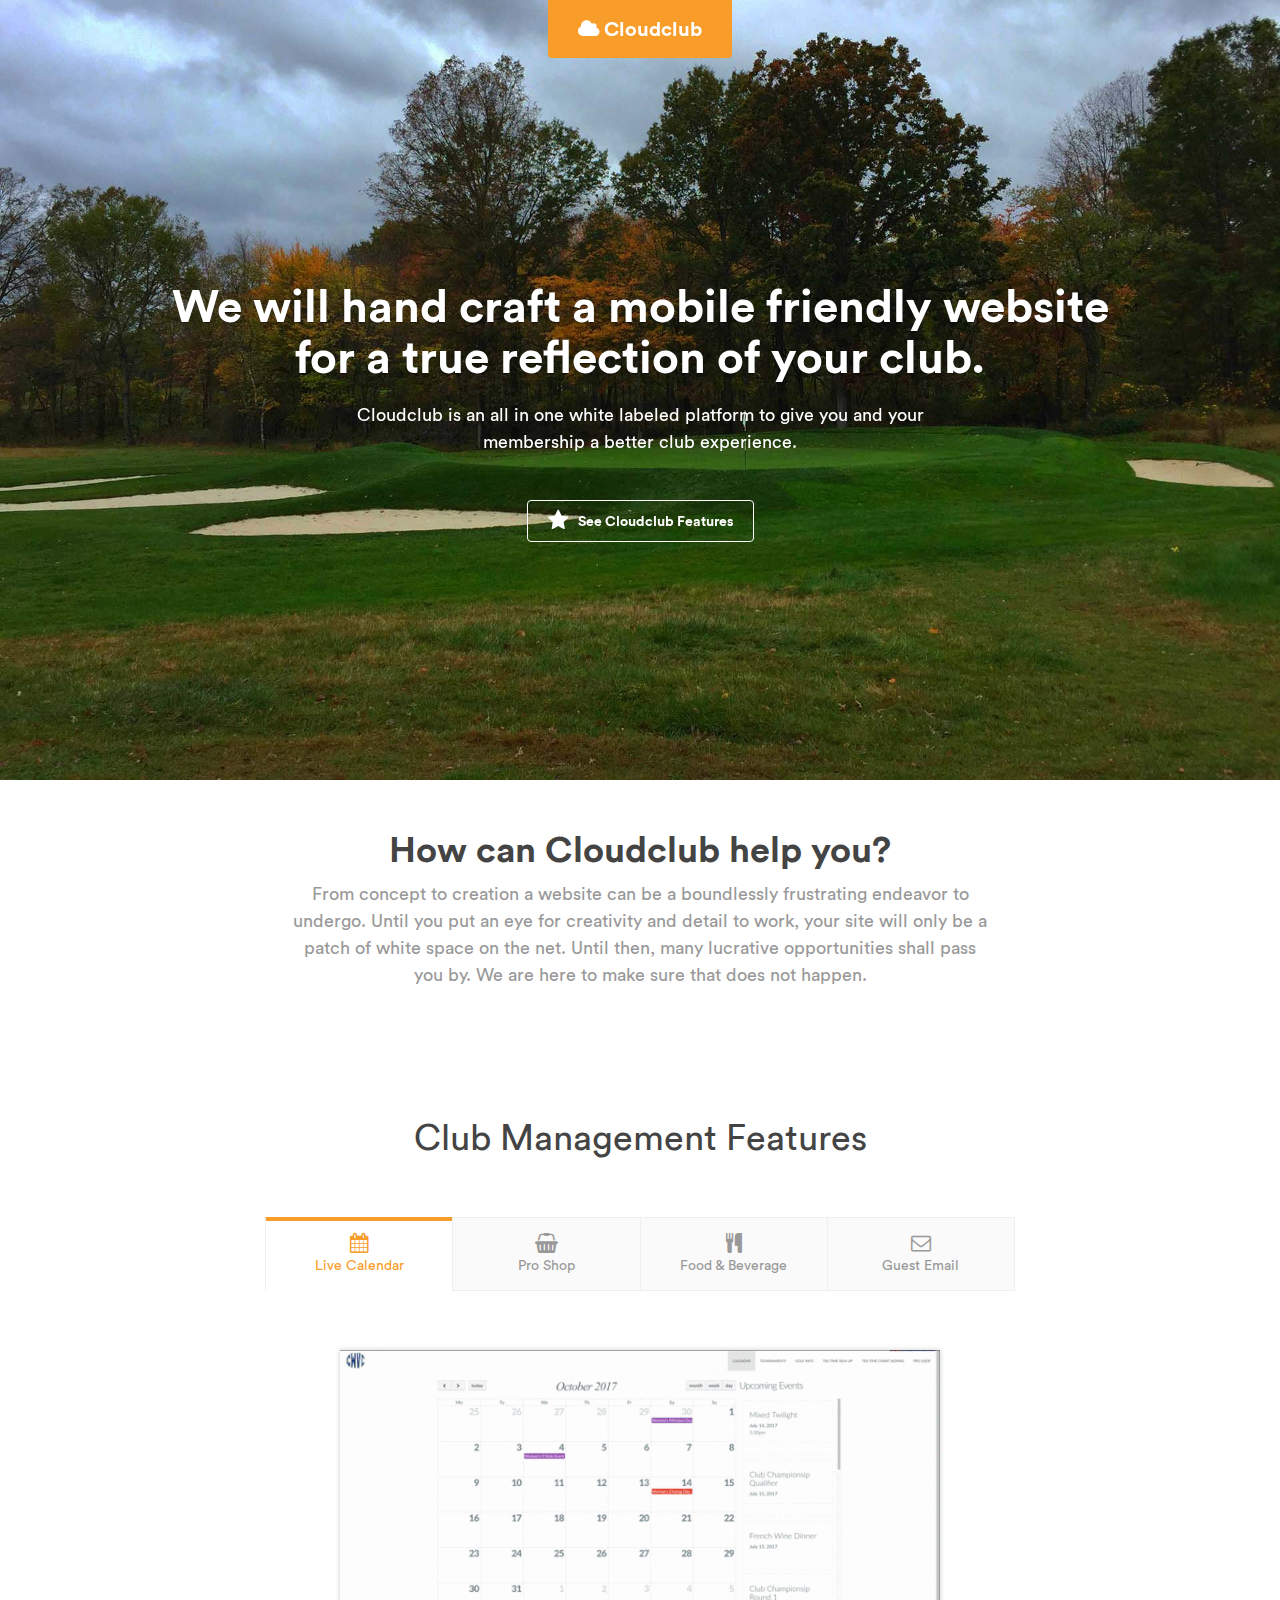
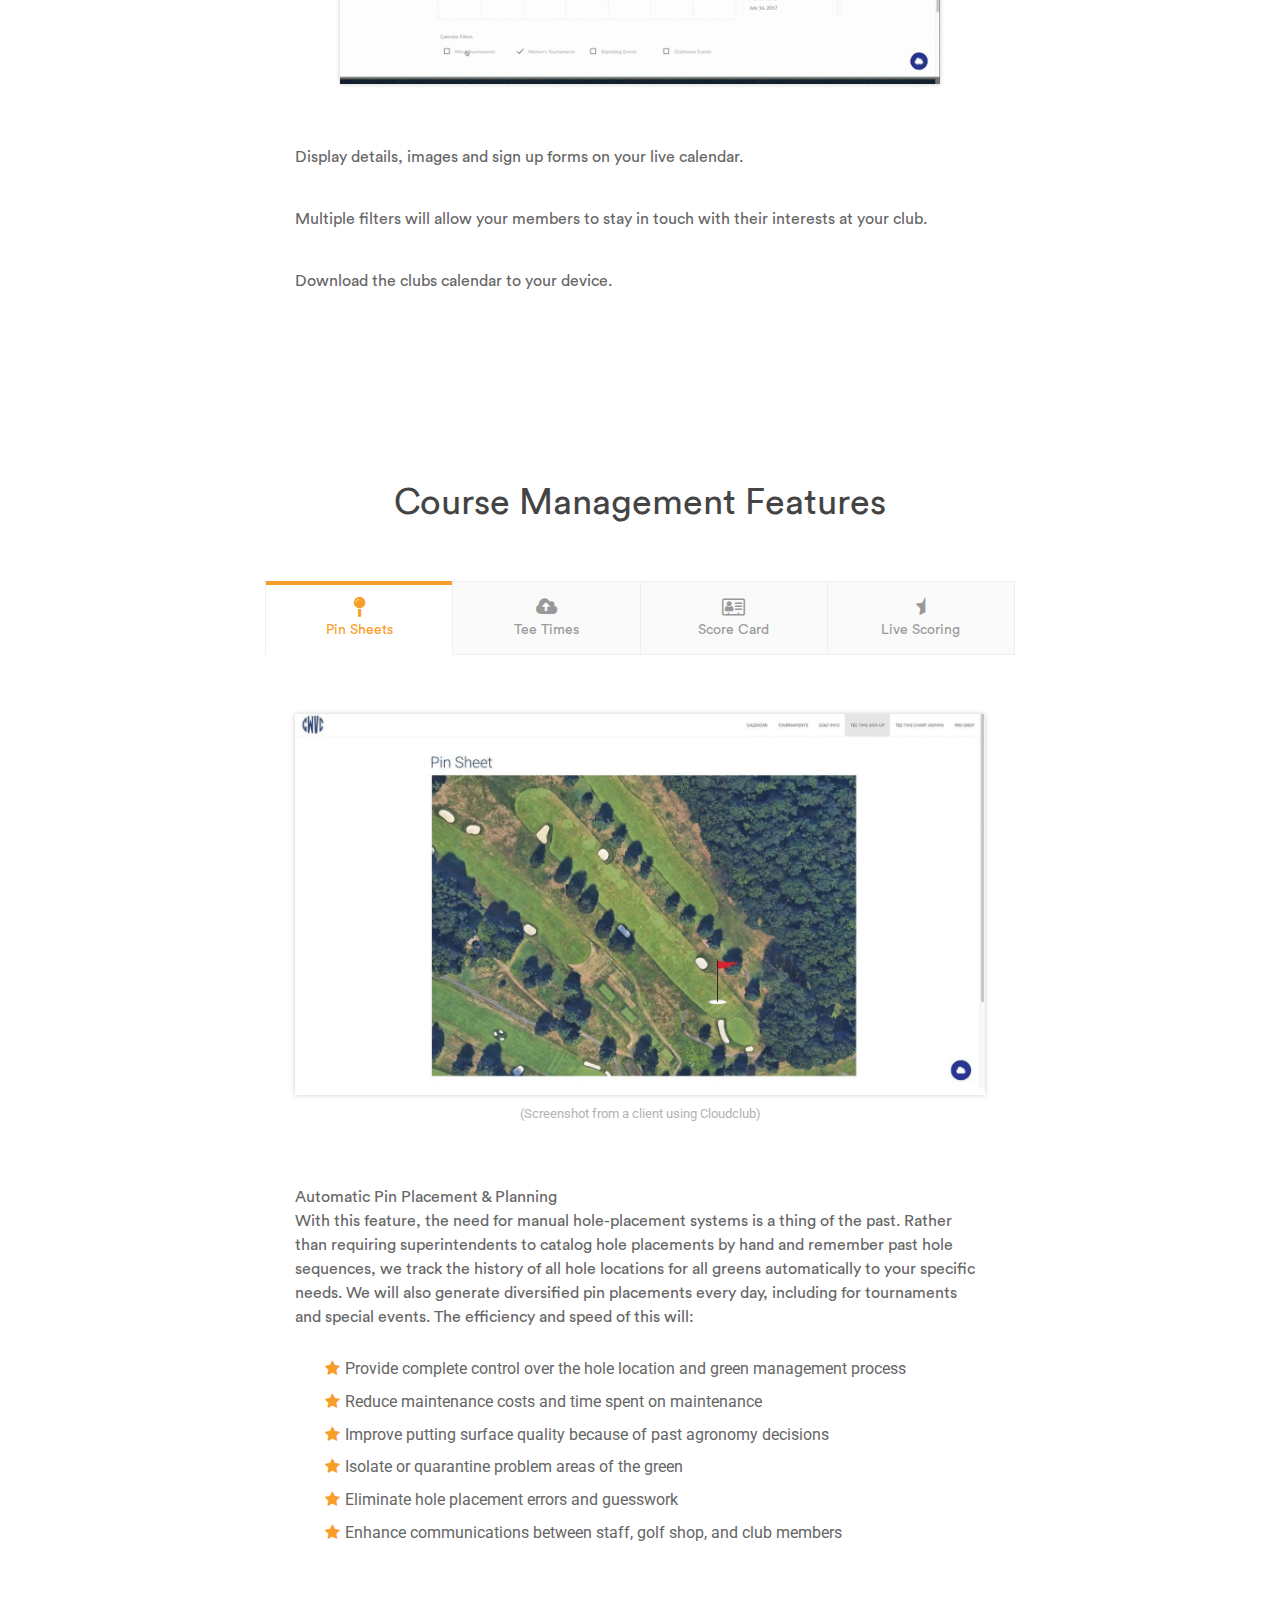
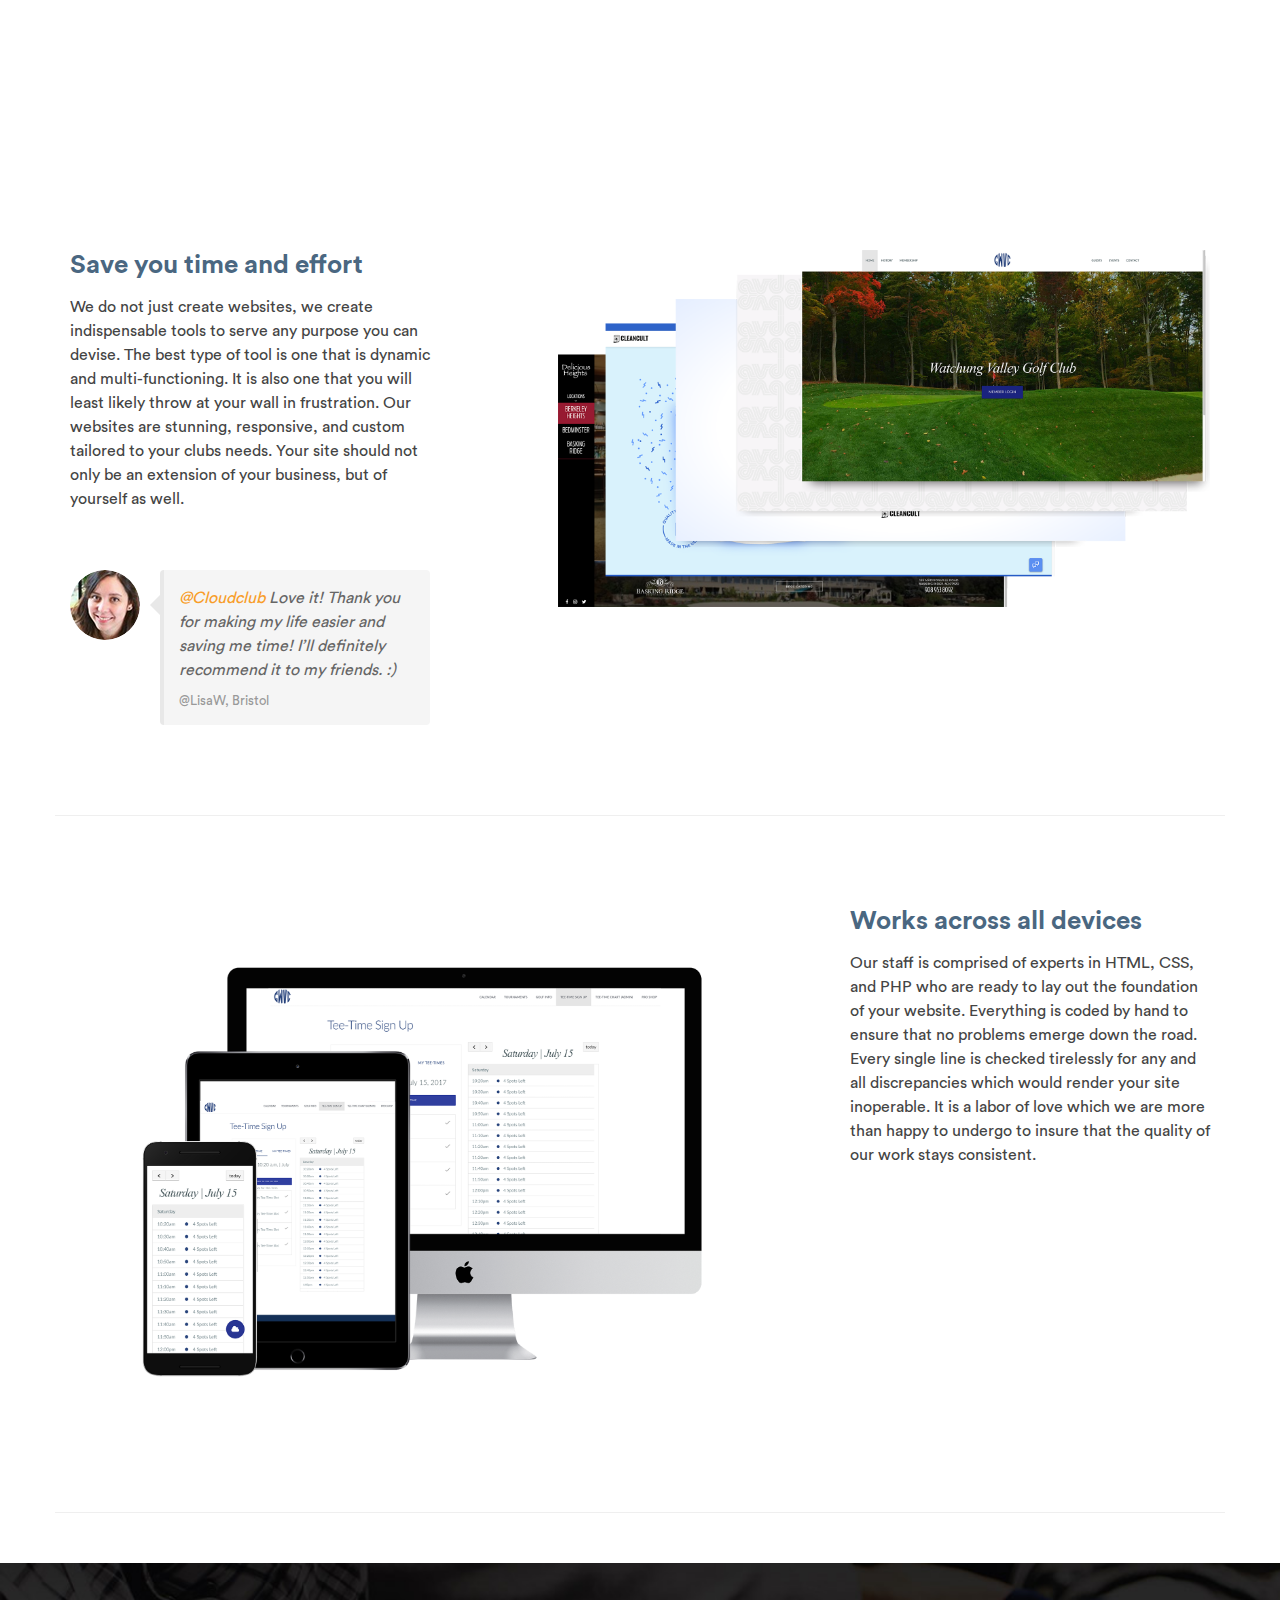
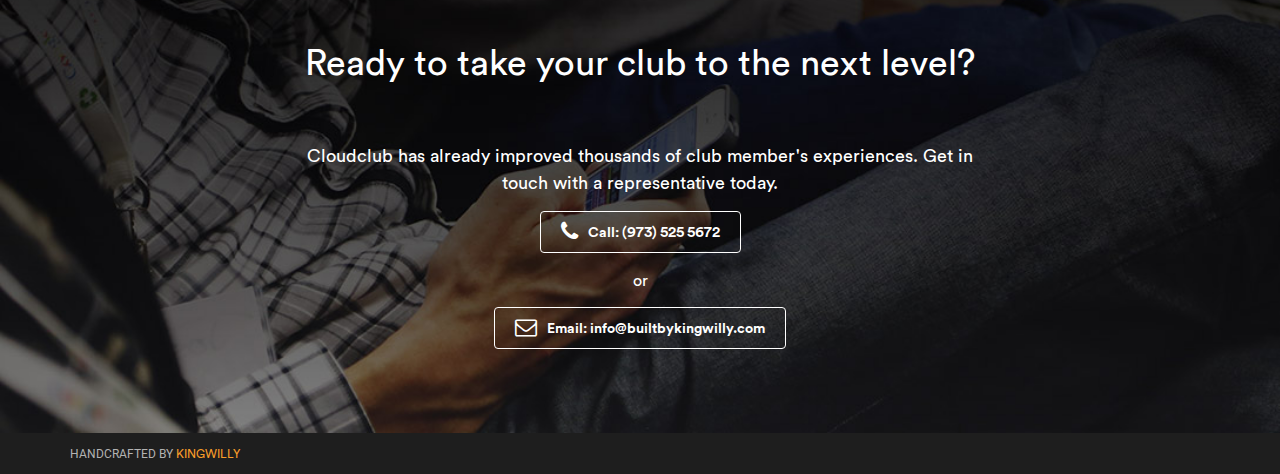
==== index.html @ 45d22aec "Fixed title and active class" ====
<!DOCTYPE html>
<!--[if IE 8]> <html lang="en" class="ie8"> <![endif]-->  
<!--[if IE 9]> <html lang="en" class="ie9"> <![endif]-->  
<!--[if !IE]><!--> <html lang="en"> <!--<![endif]-->  
<head>
    <title>Cloudclub | Club Mangement White Label Software</title>
    <!-- Meta -->
    <meta charset="utf-8">
    <meta http-equiv="X-UA-Compatible" content="IE=edge">
    <meta name="viewport" content="width=device-width, initial-scale=1.0">
    <meta name="description" content="">
    <meta name="author" content="">    
    <link rel="shortcut icon" href="./assets/favicon.png">  
    <link href='http://fonts.googleapis.com/css?family=Roboto:400,400italic,500,500italic,700,700italic,900,900italic,300italic,300' rel='stylesheet' type='text/css'> 
    <link href='http://fonts.googleapis.com/css?family=Roboto+Slab:400,700,300,100' rel='stylesheet' type='text/css'>
    <!-- Global CSS -->
    <link rel="stylesheet" href="assets/plugins/bootstrap/css/bootstrap.min.css">   
    <!-- Plugins CSS -->    
    <link rel="stylesheet" href="assets/plugins/font-awesome/css/font-awesome.css">
    <link rel="stylesheet" href="assets/plugins/flexslider/flexslider.css">

    <!-- HTML5 shim and Respond.js for IE8 support of HTML5 elements and media queries -->
    <!--[if lt IE 9]>
      <script src="https://oss.maxcdn.com/html5shiv/3.7.2/html5shiv.min.js"></script>
      <script src="https://oss.maxcdn.com/respond/1.4.2/respond.min.js"></script>
    <![endif]-->
      <style media="screen">
  /* Headlines */
        @font-face {
        font-family: 'circular';
        src: url("./assets/fonts/Circular_Air-Bold.woff2") format('woff2'), url("./assets/fonts/Circular_Air-Bold.woff2") format('woff');
        font-weight: bold;
        font-style: normal;
        }

        @font-face {
        font-family: 'circular';
        src: url("./assets/fonts/Circular_Air-Book.woff2") format('woff2'), url("./assets/fonts/Circular_Air-Book.woff2") format('woff');
        font-weight: normal;
        font-style: normal;
        }


  </style>
        <!-- Theme CSS -->
        <link id="theme-style" rel="stylesheet" href="assets/css/styles-4.css">
        <link id="theme-style" rel="stylesheet" href="assets/css/custom.css">
</head> 

<body class="home-page">   
    <!-- ******HEADER****** --> 
        <!-- ******HEADER****** -->
        <header class="header">
            <div class="container">       
                <h1 class="logo" styles="float: none; text-align: center;">
                    <a href="index.html"><span class="logo-icon"></span><span class="text"><i class="fa fa-cloud" aria-hidden="true"></i> Cloudclub</span></a>
                </h1><!--//logo-->
                                     
            </div><!--//container-->
        </header><!--//header-->
    
    <div class="bg-slider-wrapper">
        <div class="flexslider bg-slider">
            <ul class="slides">
                <li class="slide slide-1"></li>
                <li class="slide slide-2"></li>
                <li class="slide slide-3"></li>
            </ul>
        </div>
    </div><!--//bg-slider-wrapper-->        
    
    <section class="promo section section-on-bg">
        <div class="container text-center">                
            <h2 class="title">We will hand craft a mobile friendly website <br> for a true reflection of your club.</h2>
            <p class="intro">Cloudclub is an all in one white labeled platform to give you and your membership a better club experience.</p>
            <p><a class="btn btn-ghost" href="#features"><i class="fa fa-star" aria-hidden="true"></i><span class="text">See Cloudclub Features</span> </a></p>   
           
        </div><!--//container-->
    </section><!--//promo-->
    
    <div class="sections-wrapper">   
             <!-- ******Why Section****** -->
        <section id="why" class="section why">
            <div class="container">
                <h2 class="title text-center">How can Cloudclub help you?</h2>
                <p class="intro text-center">From concept to creation a website can be a boundlessly frustrating endeavor to undergo.    Until you put an eye for creativity and detail to work, your site will only be a  patch of white space on the net. Until then, many lucrative opportunities shall pass you by. We are here to make sure that does not happen.</p>
            </div><!--//container-->
        </section><!--//why-->  

           <!-- ******Member Management Features Section****** -->       
            <section class="features-tabbed section">
                <div class="container">
                    <h2 class="title text-center">Club Management Features</h2>
                    <div class="row">
                      <div class=" text-center col-md-8 col-sm-10 col-xs-12 col-md-offset-2 col-sm-offset-1 col-xs-offset-0">
                        <!-- Nav tabs -->
                            <ul class="nav nav-tabs text-center" role="tablist">
                                <li class="active"><a href="#live-calendar" role="tab" data-toggle="tab"><i class="fa fa-calendar" aria-hidden="true"></i><br /><span class="hidden-sm hidden-xs">Live Calendar</span></a></li>
                                <li><a href="#pro-shop" role="tab" data-toggle="tab"><i class="fa fa-shopping-basket" aria-hidden="true"></i><br /><span class="hidden-sm hidden-xs">Pro Shop</span></a></li>
                                <li ><a href="#food-and-beverage" role="tab" data-toggle="tab"><i class="fa fa-cutlery" aria-hidden="true"></i><br /><span class="hidden-sm hidden-xs">Food & Beverage</span></a></li>
                                <li class="last"><a href="#guest-email" role="tab" data-toggle="tab"><i class="fa fa-envelope-o" aria-hidden="true"></i><br /><span class="hidden-sm hidden-xs">Guest Email</span></a></li>
                            </ul><!--//nav-tabs-->
                            <!-- Tab panes -->
                            <div class="tab-content">
                                <div class="tab-pane fade in " id="food-and-beverage">
                                    <h2 class="title visible-xs visible-sm hidden-md hidden-lg">Food & Beverage</h2>                                     
                                    <figure class="figure text-center">
                                        <img class="img-responsive" src="assets/images/features/foodandbeverage.gif" alt="" />
                                        <figcaption class="figure-caption"> </figcaption>
                                    </figure>
                                    <div class="desc text-left">
                                        <p>Feature alcohol and to go food orders on your member portal to drive revenue and help develop your clubs food and beverage reputation. </p>
                                  </div><!--//desc-->
                                </div><!--//tab-pane-->
                                <div class="tab-pane active" id="live-calendar">
                                    <h2 class="title visible-xs visible-sm hidden-md hidden-lg">Live Calendar</h2>                                    
                                    <figure class="figure text-center">
                                        <img class="img-responsive" src="assets/images/features/live_calendar.gif" alt="" />
                                        <figcaption class="figure-caption"> </figcaption>
                                    </figure>
                                    <div class="desc text-left">
                                        <p>Display details, images and sign up forms on your live calendar. </p>
                                        <br>
                                        <p>Multiple filters will allow your members to stay in touch with their interests at your club.</p>
                                        <br>
                                        <p>Download the clubs calendar to your device.</p>
                                    </div><!--//desc-->
                                </div><!--//tab-pane-->
                                <div class="tab-pane" id="pro-shop">
                                 <h2 class="title visible-xs visible-sm hidden-md hidden-lg">Pro Shop</h2>     
                                    <figure class="figure text-center">
                                        <img class="img-responsive" src="assets/images/features/proshop.gif" alt="" />
                                        <figcaption class="figure-caption"> </figcaption>
                                    </figure>
                                    <div class="desc text-left">
                                        <p> Feature from 1 - 1 million pro shop items. Integrate into member billing or use our state of the art credit card processing for members and guests alike.</p>
                                        <ul class="list-unstyled">
                                            <li><i class="fa fa-star"></i>Drive revenue</li>
                                            <li><i class="fa fa-star"></i>Push surplus stock</li>
                                            <li><i class="fa fa-star"></i>Engage members</li>
                                            <li><i class="fa fa-star"></i>Tailor to individual members needs</li>
                                        </ul>
                                    </div><!--//desc-->                                    
                                </div><!--//tab-pane-->
                                <div class="tab-pane" id="guest-email">
                                   <h2 class="title visible-xs visible-sm hidden-md hidden-lg">Guest Email</h2>                                      
                                    <figure class="figure text-center">
                                        <img class="img-responsive" src="assets/images/features/guest.gif" alt="" />
                                        <figcaption class="figure-caption"> </figcaption>
                                    </figure>
                                    <div class="desc text-left">
                                        <p>This allows members to send their guests a personalized email from the club, outline club rules, attire etc</p>
                                    </div><!--//desc-->
                                </div><!--//tab-pane-->
                            </div><!--//tab-content-->
                        </div><!--//col-md-x-->
                    </div><!--//row-->
                </div><!--//container-->
            </section><!--//features-tabbed-->

            <!-- ******Course Mangement Features Section****** -->       
            <section class="features-tabbed section">
                <div class="container" id="features"> 
                    <h2 class="title text-center">Course Management Features</h2>
                    <div class="row">
                      <div class=" text-center col-md-8 col-sm-10 col-xs-12 col-md-offset-2 col-sm-offset-1 col-xs-offset-0">
                        <!-- Nav tabs -->
                            <ul class="nav nav-tabs text-center" role="tablist">
                                <li class="active"><a href="#pin-sheets" role="tab" data-toggle="tab"><i class="fa fa-map-pin" aria-hidden="true"></i><br /><span class="hidden-sm hidden-xs">Pin Sheets</span></a></li>
                                <li c><a href="#tee-time" role="tab" data-toggle="tab"><i class="fa fa-cloud-upload"></i><br /><span class="hidden-sm hidden-xs">Tee Times</span></a></li>
                                <li><a href="#score-card" role="tab" data-toggle="tab"><i class="fa fa-address-card-o" aria-hidden="true"></i><br /><span class="hidden-sm hidden-xs">Score Card</span></a></li>
                                <li class="last"><a href="#live-scoring" role="tab" data-toggle="tab"><i class="fa fa-star-half" aria-hidden="true"></i><br /><span class="hidden-sm hidden-xs">Live Scoring </span></a></li>

                            </ul><!--//nav-tabs-->
                            <!-- Tab panes -->
                            <div class="tab-content">
                                <div class="tab-pane fade in " id="tee-time">
                                   <h2 class="title visible-xs visible-sm hidden-md hidden-lg">Tee Times</h2>                                     
                                    <figure class="figure text-center">
                                        <img class="img-responsive" src="assets/images/features/tee_times.gif" alt="" />
                                        <figcaption class="figure-caption">(Screenshot from a client using Cloudclub)</figcaption>
                                    </figure>
                                    <div class="desc text-left">
                                        <p>Simplify tee time reservations with the most innovative, easy-to-use tee sheet on the market. Integrate the tee sheet with the point of sale, or use it with your existing systems.</p>
                                        <ul class="list-unstyled">
                                            <li><i class="fa fa-star"></i>Easy To Use for both admins and members</li>
                                            <li><i class="fa fa-star"></i>Access from any device</li>
                                            <li><i class="fa fa-star"></i>24/7 online booking</li>
                                            <li><i class="fa fa-star"></i>Tee time confirmation emails</li>
                                            <li><i class="fa fa-star"></i>Automated sunrise and sunset</li>
                                        </ul>
                                    </div><!--//desc-->
                                </div><!--//tab-pane-->
                                <div class="tab-pane" id="score-card">
                                  <h2 class="title visible-xs visible-sm hidden-md hidden-lg">Score Cards</h2>                                   
                                    <figure class="figure text-center">
                                        <img class="img-responsive" src="assets/images/features/scorecard.jpg" alt="" style="max-width: 420px; margin: auto;"/>
                                        <figcaption class="figure-caption">(Screenshot from a client using Cloudclub)</figcaption>
                                    </figure>
                                    <div class="desc text-left">
                                        <p>Your score card will be uploaded to your portal. This will allow your members to keep track of their scores and email your partners their cards. </p>
                                        <ul class="list-unstyled">
                                            <li><i class="fa fa-star"></i>Track your score easily through your phone or smart watch, so you can focus on your game.</li>
                                            <li><i class="fa fa-star"></i>Because golf is better with company. Share your greatest achievements and defeats with a worldwide community of passionate golfers.</li>
                                            <li><i class="fa fa-star"></i>DIGITAL SCORECARDS provides an easy way to track your score on the course. You can later review your rounds, save them or share them with your friends!</li>

                                        </ul>
                                        
                                    </div><!--//desc-->
                                </div><!--//tab-pane-->
                                <div class="tab-pane" id="live-scoring">
                                    <h2 class="title visible-xs visible-sm hidden-md hidden-lg">Live Scoring</h2>     
                                    <figure class="figure text-center">
                                        <img class="img-responsive" src="assets/images/features/livescoring.jpg" alt="" />
                                        <figcaption class="figure-caption">(Screenshot from a client using Cloudclub)</figcaption>
                                    </figure>
                                    <div class="desc text-left">
                                        <p>Use our live scoring feature for tournaments and outings. As score cards are handed in your admin will upload the scores that will translate into a live on screen scoreboard.</p>
                                    </div><!--//desc-->                                    
                                </div><!--//tab-pane-->
                                <div class="tab-pane active" id="pin-sheets">
                                    <h2 class="title visible-xs visible-sm hidden-md hidden-lg">Pin Sheets</h2>                                       
                                    <figure class="figure text-center">
                                        <img class="img-responsive" src="assets/images/features/pinsheet.gif" alt="" />
                                        <figcaption class="figure-caption">(Screenshot from a client using Cloudclub)</figcaption>
                                    </figure>
                                    <div class="desc text-left">
                                        <p>Automatic Pin Placement & Planning <br>
                                        With this feature, the need for manual hole-placement systems is a thing of the past. Rather than requiring superintendents to catalog hole placements by hand and remember past hole sequences, we track the history of all hole locations for all greens automatically to your specific needs. We will also generate diversified pin placements every day, including for tournaments and special events. The efficiency and speed of this will:</p>
                                          <ul class="list-unstyled">
                                            <li><i class="fa fa-star"></i>Provide complete control over the hole location and green management process</li>
                                            <li><i class="fa fa-star"></i>Reduce maintenance costs and time spent on maintenance</li>
                                            <li><i class="fa fa-star"></i>Improve putting surface quality because of past agronomy decisions</li>
                                            <li><i class="fa fa-star"></i>Isolate or quarantine problem areas of the green</li>
                                            <li><i class="fa fa-star"></i>Eliminate hole placement errors and guesswork</li>
                                            <li><i class="fa fa-star"></i>Enhance communications between staff, golf shop, and club members</li>
                                        </ul>
                                    </div><!--//desc-->
                                </div><!--//tab-pane-->
                            </div><!--//tab-content-->
                        </div><!--//col-md-x-->
                    </div><!--//row-->
                </div><!--//container-->
            </section><!--//features-tabbed-->
        


        <!-- ******Why Section****** -->
        <section id="why" class="section why">
            <div class="container">
               <div class="row item">
                    <div class="content col-xs-12 col-md-4">
                        <h3 class="title">Save you time and effort</h3>
                        <div class="desc">
                            <p>We do not just create websites, we create indispensable tools to serve any purpose you can devise.    The best type of tool is one that is dynamic and multi-functioning.    It is also one that you will least likely throw at your wall in frustration. Our websites are stunning, responsive, and custom tailored to your clubs needs.    Your site should not only 
be an extension of your business, but of yourself as well.    </p>
                        </div>
                        <div class="quote">
                            <div class="quote-profile">
                                <img class="img-responsive img-circle" src="assets/images/people/profile-s-1.png" alt="" />
                            </div><!--//profile-->
                            <div class="quote-content">
                                <blockquote><p><a href="https://twitter.com/3rdwave_themes" target="_blank">@Cloudclub</a> Love it! Thank you for making my life easier and saving me time! I’ll definitely recommend it to my friends. :)</p></blockquote>
                                <p class="source">@LisaW, Bristol</p>
                            </div><!--//quote-content-->                                     
                        </div><!--//quote-->                        
                    </div><!--//content-->
                    <figure class="figure col-md-offset-1 col-sm-offset-0 col-xs-offset-0 col-xs-12 col-md-7">
                        <img class="img-responsive" src="assets/images/figures/getting_done.png" alt="" />
                       
                    </figure>
                </div><!--//item-->
                
                <div class="row item">
                    <div class="content col-md-push-8 col-sm-push-0 col-xs-push-0 col-xs-12 col-md-4">
                        <h3 class="title">Works across all devices</h3>
                        <div class="desc">
                            <p>Our staff is comprised of experts in HTML, CSS, and PHP who are ready to lay out the foundation of your website. Everything is coded by hand to ensure that no problems emerge down the road. Every single line is checked tirelessly    for any and all discrepancies which would render your site inoperable.    It is a labor of love which we are 
more than happy to undergo to insure that the quality of our work stays consistent. </p>
                           
                        </div>
                                            
                    </div><!--//content-->
                    <figure class="figure col-md-pull-4 col-sm-pull-0 col-xs-pull-0 col-xs-12 col-md-7">
                        <img class="img-responsive" src="assets/images/figures/any_size.png" alt="" />
                        <div class="control text-center">
                                
                        </div><!--//control-->
                    </figure>
                </div><!--//item-->  

            </div><!--//container-->
        </section><!--//why-->  
         
        <!-- ******CTA Section****** -->
        <section id="cta-section" class="section cta-section text-center home-cta-section">
            <div class="container">
               <h2 class="title">Ready to take your club to the next level?</h2>
               <p class="intro">Cloudclub has already improved thousands of club member's experiences. Get in touch with a representative today.</p>
               <p><a class="btn btn-ghost" href="tel:9735255672"><i class="fa fa-phone"></i><span class="text">Call: (973) 525 5672</span> </a></p>
               <p>or</p>
   
                <p><a class="btn btn-ghost" href="mail:info@builtbykingwilly.com"><i class="fa fa-envelope-o"></i><span class="text">Email: info@builtbykingwilly.com</span> </a></p> <br>
                <br><br>
            </div><!--//container-->
        </section><!--//cta-section-->
        
    </div><!--//section-wrapper-->
    
    <!-- ******FOOTER****** --> 
    <footer class="footer">
        <div class="bottom-bar">
            <div class="container">
                <small class="copyright">HANDCRAFTED BY <a href="http://builtbykingwilly.com" target="_blank">KINGWILLY</a></small>                
            </div><!--//container-->
        </div><!--//bottom-bar-->
    </footer><!--//footer-->
    


 
    <!-- Javascript -->          
    <script type="text/javascript" src="assets/plugins/jquery-1.12.3.min.js"></script>
    <script type="text/javascript" src="assets/plugins/bootstrap/js/bootstrap.min.js"></script> 
    <script type="text/javascript" src="assets/plugins/bootstrap-hover-dropdown.min.js"></script>
    <script type="text/javascript" src="assets/plugins/back-to-top.js"></script>
    <script type="text/javascript" src="assets/plugins/jquery-placeholder/jquery.placeholder.js"></script>
    <script type="text/javascript" src="assets/plugins/FitVids/jquery.fitvids.js"></script>
    <script type="text/javascript" src="assets/plugins/flexslider/jquery.flexslider-min.js"></script>     
    <script type="text/javascript" src="assets/js/main.js"></script>
    
    
            
</body>
</html>
---- assets/css/styles-4.css ----
/*   
 * Template Name: Cloudclub - Responsive Website Template for Products
 * Version: 1.6
 * Author: Xiaoying Riley at 3rd Wave Media
 * Website: http://themes.3rdwavemedia.com/
 * Twitter: @3rdwave_themes
*/
/* ======= Base ======= */
body {
  font-family: 'Roboto', arial, sans-serif;
  color: #444;
  font-size: 16px;
  -webkit-font-smoothing: antialiased;
  -moz-osx-font-smoothing: grayscale;
}
p {
  margin-bottom: 15px;
    font-family: circular,"Helvetica Neue",Arial,sans-serif  !important;
  line-height: 1.5;
}
h1,h2,h3,h4,h5,h6 {
  font-family: circular,"Helvetica Neue",Arial,sans-serif  !important;
}
a {
  color: #F89D29;
  -webkit-transition: all 0.4s ease-in-out;
  -moz-transition: all 0.4s ease-in-out;
  -ms-transition: all 0.4s ease-in-out;
  -o-transition: all 0.4s ease-in-out;
  font-family: circular,"Helvetica Neue",Arial,sans-serif  !important;
}
a:hover {
  text-decoration: underline;
  color: #e68408;
}
a:focus {
  text-decoration: none;
}
.btn,
a.btn {
  -webkit-transition: all 0.4s ease-in-out;
  -moz-transition: all 0.4s ease-in-out;
  -ms-transition: all 0.4s ease-in-out;
  -o-transition: all 0.4s ease-in-out;
  font-weight: bold;
}
.btn .fa,
a.btn .fa {
  color: #fff;
  margin-right: 5px;
}
a.btn-cta,
.btn-cta {
  padding: 8px 30px;
}
a.btn-cta-primary,
.btn-cta-primary {
  background: #F89D29;
  border: 2px solid #F89D29;
  color: #fff;
}
a.btn-cta-primary:hover,
.btn-cta-primary:hover {
  background: #f79210;
  border: 2px solid #f79210;
  color: #fff;
}
a.btn-cta-secondary,
.btn-cta-secondary {
  background: none;
  border: 2px solid #F89D29;
  color: #F89D29;
}
a.btn-cta-secondary:hover,
.btn-cta-secondary:hover {
  background: #F89D29;
  border: 2px solid #F89D29;
  color: #fff;
}
a.btn-ghost,
.btn-ghost {
  background: none;
  border: 1px solid #fff;
  color: #fff !important;
  padding: 8px 20px;
  vertical-align: middle;
}
a.btn-ghost:hover,
.btn-ghost:hover {
  background: #4a6781;
  border: 1px solid #4a6781;
  color: #fff;
}
a.btn-ghost .fa,
.btn-ghost .fa {
  margin-right: 10px;
  font-size: 22px;
}
a.btn-ghost .text,
.btn-ghost .text {
  position: relative;
  top: -2px;
}
.highlight {
  color: #F89D29;
}
.form-control {
  -webkit-box-shadow: none;
  -moz-box-shadow: none;
  box-shadow: none;
  height: 40px;
  border-color: #efefef;
}
.form-control::-webkit-input-placeholder {
  /* WebKit browsers */
  color: #a6a6a6;
}
.form-control:-moz-placeholder {
  /* Mozilla Firefox 4 to 18 */
  color: #a6a6a6;
}
.form-control::-moz-placeholder {
  /* Mozilla Firefox 19+ */
  color: #a6a6a6;
}
.form-control:-ms-input-placeholder {
  /* Internet Explorer 10+ */
  color: #a6a6a6;
}
.form-control:focus {
  border-color: #e2e2e2;
  -webkit-box-shadow: none;
  -moz-box-shadow: none;
  box-shadow: none;
}
.text-highlight {
  color: #844c04;
}
input[type="text"],
input[type="email"],
input[type="password"],
input[type="submit"],
input[type="button"],
textarea,
select {
  appearance: none;
  /* for mobile safari */
  -webkit-appearance: none;
}
#topcontrol {
  background: #5d80a1;
  color: #fff;
  text-align: center;
  display: inline-block;
  width: 35px;
  height: 35px;
  border: none;
  -webkit-border-radius: 50%;
  -moz-border-radius: 50%;
  -ms-border-radius: 50%;
  -o-border-radius: 50%;
  border-radius: 50%;
  -moz-background-clip: padding;
  -webkit-background-clip: padding-box;
  background-clip: padding-box;
  -webkit-transition: all 0.4s ease-in-out;
  -moz-transition: all 0.4s ease-in-out;
  -ms-transition: all 0.4s ease-in-out;
  -o-transition: all 0.4s ease-in-out;
  z-index: 30;
}
#topcontrol:hover {
  background: #384d60;
}
#topcontrol .fa {
  position: relative;
  top: 3px;
  font-size: 25px;
}
.video-container iframe {
  max-width: 100%;
}
/* ======= Header ======= */
.header {
  color: #fff;
  width: 100%;
  position: relative;
  z-index: 40;
  height: 80px;
}
.header.scrolled {
  height: 80px;
  top: 0;
}
.header.scrolled .main-nav .nav .nav-item a {
  color: #666;
  -webkit-opacity: 1;
  -moz-opacity: 1;
  opacity: 1;
}
.header.scrolled .main-nav .nav .nav-item.nav-item-cta a.btn-cta-secondary {
  background: #F89D29;
  border-color: #F89D29;
}
.header.scrolled .main-nav .nav .dropdown-menu a {
  color: #fff;
}
.header h1.logo {
  font-family: "Roboto Slab", arial, sans-serif;
  margin-top: 0;
  margin-bottom: 0;
  font-weight: bold;
  font-size: 15px;
  float: left;
}
.header h1.logo a {
  color: #fff;
  padding: 15px 30px;
  display: inline-block;
  text-align: center;
  line-height: 1.4;
  max-width: 185px;
  background: #F89D29;
  -webkit-border-top-right-radius: 0;
  -webkit-border-bottom-right-radius: 4px;
  -webkit-border-bottom-left-radius: 4px;
  -webkit-border-top-left-radius: 0;
  -moz-border-radius-topright: 0;
  -moz-border-radius-bottomright: 4px;
  -moz-border-radius-bottomleft: 4px;
  -moz-border-radius-topleft: 0;
  border-top-right-radius: 0;
  border-bottom-right-radius: 4px;
  border-bottom-left-radius: 4px;
  border-top-left-radius: 0;
  -moz-background-clip: padding;
  -webkit-background-clip: padding-box;
  background-clip: padding-box;
  -webkit-transition: color 0.4s ease-in-out;
  -moz-transition: color 0.4s ease-in-out;
  -ms-transition: color 0.4s ease-in-out;
  -o-transition: color 0.4s ease-in-out;
  position: relative;
  font-size: 20px;
}
.header h1.logo a:hover {
  text-decoration: none;
}
.header h1.logo .logo-title {
  vertical-align: middle;
  line-height: 1.6;
}
.header .main-nav {
  margin-top: 15px;
}
.header .main-nav .navbar-toggle {
  margin-right: 0;
  margin-top: 0;
  background: none;
  position: absolute;
  right: 10px;
  top: 10px;
}
.header .main-nav .navbar-toggle:focus {
  outline: none;
}
.header .main-nav .navbar-toggle .icon-bar {
  background-color: rgba(255, 255, 255, 0.6);
  height: 3px;
}
.header .main-nav .navbar-toggle:hover .icon-bar {
  background-color: #fff;
}
.header .main-nav .nav .nav-item {
  font-weight: normal;
  text-transform: uppercase;
  font-size: 13px;
  margin-right: 15px;
}
.header .main-nav .nav .nav-item.active a {
  color: #F89D29;
  background: none;
  font-weight: bold;
}
.header .main-nav .nav .nav-item.nav-item-cta a.btn-cta-secondary {
  border: 1px solid #fff;
  color: #fff;
  padding: 8px 10px;
  margin-top: 5px;
  font-size: 13px;
}
.header .main-nav .nav .nav-item.nav-item-cta a.btn-cta-secondary:hover {
  border: 1px solid #F89D29;
  background: #F89D29;
}
.header .main-nav .nav .nav-item a {
  color: #fff;
}
.header .main-nav .nav .nav-item a:hover {
  color: #F89D29;
  background: none;
}
.header .main-nav .nav .nav-item a:focus {
  outline: none;
  background: none;
}
.header .main-nav .nav .nav-item a:active {
  outline: none;
  background: none;
}
.header .main-nav .nav .nav-item.active {
  color: #F89D29;
}
.header .main-nav .nav .nav-item.last {
  margin-right: 0;
}
.header .main-nav .nav.active {
  position: relative;
}
.header .main-nav .nav.active > a {
  background: #e68408;
  color: #fff;
  color: rgba(255, 255, 255, 0.8);
}
.header .main-nav .nav.active > a:before {
  content: "\f0d8";
  position: absolute;
  bottom: -8px;
  left: 0;
  text-align: center;
  font-family: FontAwesome;
  display: block;
  font-size: 12px;
  width: 100%;
}
.header .main-nav .nav.active > a.dropdown-toggle:before {
  display: none;
}
.header .main-nav .nav.open a {
  background: none;
}
.header .main-nav .nav .dropdown-menu {
  -webkit-border-radius: 4px;
  -moz-border-radius: 4px;
  -ms-border-radius: 4px;
  -o-border-radius: 4px;
  border-radius: 4px;
  -moz-background-clip: padding;
  -webkit-background-clip: padding-box;
  background-clip: padding-box;
  margin: 0;
  border: none;
  text-transform: none;
  min-width: 180px;
  background: #253340;
}
.header .main-nav .nav .dropdown-menu:before {
  content: "";
  display: block;
  width: 0;
  height: 0;
  border-left: 10px solid transparent;
  border-right: 10px solid transparent;
  border-bottom: 10px solid #253340;
  position: absolute;
  right: 30px;
  top: -10px;
}
.header .main-nav .nav .dropdown-menu a {
  border-bottom: 1px solid #212e3a;
  padding: 8px 20px;
  color: #fff;
  -webkit-opacity: 1;
  -moz-opacity: 1;
  opacity: 1;
}
.header .main-nav .nav .dropdown-menu a:hover {
  background: #2e4050;
  color: #fff;
}
/* Override bootstrap default */
.nav .open > a,
.nav .open > a:hover,
.nav .open > a:focus {
  background: none;
}
/* ======= Headline Background & Slideshow ======= */
.bg-slider-wrapper {
  content: "";
  position: absolute;
  width: 100%;
  top: 0;
  left: 0;
  height: 780px;
  background: #373737;
}
.bg-slider-wrapper .flexslider {
  margin: 0;
  -webkit-box-shadow: none;
  -moz-box-shadow: none;
  box-shadow: none;
  border: none;
  -webkit-border-radius: 0;
  -moz-border-radius: 0;
  -ms-border-radius: 0;
  -o-border-radius: 0;
  border-radius: 0;
  -moz-background-clip: padding;
  -webkit-background-clip: padding-box;
  background-clip: padding-box;
}
.bg-slider-wrapper .flexslider .slide {
  display: block;
  height: 780px;
}

.bg-slider-wrapper .flexslider .slide.slide-1 {
  background: #253340 url('../images/background/golf-bg-1.jpg') no-repeat 50% bottom;
  -webkit-background-size: cover;
  -moz-background-size: cover;
  -o-background-size: cover;
  background-size: cover;
}
.bg-slider-wrapper .flexslider .slide.slide-2 {
  background: #253340 url('../images/background/golf-bg-2.jpg') no-repeat 50% bottom;
  -webkit-background-size: cover;
  -moz-background-size: cover;
  -o-background-size: cover;
  background-size: cover;
}
.bg-slider-wrapper .flexslider .slide.slide-3 {
  background: #253340 url('../images/background/golf-bg-3.jpg') no-repeat 50% bottom;
  -webkit-background-size: cover;
  -moz-background-size: cover;
  -o-background-size: cover;
  background-size: cover;
}
.bg-slider-wrapper .flexslider .flex-control-nav {
  z-index: 30;
  bottom: 30px;
  position: relative;
}
.bg-slider-wrapper .flexslider .flex-control-nav li a {
  background: #999;
}
.bg-slider-wrapper .flexslider .flex-control-nav li a.flex-active {
  background: #bfbfbf;
}
.headline-bg {
  position: absolute;
  width: 100%;
  top: 0;
  left: 0;
  height: 500px;
  background: #253340 url('../images/background/bg-header-small-1.jpg') no-repeat 50% top;
  -webkit-background-size: cover;
  -moz-background-size: cover;
  -o-background-size: cover;
  background-size: cover;
}
.headline-bg.pricing-headline-bg {
  background-image: url('../images/background/bg-header-small-2.jpg');
}
.headline-bg.contact-headline-bg {
  background-image: url('../images/background/bg-header-small-3.jpg');
}
.headline-bg.about-headline-bg {
  background-image: url('../images/background/bg-header-small-4.jpg');
}
/* ======= Promo ======= */
.promo {
  padding-top: 120px;
  position: relative;
  color: #fff;
  margin-bottom: 80px;
  height: 620px;
  z-index: 10;
}
.promo .title {
  font-size: 46px;
  margin-bottom: 20px;
  margin-top: 0;
  font-weight: 700;
  text-shadow: 0 1px 1px rgba(0, 0, 0, 0.5);
}
.promo.section .intro {
  max-width: 600px;
  margin: 0 auto;
  margin-bottom: 30px;
}
.promo .btn-cta {
  font-size: 18px;
}
.promo .btn-link {
  color: #fff;
  font-weight: bold;
  text-transform: uppercase;
  font-size: 12px;
  -webkit-opacity: 0.7;
  -moz-opacity: 0.7;
  opacity: 0.7;
  text-decoration: none;
}
.promo .btn-link:hover {
  -webkit-opacity: 1;
  -moz-opacity: 1;
  opacity: 1;
  text-decoration: none;
}
.promo .btn-link:focus {
  outline: none;
}
.promo .btn-link .fa {
  margin-right: 5px;
  font-size: 18px;
  position: relative;
  top: 2px;
}
/* ======= sections-wrapper ======= */
.sections-wrapper {
  background: #fff;
  z-index: 20;
  position: relative;
}
.section .intro {
  max-width: 700px;
  margin: 0 auto;
  margin-bottom: 60px;
  text-align: center;
  color: #999;
  font-size: 18px;
}
.section-on-bg .title {
  color: #fff;
}
.section-on-bg .intro {
  color: #fff;
  -webkit-opacity: 0.8;
  -moz-opacity: 0.8;
  opacity: 1;
}
/* ======= Why ======= */
.why {
  padding-top: 80px;
  padding-bottom: 80px;
}
.why .title {
  font-size: 36px;
  font-weight: 300;
  font-weight: 800;
  margin-top: 0;
}
.why .intro {
  color: #999;
  margin-bottom: 30px;
  font-size: 18px;
}
.why .item {
  padding: 90px 0;
  border-bottom: 1px solid #efefef;
}
.why .item.last-item {
  border-bottom: none;
}
.why .item .title {
  font-size: 26px;

  color: #4a6781;
  margin-top: 0;
  margin-bottom: 15px;
}
.why .item .desc {
  margin-bottom: 60px;
}
.why .item .desc .fa {
  margin-right: 5px;
}
.why .item .quote {
  position: relative;
}
.why .item .quote .quote-profile {
  position: absolute;
  left: 0;
}
.why .item .quote .quote-content {
  margin-left: 90px;
  background: #f5f5f5;
  border-left: 4px solid #e8e8e8;
  -webkit-border-radius: 4px;
  -moz-border-radius: 4px;
  -ms-border-radius: 4px;
  -o-border-radius: 4px;
  border-radius: 4px;
  -moz-background-clip: padding;
  -webkit-background-clip: padding-box;
  background-clip: padding-box;
  font-size: 14px;
  padding: 15px;
}
.why .item .quote .quote-content:before {
  content: "";
  display: block;
  width: 0;
  height: 0;
  border-top: 10px solid transparent;
  border-bottom: 10px solid transparent;
  border-right: 10px solid #e8e8e8;
  position: absolute;
  left: 80px;
  top: 25px;
}
.why .item .quote blockquote {
  border-left: none;
  font-style: italic;
  color: #666;
  font-size: 16px;
  padding: 0;
  margin-bottom: 10px;
}
.why .item .quote .source {
  color: #999;
  font-size: 13px;
  margin-bottom: 0;
}
.why .item .quote .source a {
  color: #999;
}
.why .item .quote .source a:hover {
  color: #808080;
}
.why .figure {
  position: relative;
  text-align: center;
}
.why .figure .figure-caption {
  color: #b3b3b3;
  font-size: 13px;
  margin-top: 10px;
  text-align: center;
}
.why .figure .figure-caption a {
  color: #b3b3b3;
}
.why .figure .figure-caption a:hover {
  color: #F89D29;
}
.why .figure img {
  margin-left: auto;
  margin-right: auto;
}
.why .control {
  position: absolute;
  top: 120px;
  left: 50%;
  margin-left: -65px;
}
.why .control .play-trigger {
  color: #fff;
  background: rgba(0, 0, 0, 0.3);
  position: relative;
  width: 60px;
  height: 60px;
  border: 4px solid #fff;
  -webkit-border-radius: 50%;
  -moz-border-radius: 50%;
  -ms-border-radius: 50%;
  -o-border-radius: 50%;
  border-radius: 50%;
  -moz-background-clip: padding;
  -webkit-background-clip: padding-box;
  background-clip: padding-box;
  margin: 0 auto;
  text-align: center;
  -webkit-opacity: 0.9;
  -moz-opacity: 0.9;
  opacity: 0.9;
  -webkit-transition: all 0.4s ease-in-out;
  -moz-transition: all 0.4s ease-in-out;
  -ms-transition: all 0.4s ease-in-out;
  -o-transition: all 0.4s ease-in-out;
}
.why .control .play-trigger:active,
.why .control .play-trigger:focus {
  outline: none;
}
.why .control .play-trigger:hover {
  color: #fff;
  -webkit-opacity: 1;
  -moz-opacity: 1;
  opacity: 1;
  background: rgba(0, 0, 0, 0.6);
}
.why .control .play-trigger:hover .fa {
  cursor: pointer;
}
.why .control .play-trigger .fa {
  font-size: 26px;
  position: relative;
  left: 2px;
}
.why .feature-lead .title {
  font-weight: 300;
  font-size: 16px;
  margin-bottom: 15px;
}
/* ======= Testimonials ======= */
.testimonials {
  background: #f5f5f5;
  padding-top: 60px;
  padding-bottom: 120px;
}
.testimonials .carousel-indicators {
  bottom: -60px;
  z-index: auto;
}
.testimonials .carousel-indicators li {
  background: #ccc;
  border: none;
  margin: 1px;
}
.testimonials .carousel-indicators li.active {
  background: #fab45a;
  border: none;
  width: 10px;
  height: 10px;
  margin: 1px;
}
.testimonials .title {
  font-size: 36px;
  font-weight: 300;
  margin-top: 0;
  margin-bottom: 60px;
}
.testimonials .item .profile {
  position: absolute;
  left: 0;
}
.testimonials .item .content {
  padding-left: 210px;
}
.testimonials .item blockquote {
  font-size: 20px;
  font-weight: 300;
  border-left: 0;
  padding: 0;
  position: relative;
}
.testimonials .item blockquote .fa {
  position: absolute;
  color: #f9a842;
  font-size: 22px;
  left: -45px;
}
.testimonials .item .source {
  color: #F89D29;
}
.testimonials .item .source .title {
  font-size: 16px;
  color: #666;
}
/* ======= Press ======= */
.press {
  padding-top: 80px;
  padding-bottom: 80px;
}
.press .title {
  font-size: 36px;
  font-weight: 300;
  margin-top: 0;
  margin-bottom: 60px;
}
.press .press-list {
  margin-bottom: 15px;
  text-align: center;
}
.press .press-list.last {
  margin-bottom: 60px;
}
.press .press-list li {
  display: block;
  height: 80px;
}
.press .press-list li img {
  -webkit-opacity: 0.6;
  -moz-opacity: 0.6;
  opacity: 0.6;
}
.press .press-list li:hover img {
  -webkit-opacity: 1;
  -moz-opacity: 1;
  opacity: 1;
}
.press .press-lead .title {
  font-size: 18px;
  margin-bottom: 15px;
}
/* ======= cta-section ======= */
.cta-section {
  background: #253340 url('../images/background/bg-footer-1.jpg') no-repeat left top;
  background-size: cover;
  min-height: 420px;
  color: #fff;
  padding-top: 80px;
  border: none;
}
.cta-section.pricing-cta-section {
  background-image: url('../images/background/bg-footer-2.jpg');
}
.cta-section.contact-cta-section {
  background-image: url('../images/background/bg-footer-3.jpg');
}
.cta-section .title {
  font-size: 36px;
  font-weight: 300;
  margin-top: 0;
  margin-bottom: 60px;
}
.cta-section .btn-cta {
  font-size: 20px;
}
.cta-section .intro {
  margin-bottom: 15px;
  color: #fff;
}
.cta-section .counting {
  color: #F89D29;
  font-weight: bold;
  -webkit-opacity: 1;
  -moz-opacity: 1;
  opacity: 1;
}
/* ======= Features video ======= */
.features-video {
  padding-top: 170px;
  position: relative;
  z-index: 10;
}
.features-video .title {
  font-size: 36px;
  margin-bottom: 60px;
  margin-top: 0;
  color: #fff;
  font-weight: 300;
}
.features-video .video-container {
  max-width: 800px;
  margin: 0 auto;
}
.features-video iframe {
  background: #fff;
  padding: 15px;
  -webkit-border-radius: 4px;
  -moz-border-radius: 4px;
  -ms-border-radius: 4px;
  -o-border-radius: 4px;
  border-radius: 4px;
  -moz-background-clip: padding;
  -webkit-background-clip: padding-box;
  background-clip: padding-box;
  border: 1px solid #efefef;
  -webkit-box-shadow: 0 4px 1px rgba(0, 0, 0, 0.05);
  -moz-box-shadow: 0 4px 1px rgba(0, 0, 0, 0.05);
  box-shadow: 0 4px 1px rgba(0, 0, 0, 0.05);
}
/* ======= Features tabs ======= */
.features-tabbed {
  padding-top: 80px;
  padding-bottom: 80px;
}
.features-tabbed .title {
  font-size: 36px;
  font-weight: 300;
  margin-top: 0;
  margin-bottom: 60px;
}
.features-tabbed .tab-content {
  padding: 60px 30px;
}
.features-tabbed .tab-content .title {
  font-size: 26px;
  color: #fab45a;
  font-weight: bold;
  margin-bottom: 30px;
}
.features-tabbed .tab-content .desc {
  margin-bottom: 30px;
  color: #666;
}
.features-tabbed .tab-content .desc ul {
  padding-left: 30px;
  padding-top: 15px;
  padding-bottom: 15px;
}
.features-tabbed .tab-content .desc ul li {
  margin-bottom: 10px;
}
.features-tabbed .tab-content .desc ul .fa {
  color: #F89D29;
  margin-right: 5px;
}
.features-tabbed .tab-content .desc blockquote {
  font-style: italic;
  color: #808080;
}
.features-tabbed .tab-content .desc .table {
  font-size: 14px;
  padding: 15px 0;
}
.features-tabbed .tab-content .desc .box {
  background: #f5f5f5;
  padding: 30px;
  font-size: 14px;
}
.features-tabbed .tab-content .figure {
  margin-bottom: 60px;
}
.features-tabbed .tab-content .figure img {
  -webkit-box-shadow: 0px 0px 5px 0px rgba(0, 0, 0, 0.2);
  -moz-box-shadow: 0px 0px 5px 0px rgba(0, 0, 0, 0.2);
  box-shadow: 0px 0px 5px 0px rgba(0, 0, 0, 0.2);
  margin: 0 auto;
}
.features-tabbed .tab-content .figure .figure-caption {
  color: #b3b3b3;
  font-size: 13px;
  margin-top: 10px;
  text-align: center;
}
.features-tabbed .tab-content .figure .figure-caption a {
  color: #b3b3b3;
}
.features-tabbed .tab-content .figure .figure-caption a:hover {
  color: #F89D29;
}
.nav-tabs {
  border: none;
  margin: 0 auto;
  display: -webkit-box;
  /* OLD - iOS 6-, Safari 3.1-6 */
  display: -moz-box;
  /* OLD - Firefox 19- (buggy but mostly works) */
  display: -ms-flexbox;
  /* TWEENER - IE 10 */
  display: -webkit-flex;
  /* NEW - Chrome */
  display: flex;
  /* NEW, Spec - Opera 12.1, Firefox 20+ */
  text-align: center;
  position: relative;
}
.nav-tabs:before {
  content: "";
  display: block;
  border-bottom: 1px solid #efefef;
  position: absolute;
  bottom: 0;
}
.nav-tabs > li {
  margin-bottom: -1px;
  position: relative;
  z-index: 1;
  background: #fff;
  border: 1px solid #efefef;
  border-right: none;
  -webkit-box-flex: 1;
  /* OLD - iOS 6-, Safari 3.1-6 */
  -moz-box-flex: 1;
  /* OLD - Firefox 19- */
  width: 20%;
  /* For old syntax, otherwise collapses. */
  -webkit-flex: 1;
  /* Chrome */
  -ms-flex: 1;
  /* IE 10 */
  flex: 1;
}
.nav-tabs > li > a {
  -webkit-border-radius: 0;
  -moz-border-radius: 0;
  -ms-border-radius: 0;
  -o-border-radius: 0;
  border-radius: 0;
  -moz-background-clip: padding;
  -webkit-background-clip: padding-box;
  background-clip: padding-box;
  margin-right: 0px;
  color: #999;
  padding: 15px 30px;
  font-size: 14px;
  background: #fafafa;
  border: none;
}
.nav-tabs > li > a .fa {
  font-size: 20px;
}
.nav-tabs > li > a:hover {
  background: #f5f5f5;
}
.nav-tabs > li.active {
  border-top-color: #F89D29;
  border-bottom-color: #fff;
}
.nav-tabs > li.active > a {
  color: #F89D29;
  background: #fff;
  -webkit-box-shadow: inset 0 3px 0 #F89D29;
  -moz-box-shadow: inset 0 3px 0 #F89D29;
  box-shadow: inset 0 3px 0 #F89D29;
  border: none;
}
.nav-tabs > li.active > a:hover,
.nav-tabs > li.active > a:focus {
  border: none;
}
.nav-tabs > li.active:hover > a {
  border-top: 0;
  border: none;
  color: #F89D29;
}
.nav-tabs > li.last {
  border-right: 1px solid #efefef;
}
/* ======= Steps ======= */
.steps {
  background: #f5f5f5;
  padding-top: 80px;
  padding-bottom: 120px;
}
.steps .title {
  font-size: 36px;
  font-weight: 300;
  margin-top: 0;
  margin-bottom: 60px;
}
.steps .step {
  padding: 30px 60px;
  color: #666;
}
.steps .step .title {
  text-align: center;
  font-size: 16px;
  margin-bottom: 15px;
}
.steps .step .title .number {
  width: 90px;
  height: 90px;
  display: block;
  -webkit-border-radius: 50%;
  -moz-border-radius: 50%;
  -ms-border-radius: 50%;
  -o-border-radius: 50%;
  border-radius: 50%;
  -moz-background-clip: padding;
  -webkit-background-clip: padding-box;
  background-clip: padding-box;
  text-align: center;
  background: #F89D29;
  border: 5px solid #fab45a;
  color: #fff;
  margin: 0 auto;
  padding-top: 25px;
  font-size: 26px;
  font-weight: bold;
  font-family: circular,"Helvetica Neue",Arial,sans-serif  !important;
  margin-bottom: 30px;
}
.steps .step .title .text {
  color: #fab45a;
  font-weight: bold;
  font-size: 16px;
}
.steps .btn-cta-primary {
  margin: 0 auto;
  margin-top: 60px;
  font-size: 20px;
}
/* ======= Pricing ======= */
.pricing {
  padding: 80px 0;
  padding-top: 170px;
  position: relative;
  z-index: 10;
}
.pricing .title {
  font-size: 36px;
  font-weight: 300;
  margin-top: 0;
  margin-bottom: 30px;
  color: #fff;
}
.pricing .intro {
  color: #fff;
  margin-bottom: 80px;
}
.pricing .item {
  padding: 0;
  -webkit-border-radius: 4px;
  -moz-border-radius: 4px;
  -ms-border-radius: 4px;
  -o-border-radius: 4px;
  border-radius: 4px;
  -moz-background-clip: padding;
  -webkit-background-clip: padding-box;
  background-clip: padding-box;
  -webkit-box-shadow: 0 4px 1px rgba(0, 0, 0, 0.05);
  -moz-box-shadow: 0 4px 1px rgba(0, 0, 0, 0.05);
  box-shadow: 0 4px 1px rgba(0, 0, 0, 0.05);
  margin-bottom: 30px;
}
.pricing .item.best-buy {
  top: -15px;
  z-index: 11;
  position: relative;
}
.pricing .item.best-buy .item-inner {
  -webkit-box-shadow: 0px 0px 10px 0px rgba(0, 0, 0, 0.2);
  -moz-box-shadow: 0px 0px 10px 0px rgba(0, 0, 0, 0.2);
  box-shadow: 0px 0px 10px 0px rgba(0, 0, 0, 0.2);
}
.pricing .item.best-buy .item-inner:hover {
  -webkit-box-shadow: 0px 0px 20px 0px rgba(0, 0, 0, 0.25);
  -moz-box-shadow: 0px 0px 20px 0px rgba(0, 0, 0, 0.25);
  box-shadow: 0px 0px 20px 0px rgba(0, 0, 0, 0.25);
}
.pricing .item.best-buy .heading {
  padding-top: 45px;
}
.pricing .item.best-buy .content {
  padding-bottom: 45px;
}
.pricing .item .item-inner {
  background: #fff;
  -webkit-border-radius: 4px;
  -moz-border-radius: 4px;
  -ms-border-radius: 4px;
  -o-border-radius: 4px;
  border-radius: 4px;
  -moz-background-clip: padding;
  -webkit-background-clip: padding-box;
  background-clip: padding-box;
  position: relative;
  border: 1px solid #efefef;
}
.pricing .item .item-inner:hover {
  -webkit-box-shadow: 0px 0px 10px 0px rgba(0, 0, 0, 0.2);
  -moz-box-shadow: 0px 0px 10px 0px rgba(0, 0, 0, 0.2);
  box-shadow: 0px 0px 10px 0px rgba(0, 0, 0, 0.2);
}
.pricing .item .heading {
  margin-top: 0;
  padding: 30px 15px;
  -webkit-border-top-right-radius: 4px;
  -webkit-border-bottom-right-radius: 0;
  -webkit-border-bottom-left-radius: 0;
  -webkit-border-top-left-radius: 4px;
  -moz-border-radius-topright: 4px;
  -moz-border-radius-bottomright: 0;
  -moz-border-radius-bottomleft: 0;
  -moz-border-radius-topleft: 4px;
  border-top-right-radius: 4px;
  border-bottom-right-radius: 0;
  border-bottom-left-radius: 0;
  border-top-left-radius: 4px;
  -moz-background-clip: padding;
  -webkit-background-clip: padding-box;
  background-clip: padding-box;
}
.pricing .item .heading .title {
  margin-bottom: 30px;
  padding-bottom: 30px;
  font-weight: 400;
  font-size: 18px;
  border-bottom: 1px dashed #efefef;
  color: #444;
}
.pricing .item .content {
  padding: 30px 15px;
  padding-top: 0;
  font-size: 14px;
}
.pricing .item .price-figure {
  -webkit-border-radius: 50%;
  -moz-border-radius: 50%;
  -ms-border-radius: 50%;
  -o-border-radius: 50%;
  border-radius: 50%;
  -moz-background-clip: padding;
  -webkit-background-clip: padding-box;
  background-clip: padding-box;
  margin: 0 auto;
}
.pricing .item .price-figure .number {
  font-size: 42px;
  font-weight: bold;
}
.pricing .item .price-figure .unit {
  font-weight: 400;
  color: #b3b3b3;
}
.pricing .item .price-figure .currency {
  top: -12px;
  right: 2px;
  position: relative;
  font-family: circular,"Helvetica Neue",Arial,sans-serif  !important;
  color: #666;
  font-size: 18px;
}
.pricing .item .ribbon {
  position: absolute;
  top: -6px;
  right: -6px;
  width: 110px;
  height: 110px;
  overflow: hidden;
}
.pricing .item .ribbon .text {
  position: relative;
  left: -8px;
  top: 18px;
  width: 158px;
  padding: 10px 10px;
  font-size: 15px;
  font-weight: bold;
  text-align: center;
  text-transform: uppercase;
  color: #fff;
  background-color: #5d80a1;
  -webkit-transform: rotate(45deg) translate3d(0, 0, 0);
  -moz-transform: rotate(45deg) translate3d(0, 0, 0);
  -ms-transform: rotate(45deg) translate3d(0, 0, 0);
  -o-transform: rotate(45deg) translate3d(0, 0, 0);
}
.pricing .item .ribbon .text:before,
.pricing .item .ribbon .text:after {
  content: '';
  position: absolute;
  bottom: -5px;
  border-top: 5px solid #2e4050;
  border-left: 5px solid transparent;
  border-right: 5px solid transparent;
}
.pricing .item .ribbon .text:before {
  left: 0;
}
.pricing .item .ribbon .text:after {
  right: 0;
}
.pricing .item .feature-list {
  margin-bottom: 30px;
}
.pricing .item .feature-list li {
  border-bottom: 1px solid #f4f4f4;
  padding: 10px;
}
.pricing .item .feature-list li .fa {
  margin-right: 5px;
  color: #4a6781;
}
.pricing .item .feature-list li.disabled {
  color: #999;
}
.pricing .item .feature-list li.disabled .fa {
  color: #999;
}
/* ======= Download Apps ======= */
.download-page .headline-bg {
  height: 1200px;
  background: #253340 url('../images/background/bg-mobile-headline.jpg') no-repeat 50% top;
  -webkit-background-size: cover;
  -moz-background-size: cover;
  -o-background-size: cover;
  background-size: cover;
}
.apps-section {
  min-height: 900px;
  padding-top: 160px;
}
.apps-section .title {
  font-size: 36px;
  font-weight: 300;
  margin-top: 0;
  margin-bottom: 15px;
  color: #fff;
}
.apps-section .intro {
  text-align: left;
  margin-bottom: 60px;
}
.apps-section .phone-holder {
  width: 324px;
  height: 651px;
  display: block;
  background: url('../images/mobile/iphone.png') no-repeat left top;
  position: relative;
}
.apps-section .phone-holder .screenshot {
  position: absolute;
  left: 21px;
  top: 75px;
}
.apps-section .content-area .download-list li {
  margin-bottom: 15px;
}
.apps-section .content-area .download-list li .btn {
  width: 220px;
  text-align: left;
}
.apps-section .content-area .info {
  margin-top: 60px;
  margin-bottom: 60px;
  background: rgba(31, 51, 64, 0.8);
  padding: 30px;
  color: #fff;
  -webkit-border-radius: 4px;
  -moz-border-radius: 4px;
  -ms-border-radius: 4px;
  -o-border-radius: 4px;
  border-radius: 4px;
  -moz-background-clip: padding;
  -webkit-background-clip: padding-box;
  background-clip: padding-box;
}
.apps-section .content-area .info .title {
  margin-top: 15px;
  margin-bottom: 30px;
  font-size: 24px;
  font-weight: normal;
}
/* ======= FAQ Section ======= */
.faq {
  background: #f5f5f5;
  padding-top: 80px;
  padding-bottom: 120px;
}
.faq .title {
  font-size: 36px;
  font-weight: 300;
  margin-top: 0;
  margin-bottom: 60px;
}
.faq .panel {
  background: #fff;
  -webkit-box-shadow: 0 4px 1px rgba(0, 0, 0, 0.05);
  -moz-box-shadow: 0 4px 1px rgba(0, 0, 0, 0.05);
  box-shadow: 0 4px 1px rgba(0, 0, 0, 0.05);
}
.faq .panel:hover {
  -webkit-box-shadow: 0 4px 1px rgba(0, 0, 0, 0.1);
  -moz-box-shadow: 0 4px 1px rgba(0, 0, 0, 0.1);
  box-shadow: 0 4px 1px rgba(0, 0, 0, 0.1);
}
.faq .panel .panel-heading {
  padding: 15px 30px;
}
.faq .panel .panel-body {
  padding: 30px;
  padding-top: 0;
  color: #666;
}
.faq .panel .panel-title {
  font-weight: normal;
  color: #666;
}
.faq .panel .panel-title a {
  text-decoration: none;
}
.faq .panel .panel-title .active {
  color: #F89D29;
}
.faq .panel .panel-title .panel-toggle .fa {
  margin-right: 10px;
  color: #fab45a;
}
.faq .panel .panel-title:hover .fa {
  color: #F89D29;
}
.faq .contact-lead {
  margin-top: 60px;
}
.faq .contact-lead .title {
  font-weight: 400;
  font-size: 16px;
  margin-bottom: 15px;
  color: #999;
}
/* ======= Contact section ======= */
.contact-section {
  padding: 80px 0;
  padding-top: 90px;
  position: relative;
  z-index: 10;
}
.contact-section .title {
  font-size: 36px;
  font-weight: 300;
  margin-top: 0;
  margin-bottom: 30px;
}
.contact-section .intro {
  margin-bottom: 60px;
}
.contact-section .contact-form {
  margin-left: 15px;
  margin-right: 15px;
}
.contact-section .contact-form .contact-form-inner {
  background: #fff;
  padding: 30px;
  -webkit-border-radius: 4px;
  -moz-border-radius: 4px;
  -ms-border-radius: 4px;
  -o-border-radius: 4px;
  border-radius: 4px;
  -moz-background-clip: padding;
  -webkit-background-clip: padding-box;
  background-clip: padding-box;
  border: 1px solid #efefef;
  -webkit-box-shadow: 0 4px 1px rgba(0, 0, 0, 0.05);
  -moz-box-shadow: 0 4px 1px rgba(0, 0, 0, 0.05);
  box-shadow: 0 4px 1px rgba(0, 0, 0, 0.05);
}
.contact-section .contact-form .error {
  color: #F89D29;
  font-family: circular,"Helvetica Neue",Arial,sans-serif  !important;
  display: block;
  font-size: 14px;
  text-align: left;
  padding-top: 5px;
  padding-left: 5px;
  font-weight: 300;
}
/* ======= Contact-other section ======= */
.contact-other-section .title {
  font-size: 36px;
  font-weight: 300;
  margin-top: 0;
  margin-bottom: 30px;
}
.contact-other-section .other-info li {
  margin-bottom: 15px;
  padding: 15px;
  position: relative;
  color: #666;
  text-align: left;
  padding-left: 90px;
  -webkit-box-shadow: 0 4px 1px rgba(0, 0, 0, 0.05);
  -moz-box-shadow: 0 4px 1px rgba(0, 0, 0, 0.05);
  box-shadow: 0 4px 1px rgba(0, 0, 0, 0.05);
  border: 1px solid #efefef;
  -webkit-border-radius: 4px;
  -moz-border-radius: 4px;
  -ms-border-radius: 4px;
  -o-border-radius: 4px;
  border-radius: 4px;
  -moz-background-clip: padding;
  -webkit-background-clip: padding-box;
  background-clip: padding-box;
}
.contact-other-section .other-info li a {
  color: #666;
}
.contact-other-section .other-info li a:hover {
  color: #F89D29;
}
.contact-other-section .other-info li .fa {
  position: absolute;
  left: 0;
  top: 0;
  background: #F89D29;
  color: #fff;
  width: 60px;
  height: 100%;
  font-size: 20px;
  padding-top: 15px;
  text-align: center;
  -webkit-border-top-right-radius: 0;
  -webkit-border-bottom-right-radius: 0;
  -webkit-border-bottom-left-radius: 4px;
  -webkit-border-top-left-radius: 4px;
  -moz-border-radius-topright: 0;
  -moz-border-radius-bottomright: 0;
  -moz-border-radius-bottomleft: 4px;
  -moz-border-radius-topleft: 4px;
  border-top-right-radius: 0;
  border-bottom-right-radius: 0;
  border-bottom-left-radius: 4px;
  border-top-left-radius: 4px;
  -moz-background-clip: padding;
  -webkit-background-clip: padding-box;
  background-clip: padding-box;
}
.contact-other-section .other-info li .fa.fa-twitter {
  font-size: 22px;
}
.contact-other-section .other-info li .fa.fa-phone {
  font-size: 22px;
}
.contact-other-section .other-info li .fa.fa-map-marker {
  font-size: 22px;
  padding-top: 45px;
}
/* ======= Map section ======= */
.map-section {
  padding-top: 80px;
  padding-bottom: 80px;
}
.map-section .title {
  font-size: 36px;
  font-weight: 300;
  margin-top: 0;
  margin-bottom: 30px;
}
.map-section .gmap-wrapper {
  border: 1px solid #efefef;
  position: relative;
  padding-bottom: 40%;
  height: 0;
  overflow: hidden;
}
.map-section .gmap-wrapper iframe {
  position: absolute;
  top: 0;
  left: 0;
  width: 100% !important;
  height: 100% !important;
}
/* ======= Blog Slideshow ======= */
.blog-slider {
  margin-bottom: 60px;
  margin-top: 80px;
  border: none;
  height: 400px;
  -webkit-border-radius: 0;
  -moz-border-radius: 0;
  -ms-border-radius: 0;
  -o-border-radius: 0;
  border-radius: 0;
  -moz-background-clip: padding;
  -webkit-background-clip: padding-box;
  background-clip: padding-box;
  -webkit-box-shadow: none;
  -moz-box-shadow: none;
  box-shadow: none;
}
.blog-slider .slide {
  display: block;
  height: 400px;
  background-color: #253340;
}
.blog-slider .slide:after {
  content: "";
  display: block;
  position: absolute;
  left: 0;
  top: 0;
  width: 100%;
  height: 100%;
  background: rgba(0, 0, 0, 0.55);
  z-index: 10;
}
.blog-slider .slide.slide-1 {
  background: #253340 url('../images/blog/post-1.jpg') no-repeat 50% top;
  -webkit-background-size: cover;
  -moz-background-size: cover;
  -o-background-size: cover;
  background-size: cover;
}
.blog-slider .slide.slide-2 {
  background: #253340 url('../images/blog/post-2.jpg') no-repeat 50% top;
  -webkit-background-size: cover;
  -moz-background-size: cover;
  -o-background-size: cover;
  background-size: cover;
}
.blog-slider .slide.slide-3 {
  background: #253340 url('../images/blog/post-3.jpg') no-repeat 50% top;
  -webkit-background-size: cover;
  -moz-background-size: cover;
  -o-background-size: cover;
  background-size: cover;
}
.blog-slider .slide.slide-4 {
  background: #253340 url('../images/blog/post-4.jpg') no-repeat 50% top;
  -webkit-background-size: cover;
  -moz-background-size: cover;
  -o-background-size: cover;
  background-size: cover;
}
.blog-slider .flex-control-nav {
  bottom: 15px;
  z-index: 10;
}
.blog-slider .flex-control-nav li a {
  background: #5e5e5e;
  -webkit-opacity: 0.8;
  -moz-opacity: 0.8;
  opacity: 0.8;
}
.blog-slider .flex-control-nav li a.flex-active {
  background: #fff;
}
.blog-slider .flex-direction-nav a {
  text-shadow: none;
  color: #fff;
  position: absolute;
  width: 30px;
  height: 50px;
  display: block;
}
.blog-slider .flex-direction-nav a.flex-prev {
  left: 5%!important;
}
.blog-slider .flex-direction-nav a.flex-prev:before {
  content: "";
  text-indent: -9999px;
  background: url('../images/flexslider/carousel-arrow-prev.png') no-repeat left top;
  display: block;
  width: 30px;
  height: 50px;
}
.blog-slider .flex-direction-nav a.flex-next {
  right: 5%!important;
}
.blog-slider .flex-direction-nav a.flex-next:before {
  content: "";
  text-indent: -9999px;
  background: url('../images/flexslider/carousel-arrow-next.png') no-repeat right top;
  display: block;
  width: 30px;
  height: 50px;
}
.blog-slider:hover .flex-prev {
  left: 5%!important;
}
.blog-slider:hover .flex-next {
  right: 5%!important;
}
.blog-slider .flex-caption {
  padding-top: 90px;
  position: relative;
  z-index: 20;
  text-align: center;
  color: #fff;
}
.blog-slider .flex-caption a {
  color: #fff;
}
.blog-slider .flex-caption .title {
  font-size: 42px;
  text-align: center;
  max-width: 800px;
  margin: 0 auto;
  margin-bottom: 15px;
  margin-top: 0;
}
.blog-slider .flex-caption .title a:hover {
  text-decoration: none;
}
.blog-slider .flex-caption .meta {
  -webkit-opacity: 0.6;
  -moz-opacity: 0.6;
  opacity: 0.6;
  margin-bottom: 30px;
}
.blog-slider .flex-caption a.more-link {
  color: #fff;
}
.blog-slider .flex-caption a.more-link:hover {
  color: #F89D29;
}
/* Blog homepage */
.blog-list .post {
  padding: 0 15px;
  margin-bottom: 30px;
}
.blog-list .post .post-inner {
  padding: 0px;
  position: relative;
  border: 1px solid #efefef;
  -webkit-border-radius: 4px;
  -moz-border-radius: 4px;
  -ms-border-radius: 4px;
  -o-border-radius: 4px;
  border-radius: 4px;
  -moz-background-clip: padding;
  -webkit-background-clip: padding-box;
  background-clip: padding-box;
  -webkit-box-shadow: 0 4px 1px rgba(0, 0, 0, 0.05);
  -moz-box-shadow: 0 4px 1px rgba(0, 0, 0, 0.05);
  box-shadow: 0 4px 1px rgba(0, 0, 0, 0.05);
}
.blog-list .post .post-thumb {
  background: #253340;
  overflow: hidden;
  -webkit-border-top-right-radius: 4px;
  -webkit-border-bottom-right-radius: 0;
  -webkit-border-bottom-left-radius: 0;
  -webkit-border-top-left-radius: 4px;
  -moz-border-radius-topright: 4px;
  -moz-border-radius-bottomright: 0;
  -moz-border-radius-bottomleft: 0;
  -moz-border-radius-topleft: 4px;
  border-top-right-radius: 4px;
  border-bottom-right-radius: 0;
  border-bottom-left-radius: 0;
  border-top-left-radius: 4px;
  -moz-background-clip: padding;
  -webkit-background-clip: padding-box;
  background-clip: padding-box;
}
.blog-list .post .post-thumb img {
  -webkit-opacity: 1;
  -moz-opacity: 1;
  opacity: 1;
  -webkit-transition: all 0.2s ease-in-out;
  -moz-transition: all 0.2s ease-in-out;
  -ms-transition: all 0.2s ease-in-out;
  -o-transition: all 0.2s ease-in-out;
  -webkit-border-top-right-radius: 4px;
  -webkit-border-bottom-right-radius: 0;
  -webkit-border-bottom-left-radius: 0;
  -webkit-border-top-left-radius: 4px;
  -moz-border-radius-topright: 4px;
  -moz-border-radius-bottomright: 0;
  -moz-border-radius-bottomleft: 0;
  -moz-border-radius-topleft: 4px;
  border-top-right-radius: 4px;
  border-bottom-right-radius: 0;
  border-bottom-left-radius: 0;
  border-top-left-radius: 4px;
  -moz-background-clip: padding;
  -webkit-background-clip: padding-box;
  background-clip: padding-box;
  margin: 0 auto;
  text-align: center;
}
.blog-list .post .post-thumb img:hover {
  -webkit-transform: scale(1.1);
  -moz-transform: scale(1.1);
  -ms-transform: scale(1.1);
  -o-transform: scale(1.1);
  -webkit-opacity: 0.6;
  -moz-opacity: 0.6;
  opacity: 0.6;
  -webkit-transition: all 0.4s ease-in-out;
  -moz-transition: all 0.4s ease-in-out;
  -ms-transition: all 0.4s ease-in-out;
  -o-transition: all 0.4s ease-in-out;
}
.blog-list .post .content {
  padding: 30px;
  padding-bottom: 15px;
  color: #666;
}
.blog-list .post .content .post-title {
  margin-top: 0;
  font-size: 18px;
}
.blog-list .post .content .post-title a {
  color: #253340;
}
.blog-list .post .content .post-entry {
  margin-bottom: 15px;
}
.blog-list .post .content .meta {
  font-size: 13px;
  color: #999;
  margin-bottom: 0;
}
.blog-list .post .content .meta ul {
  margin-left: 0;
  border-top: 1px solid #efefef;
  padding-top: 15px;
}
.blog-list .post .content .meta li:first-child {
  padding-left: 0;
}
.blog-list .post .content .meta li .fa {
  margin-right: 5px;
}
.blog-list .post .content .meta li a {
  color: #999;
}
.blog-list .post .content .meta li a:hover {
  color: #F89D29;
}
/* Single blog post */
.blog-entry-wrapper {
  padding-bottom: 80px;
}
.blog-entry-wrapper .blog-entry .blog-entry-heading {
  margin-bottom: 60px;
  position: relative;
  height: 500px;
  background: #253340 url('../images/blog/post-2.jpg') no-repeat 50% top;
  -webkit-background-size: cover;
  -moz-background-size: cover;
  -o-background-size: cover;
  background-size: cover;
  color: #fff;
}
.blog-entry-wrapper .blog-entry .blog-entry-heading:after {
  content: "";
  display: block;
  position: absolute;
  left: 0;
  top: 0;
  width: 100%;
  height: 100%;
  background: rgba(0, 0, 0, 0.5);
  z-index: 10;
}
.blog-entry-wrapper .blog-entry .blog-entry-heading .container {
  position: relative;
  z-index: 11;
  max-width: 700px;
  padding-left: 30px;
  padding-right: 30px;
  padding-top: 120px;
}
.blog-entry-wrapper .blog-entry .blog-entry-heading .title {
  margin-bottom: 30px;
  font-size: 42px;
}
.blog-entry-wrapper .blog-entry .blog-entry-heading .meta {
  font-size: 18px;
  -webkit-opacity: 0.8;
  -moz-opacity: 0.8;
  opacity: 0.8;
}
.blog-entry-wrapper .blog-entry .blog-entry-heading .meta a {
  color: #fff;
}
.blog-entry-wrapper .blog-entry .blog-entry-heading .meta a:hover {
  color: #fff;
}
.blog-entry-wrapper .blog-entry .blog-entry-heading .meta .fa {
  margin-right: 5px;
}
.blog-entry-wrapper .blog-entry .blog-entry-heading .post-nav-top {
  position: absolute;
  z-index: 11;
  width: 100%;
  bottom: 0px;
  background: rgba(0, 0, 0, 0.5);
  padding: 15px 30px;
  margin-bottom: 0;
  font-size: 14px;
}
.blog-entry-wrapper .blog-entry .blog-entry-heading .post-nav-top a {
  color: #fff;
  -webkit-opacity: 0.6;
  -moz-opacity: 0.6;
  opacity: 0.6;
}
.blog-entry-wrapper .blog-entry .blog-entry-heading .post-nav-top a:hover {
  -webkit-opacity: 1;
  -moz-opacity: 1;
  opacity: 1;
}
.blog-entry-wrapper .blog-entry .blog-entry-content {
  font-size: 18px;
  line-height: 1.6;
  color: #666;
}
.blog-entry-wrapper .blog-entry .blog-entry-content h1,
.blog-entry-wrapper .blog-entry .blog-entry-content h2,
.blog-entry-wrapper .blog-entry .blog-entry-content h3,
.blog-entry-wrapper .blog-entry .blog-entry-content h4,
.blog-entry-wrapper .blog-entry .blog-entry-content h5,
.blog-entry-wrapper .blog-entry .blog-entry-content h6 {
  color: #4a6781;
}
.blog-entry-wrapper .blog-entry .blog-entry-content h1.section-heading,
.blog-entry-wrapper .blog-entry .blog-entry-content h2.section-heading,
.blog-entry-wrapper .blog-entry .blog-entry-content h3.section-heading,
.blog-entry-wrapper .blog-entry .blog-entry-content h4.section-heading,
.blog-entry-wrapper .blog-entry .blog-entry-content h5.section-heading,
.blog-entry-wrapper .blog-entry .blog-entry-content h6.section-heading {
  margin-top: 60px;
  margin-bottom: 30px;
}
.blog-entry-wrapper .blog-entry .blog-entry-content p {
  margin-bottom: 30px;
}
.blog-entry-wrapper .blog-entry .blog-entry-content ul,
.blog-entry-wrapper .blog-entry .blog-entry-content ol {
  margin-bottom: 30px;
}
.blog-entry-wrapper .blog-entry .blog-entry-content ul li,
.blog-entry-wrapper .blog-entry .blog-entry-content ol li {
  margin-bottom: 15px;
}
.blog-entry-wrapper .blog-entry .blog-entry-content .figure {
  margin-bottom: 30px;
}
.blog-entry-wrapper .blog-entry .blog-entry-content .figure .figure-caption {
  font-size: 16px;
  color: #999;
  margin-top: 10px;
}
.blog-entry-wrapper .blog-entry .blog-entry-content .figure .figure-caption a {
  color: #999;
}
.blog-entry-wrapper .blog-entry .blog-entry-content .figure .figure-caption a:hover {
  color: #F89D29;
}
.blog-entry-wrapper .blog-entry .blog-entry-content .custom-list-style {
  margin-bottom: 30px;
}
.blog-entry-wrapper .blog-entry .blog-entry-content .custom-list-style li {
  list-style: none;
  margin-bottom: 5px;
}
.blog-entry-wrapper .blog-entry .blog-entry-content .custom-list-style li .fa {
  margin-right: 10px;
  color: #F89D29;
}
.blog-entry-wrapper .blog-entry .post-nav {
  margin-bottom: 60px;
  margin-top: 60px;
}
.blog-entry-wrapper .blog-entry .post-nav .nav-next {
  float: right;
}
.blog-entry-wrapper .blog-entry .post-nav .nav-next .fa {
  margin-left: 5px;
}
.blog-entry-wrapper .blog-entry .post-nav .nav-previous .fa {
  margin-right: 5px;
}
.blog-entry-wrapper .custom-quote {
  border: none;
  padding: 60px 30px;
    font-family: circular,"Helvetica Neue",Arial,sans-serif  !important;
  font-weight: 300;
  font-style: italic;
  font-size: 20px;
}
.blog-entry-wrapper .custom-quote p {
  color: #666;
  line-height: 1.6;
}
.blog-entry-wrapper .custom-quote .fa {
  color: #F89D29;
  margin-right: 10px;
}
.blog-entry-wrapper .custom-quote .source {
  font-family: "Roboto", sans-serif;
  font-style: normal;
  font-weight: normal;
  margin-bottom: 0 !important;
  font-size: 16px;
  text-align: right;
}
.blog-entry-wrapper .custom-quote .source .fa {
  margin-right: 5px;
}
.blog-entry-wrapper .custom-quote .source .name {
  color: #444;
}
.blog-entry-wrapper .custom-quote .source .title {
  font-size: 16px;
  color: #999;
}
.blog-entry-wrapper .box {
  padding: 30px;
  background: #f5f5f5;
}
.blog-page .header-blog {
  position: fixed;
  top: 0;
  -webkit-box-shadow: 0 0 4px rgba(0, 0, 0, 0.5);
  -moz-box-shadow: 0 0 4px rgba(0, 0, 0, 0.5);
  box-shadow: 0 0 4px rgba(0, 0, 0, 0.5);
  background: #fff;
  height: 80px;
}
.blog-page .header-blog .main-nav .nav .nav-item a {
  color: #666;
}
.blog-page .header-blog .main-nav .nav .nav-item a:hover {
  color: #F89D29;
}
.blog-page .header-blog .main-nav .nav .dropdown-menu a {
  color: #fff;
}
.blog-page .header-blog h1.logo a {
  max-width: inherit;
  background: none;
  color: #F89D29;
  padding-left: 0;
  padding-top: 25px;
}
.blog-page .header-blog h1.logo a .sub {
  font-family: circular,"Helvetica Neue",Arial,sans-serif  !important;
  color: #253340;
  font-weight: 300;
}
.blog-page .header-blog .main-nav .nav .nav-item.last {
  margin-right: 40px;
}
.blog-page .header-blog .main-nav .nav .nav-item.last .fa {
  font-size: 16px;
  margin-right: 5px;
}
/* Blog category page */
.blog-category {
  margin-top: 160px;
}
.blog-category .page-title {
  margin-top: 0;
  margin-bottom: 60px;
  font-weight: 300;
  font-size: 36px;
  padding-top: 80px;
}
.blog-category .page-title .fa {
  color: #384d60;
  margin-right: 10px;
  font-size: 30px;
}
.blog-category .blog-list .post .content .post-title {
  font-size: 24px;
}
.blog-category .blog-list .post .content .meta ul {
  border-top: none;
  border-bottom: 1px solid #efefef;
  padding-bottom: 15px;
  padding-top: 5px;
}
.blog-category .blog-category-list .post {
  margin-bottom: 60px;
}
/* Blog archive page */
.blog-archive .blog-list .post .content {
  padding-left: 80px;
}
.blog-archive .post {
  position: relative;
}
.blog-archive .post .date-label {
  background: #f5f5f5;
  display: inline-block;
  width: 50px;
  height: 60px;
  text-align: center;
  font-size: 13px;
  position: absolute;
  left: 15px;
  top: 30px;
  color: #fff;
}
.blog-archive .post .date-label .month {
  background: #253340;
  display: block;
  font-size: 13px;
  text-transform: uppercase;
  padding: 2px 0;
}
.blog-archive .post .date-label .date-number {
  clear: left;
  display: block;
  padding-top: 5px;
  font-size: 18px;
  font-family: 'open sans', arial, sans-serif;
  font-weight: 500;
  color: #253340;
}
/* ======= About Page ======= */
.story-section {
  padding-top: 90px;
  position: relative;
  z-index: 10;
}
.story-section .title {
  font-size: 36px;
  margin-bottom: 60px;
  margin-top: 0;
  color: #fff;
  font-weight: 300;
}
.story-section .story-container-inner {
  max-width: 900px;
  margin: 0 auto;
  background: #fff;
  padding: 30px;
  -webkit-border-radius: 4px;
  -moz-border-radius: 4px;
  -ms-border-radius: 4px;
  -o-border-radius: 4px;
  border-radius: 4px;
  -moz-background-clip: padding;
  -webkit-background-clip: padding-box;
  background-clip: padding-box;
  text-align: left;
}
.story-section .about {
  padding: 30px;
}
.story-section .belife {
  border-color: #fab45a;
  padding: 15px 30px;
    font-family: circular,"Helvetica Neue",Arial,sans-serif  !important;
  font-weight: 300;
  font-style: italic;
  font-size: 20px;
  margin: 60px 30px;
  color: #666;
}
.story-section .press-kit {
  padding-top: 60px;
  padding-bottom: 60px;
}
.story-section .press-kit .title {
  color: #444;
  font-size: 28px;
}
.story-section .press-kit .btn {
  margin: 30px 0;
}
.story-section .team {
  max-width: 900px;
  margin: 0 auto;
  padding: 30px;
  text-align: center;
}
.story-section .team .title {
  color: #444;
  font-size: 28px;
}
.story-section .team .member {
  margin-bottom: 30px;
}
.story-section .team .member .member-inner {
  background: #253340;
  -webkit-border-radius: 4px;
  -moz-border-radius: 4px;
  -ms-border-radius: 4px;
  -o-border-radius: 4px;
  border-radius: 4px;
  -moz-background-clip: padding;
  -webkit-background-clip: padding-box;
  background-clip: padding-box;
  position: relative;
  -webkit-transition: all 0.4s ease-in-out;
  -moz-transition: all 0.4s ease-in-out;
  -ms-transition: all 0.4s ease-in-out;
  -o-transition: all 0.4s ease-in-out;
  text-align: center;
}
.story-section .team .member .member-inner img {
  margin: 0 auto;
}
.story-section .team .member .member-inner:hover img {
  -webkit-opacity: 0.8;
  -moz-opacity: 0.8;
  opacity: 0.8;
}
.story-section .team .member .member-inner:hover .social {
  visibility: visible;
}
.story-section .team .member .profile {
  background: #253340;
  color: #fff;
  text-align: center;
}
.story-section .team .member .profile .info {
  padding: 15px 0;
}
.story-section .team .member .profile .name {
  -webkit-opacity: 0.6;
  -moz-opacity: 0.6;
  opacity: 0.6;
  font-size: 18px;
}
.story-section .team .member .profile .job-title {
  color: #fff;
  font-size: 14px;
}
.story-section .team .member .social {
  width: 100%;
  top: 50%;
  position: absolute;
  visibility: hidden;
}
.story-section .team .member .social-list {
  display: inline-block;
  margin: 0 auto;
}
.story-section .team .member .social-list a {
  color: #fff;
  background: #253340;
  display: inline-block;
  width: 40px;
  height: 40px;
  -webkit-border-radius: 50%;
  -moz-border-radius: 50%;
  -ms-border-radius: 50%;
  -o-border-radius: 50%;
  border-radius: 50%;
  -moz-background-clip: padding;
  -webkit-background-clip: padding-box;
  background-clip: padding-box;
}
.story-section .team .member .social-list a .fa {
  padding-top: 10px;
  font-size: 18px;
}
.story-section .team .member .social-list a:hover {
  background: #F89D29;
}
/* ======= Modal ======= */
.modal.modal-video .modal-dialog {
  width: 760px;
  margin-top: 90px;
}
.modal.modal-video .modal-body {
  padding: 0;
  padding-top: 0;
}
.modal.modal-video .modal-header {
  border: none;
  padding: 0;
  position: relative;
}
.modal.modal-video .modal-content {
  background: none;
  border: none;
  -webkit-box-shadow: none;
  -moz-box-shadow: none;
  box-shadow: none;
}
.modal.modal-video button.close {
  font-size: 36px;
  font-weight: 300;
  text-shadow: none;
  color: #fff;
  -webkit-opacity: 1;
  -moz-opacity: 1;
  opacity: 1;
  background: none;
  position: absolute;
  right: 0px;
  bottom: 5px;
  z-index: 10;
}
.modal.modal-video button.close:hover {
  color: #F89D29;
  -webkit-opacity: 1;
  -moz-opacity: 1;
  opacity: 1;
}
.modal-backdrop.in {
  -webkit-opacity: 0.9;
  -moz-opacity: 0.9;
  opacity: 0.9;
}
/* ======= Login Page ======= */
.has-full-screen-bg .upper-wrapper {
  background: #253340 url('../images/background/bg-screen-1.jpg') no-repeat 50% top;
  -webkit-background-size: cover;
  -moz-background-size: cover;
  -o-background-size: cover;
  background-size: cover;
}
.has-full-screen-bg.signup-page .upper-wrapper {
  background: #253340 url('../images/background/bg-screen-2.jpg') no-repeat 50% top;
  -webkit-background-size: cover;
  -moz-background-size: cover;
  -o-background-size: cover;
  background-size: cover;
}
.has-full-screen-bg .header h1.logo {
  float: none;
  text-align: center;
}
.has-full-screen-bg .header h1.logo a {
  margin: 0 auto;
}
.access-section {
  padding-bottom: 200px;
  padding-top: 90px;
  padding-left: 10px;
  padding-right: 10px;
}
.access-section .form-box .form-box-inner {
  background: #fff;
  -webkit-border-radius: 4px;
  -moz-border-radius: 4px;
  -ms-border-radius: 4px;
  -o-border-radius: 4px;
  border-radius: 4px;
  -moz-background-clip: padding;
  -webkit-background-clip: padding-box;
  background-clip: padding-box;
  padding: 40px;
}
.access-section .form-box .title {
  font-weight: 300;
  margin-bottom: 60px;
  margin-top: 0;
}
.access-section.signup-section .title {
  margin-bottom: 15px;
}
.access-section.signup-section .intro {
  margin-bottom: 60px;
}
.access-section .form-group {
  position: relative;
}
.access-section .form-group.email:before {
  content: "\f007";
  font-family: FontAwesome;
  font-style: normal;
  font-weight: normal;
  line-height: 1;
  -webkit-font-smoothing: antialiased;
  -moz-osx-font-smoothing: grayscale;
  position: absolute;
  left: 10px;
  top: 12px;
  color: #999;
}
.access-section .form-group.password:before {
  content: "\f023";
  font-family: FontAwesome;
  font-style: normal;
  font-weight: normal;
  line-height: 1;
  -webkit-font-smoothing: antialiased;
  -moz-osx-font-smoothing: grayscale;
  position: absolute;
  left: 10px;
  top: 12px;
  color: #999;
}
.access-section .form-control {
  font-size: 16px;
  padding-left: 30px;
  font-size: 14px;
}
.access-section .form-control::-webkit-input-placeholder {
  /* WebKit browsers */
  color: #999;
}
.access-section .form-control:-moz-placeholder {
  /* Mozilla Firefox 4 to 18 */
  color: #999;
}
.access-section .form-control::-moz-placeholder {
  /* Mozilla Firefox 19+ */
  color: #999;
}
.access-section .form-control:-ms-input-placeholder {
  /* Internet Explorer 10+ */
  color: #999;
}
.access-section .social-btns {
  padding-left: 60px;
  min-height: 250px;
  margin-bottom: 15px;
}
.access-section .social-btns li {
  margin-bottom: 10px;
}
.access-section .social-btns li .btn {
  color: #fff;
  min-width: 220px;
  text-align: left;
}
.access-section .social-btns li .btn:hover {
  color: #fff;
}
.access-section .social-btns li .btn .fa {
  font-size: 18px;
  position: relative;
  top: 2px;
  margin-right: 10px;
  border-right: 1px solid rgba(0, 0, 0, 0.05);
  padding-right: 10px;
  width: 30px;
}
.access-section .twitter-btn {
  background: #55acee;
}
.access-section .twitter-btn:hover {
  background: #2795e9;
}
.access-section .facebook-btn {
  background: #3b5998;
}
.access-section .facebook-btn:hover {
  background: #2d4373;
}
.access-section .google-btn {
  background: #dd4b39;
}
.access-section .google-btn:hover {
  background: #c23321;
}
.access-section .github-btn {
  background: #444;
}
.access-section .github-btn:hover {
  background: #2b2b2b;
}
.access-section .forgot-password {
  font-size: 13px;
  margin-top: 10px;
}
.access-section .forgot-password a {
  color: #999;
}
.access-section .forgot-password a:hover {
  text-decoration: underline;
  color: #F89D29;
}
.access-section .divider {
  border-left: none;
  margin-bottom: 30px;
  position: static;
}
.access-section .divider span {
  background: #fff;
  display: inline-block;
  padding: 0 10px;
  position: relative;
  top: inherit;
  text-transform: uppercase;
  color: #999;
}
.access-section .divider:before {
  content: "";
  position: absolute;
  left: 0;
  top: 12px;
  background: #e5e5e5;
  height: 1px;
  width: 100%;
}
.access-section .social-btns {
  padding-left: 0;
  text-align: center;
}
.access-section .social-btns .btn {
  min-width: 100%;
}
.access-section .social-btns .social-login {
  display: inline-block;
  margin: 0 auto;
}
.access-section .note {
  color: #999;
  font-size: 13px;
  margin-bottom: 15px;
  margin-top: 15px;
}
.access-section .btn + .note {
  margin: 15px 0;
}
.access-section .remember label {
  font-size: 14px;
  color: #666;
}
.access-section .lead {
  font-size: 14px;
  color: #999;
  margin-top: 30px;
}
/* ======= Reset Password Page ======= */
.resetpass-section .form-box .title {
  margin-bottom: 30px;
}
.resetpass-section .intro {
  font-size: 16px;
  margin-bottom: 30px;
}
/* ======= Footer ======= */
.footer {
  background: #253340;
  color: #fff;
  padding-top: 0px;
  font-size: 14px;
  position: relative;
  z-index: 20;
}
.footer p {
  -webkit-opacity: 0.5;
  -moz-opacity: 0.5;
  opacity: 0.5;
}
.footer .btn-cta,
.footer a.btn-cta {
  padding: 9px 10px;
}
.footer .footer-col.links .fa {
  margin-right: 5px;
}
.footer .footer-col.links li {
  margin-bottom: 10px;
}
.footer .footer-col.connect .social {
  margin-bottom: 15px;
  overflow: hidden;
}
.footer .footer-col.connect .social li {
  margin-right: 10px;
}
.footer .footer-col.connect .social li a .fa {
  color: #b3b3b3;
  font-size: 22px;
}
.footer .footer-col.connect .social li a:hover .fa {
  color: #F89D29;
}
.footer .footer-col.connect .btn-cta-primary {
  background: #5d80a1;
  border-color: #5d80a1;
}
.footer .footer-col.connect .btn-cta-primary:hover {
  background: #4a6781;
  border-color: #4a6781;
}
.footer .footer-col .title {
  color: #fff;
  font-weight: normal;
  font-size: 18px;
  margin-top: 0;
  margin-bottom: 20px;
  -webkit-opacity: 0.9;
  -moz-opacity: 0.9;
  opacity: 0.9;
}
.footer .footer-col p {
  color: #fff;
}
.footer .footer-col a {
  color: #6d8dab;
}
.footer .footer-col a:hover {
  color: #8da6bd;
}
.footer .footer-col .navbar-form {
  padding-left: 0;
  padding-right: 0;
}
.footer .footer-col .navbar-form .form-control {
  -webkit-opacity: 0.9;
  -moz-opacity: 0.9;
  opacity: 0.9;
}
.footer .footer-col .navbar-form .form-control:focus {
  -webkit-opacity: 1;
  -moz-opacity: 1;
  opacity: 1;
}
.footer .has-divider {
  border-top: 1px solid #2b3b4a;
  padding-top: 30px;
  padding-bottom: 30px;
}
.footer .download .download-list li {
  margin-bottom: 15px;
}
.footer .download .download-list li .btn-ghost {
  text-align: left;
  -webkit-opacity: 0.6;
  -moz-opacity: 0.6;
  opacity: 0.6;
  width: 230px;
}
.footer .download .download-list li .btn-ghost:hover {
  -webkit-opacity: 1;
  -moz-opacity: 1;
  opacity: 1;
}
.footer .contact p {
  -webkit-opacity: 0.5;
  -moz-opacity: 0.5;
  opacity: 0.5;
}
.footer .contact p a {
  -webkit-opacity: 1;
  -moz-opacity: 1;
  opacity: 1;
}
.footer .contact .fa {
  margin-right: 10px;
  font-size: 20px;
}
.footer .contact .email .fa {
  font-size: 16px;
}
.footer .bottom-bar {
  background: #1e1e1e;
  color: #b3b3b3;
  font-size: 14px;
  padding: 10px 0;
}
.footer .bottom-bar .copyright {
  line-height: 1.6;
}
/* ======= Pagination ======= */
.pagination {
  margin-bottom: 60px;
  font-size: 14px;
  font-family: circular,"Helvetica Neue",Arial,sans-serif  !important;
  margin-left: auto;
  margin-right: auto;
}
.pagination li a {
  -webkit-border-radius: 4px;
  -moz-border-radius: 4px;
  -ms-border-radius: 4px;
  -o-border-radius: 4px;
  border-radius: 4px;
  -moz-background-clip: padding;
  -webkit-background-clip: padding-box;
  background-clip: padding-box;
  border: none;
  margin-right: 5px;
  color: #F89D29;
}
.pagination li a:hover {
  color: #ce7607;
}
.pagination > .active > a,
.pagination > .active > span,
.pagination > .active > a:hover,
.pagination > .active > span:hover,
.pagination > .active > a:focus,
.pagination > .active > span:focus {
  background-color: #F89D29;
  border: none;
}
.pagination > li > a:hover,
.pagination > li > span:hover,
.pagination > li > a:focus,
.pagination > li > span:focus {
  background-color: #fde1bd;
  border: none;
}
.pagination > li:first-child > a,
.pagination > li:first-child > span,
.pagination > li:last-child > a,
.pagination > li:last-child > span {
  -webkit-border-radius: 4px;
  -moz-border-radius: 4px;
  -ms-border-radius: 4px;
  -o-border-radius: 4px;
  border-radius: 4px;
  -moz-background-clip: padding;
  -webkit-background-clip: padding-box;
  background-clip: padding-box;
  background: none;
}
/* ======= Search Form ======= */
.searchbox-icon,
.searchbox-submit {
  width: 38px;
  height: 38px;
  display: block;
  position: absolute;
  top: 0;
  font-size: 16px;
  right: 0;
  padding: 0;
  margin: 0;
  border: 0;
  outline: 0;
  line-height: 2.4;
  text-align: center;
  cursor: pointer;
  color: #f9a842;
  background: #fff;
}
.searchbox-icon:hover {
  color: #f79210;
}
.searchbox-submit {
  font-size: 14px;
  font-family: circular,"Helvetica Neue",Arial,sans-serif  !important;
}
.searchbox-container {
  width: 100%;
}
.searchbox-container .searchbox {
  position: relative;
  display: inline-block;
  height: 38px;
  width: 100%;
  float: right;
  top: -50px;
  right: 0;
  /* new */
  min-width: 38px;
  width: 0%;
  overflow: hidden;
  -webkit-transition: width 0.3s;
  -moz-transition: width 0.3s;
  -ms-transition: width 0.3s;
  -o-transition: width 0.3s;
}
.searchbox-container .searchbox.searchbox-open {
  width: 100%;
}
.searchbox-container .searchbox.searchbox-open .searchbox-icon,
.searchbox-container .searchbox.searchbox-open .searchbox-submit {
  background: #F89D29;
  color: #fff;
  -webkit-border-top-right-radius: 4px;
  -webkit-border-bottom-right-radius: 4px;
  -webkit-border-bottom-left-radius: 0;
  -webkit-border-top-left-radius: 0;
  -moz-border-radius-topright: 4px;
  -moz-border-radius-bottomright: 4px;
  -moz-border-radius-bottomleft: 0;
  -moz-border-radius-topleft: 0;
  border-top-right-radius: 4px;
  border-bottom-right-radius: 4px;
  border-bottom-left-radius: 0;
  border-top-left-radius: 0;
  -moz-background-clip: padding;
  -webkit-background-clip: padding-box;
  background-clip: padding-box;
}
.searchbox-container .searchbox .searchbox-input {
  position: absolute;
  top: 0;
  right: 0;
  border: none;
  outline: none;
  background: #f5f5f5;
  border: 1px solid #efefef;
  width: 100%;
  height: 38px;
  margin: 0;
  padding-left: 20px;
  font-size: 13px;
}
.searchbox-container .searchbox .searchbox-input::-webkit-input-placeholder {
  /* WebKit browsers */
  color: #a6a6a6;
}
.searchbox-container .searchbox .searchbox-input:-moz-placeholder {
  /* Mozilla Firefox 4 to 18 */
  color: #a6a6a6;
}
.searchbox-container .searchbox .searchbox-input::-moz-placeholder {
  /* Mozilla Firefox 19+ */
  color: #a6a6a6;
}
.searchbox-container .searchbox .searchbox-input:-ms-input-placeholder {
  /* Internet Explorer 10+ */
  color: #a6a6a6;
}
/* ======= IE9 Fix ======= */
.ie9 .pricing .item .ribbon,
.ie8 .pricing .item .ribbon {
  top: 0px;
  right: 0px;
  height: 60px;
}
.ie9 .pricing .item .ribbon .text,
.ie8 .pricing .item .ribbon .text {
  position: static;
  font-size: 13px;
  width: auto;
  padding: 5px;
}
.ie9 .pricing .item .ribbon .text:before,
.ie8 .pricing .item .ribbon .text:before,
.ie9 .pricing .item .ribbon .text:after,
.ie8 .pricing .item .ribbon .text:after {
  display: none;
}
/* ======= Configure Style (Remove in production) ======= */
.config-wrapper {
  position: absolute;
  top: 100px;
  right: 0;
  z-index: 100;
}
.config-wrapper-inner {
  position: relative;
}
.config-trigger {
  display: block;
  position: absolute;
  left: -36px;
  width: 36px;
  height: 36px;
  background: #f5f5f5;
  color: #fff;
  text-align: center;
  -webkit-border-top-right-radius: 0;
  -webkit-border-bottom-right-radius: 0;
  -webkit-border-bottom-left-radius: 4px;
  -webkit-border-top-left-radius: 4px;
  -moz-border-radius-topright: 0;
  -moz-border-radius-bottomright: 0;
  -moz-border-radius-bottomleft: 4px;
  -moz-border-radius-topleft: 4px;
  border-top-right-radius: 0;
  border-bottom-right-radius: 0;
  border-bottom-left-radius: 4px;
  border-top-left-radius: 4px;
  -moz-background-clip: padding;
  -webkit-background-clip: padding-box;
  background-clip: padding-box;
}
.config-trigger:hover {
  text-decoration: none;
}
.config-trigger:hover .fa {
  color: #253340;
}
.config-trigger .fa {
  font-size: 22px;
  padding-top: 8px;
  display: block;
  color: #2b2b2b;
}
.config-panel {
  width: 170px;
  display: none;
  background: #f5f5f5;
  padding: 15px;
  -webkit-border-top-right-radius: 0;
  -webkit-border-bottom-right-radius: 0;
  -webkit-border-bottom-left-radius: 4px;
  -webkit-border-top-left-radius: 0;
  -moz-border-radius-topright: 0;
  -moz-border-radius-bottomright: 0;
  -moz-border-radius-bottomleft: 4px;
  -moz-border-radius-topleft: 0;
  border-top-right-radius: 0;
  border-bottom-right-radius: 0;
  border-bottom-left-radius: 4px;
  border-top-left-radius: 0;
  -moz-background-clip: padding;
  -webkit-background-clip: padding-box;
  background-clip: padding-box;
}
.config-panel h5 {
  margin-bottom: 15px;
}
.config-panel #color-options {
  margin-bottom: 10px;
}
.config-panel #color-options li {
  padding-right: 0;
}
.config-panel #color-options li a {
  display: block;
  width: 20px;
  height: 20px;
  border: 2px solid transparent;
}
.config-panel #color-options li a:hover {
  -webkit-opacity: 0.9;
  -moz-opacity: 0.9;
  opacity: 0.9;
  border: 2px solid rgba(0, 0, 0, 0.8);
}
.config-panel #color-options li.active a {
  border: 2px solid #000;
}
.config-panel #color-options li.theme-1 a {
  background: #ec6952;
}
.config-panel #color-options li.theme-2 a {
  background-color: #28A5A8;
}
.config-panel #color-options li.theme-3 a {
  background-color: #497CB1;
}
.config-panel #color-options li.theme-4 a {
  background-color: #F89D29;
}
.config-panel #color-options li.theme-5 a {
  background-color: #34495e;
}
.config-panel #color-options li.theme-6 a {
  background-color: #47c9af;
}
.config-panel #color-options li.theme-7 a {
  background-color: #A06081;
}
.config-panel #color-options li.theme-8 a {
  background-color: #96a94b;
}
.config-panel #color-options li.theme-9 a {
  background-color: #f06060;
}
.config-panel #color-options li.theme-10 a {
  background-color: #737F97;
}
.config-panel .close {
  position: absolute;
  right: 5px;
  top: 5px;
  color: #fff;
}
.config-panel .close .fa {
  color: #253340;
}
/* Extra small devices (phones, less than 768px) */
@media (max-width: 767px) {
  .config-wrapper {
    display: none;
  }
  #topcontrol {
    display: none !important;
  }
  .header h1.logo {
    float: none;
    margin: inherit;
    text-align: center;
  }
  .header h1.logo a {
    margin: 0 auto;
  }
  .header.header-fixed {
    position: relative;
  }
  .header.navbar-fixed-top {
    position: relative;
  }
  .navbar-collapse {
    border-top: none;
    -webkit-box-shadow: none;
    -moz-box-shadow: none;
    box-shadow: none;
    width: 100%;
    left: 0;
    top: 90px;
    position: absolute;
    background: #253340;
    z-index: 45;
  }
  .navbar-collapse .nav {
    margin: 0;
  }
  .header .main-nav .nav .dropdown-menu:before {
    display: none;
  }
  .navbar-fixed-top .navbar-collapse,
  .navbar-fixed-bottom .navbar-collapse {
    max-height: inherit;
  }
  .has-full-screen-bg.access-page .upper-wrapper {
    background: #384d60;
  }
  .access-section {
    padding-top: 15px;
  }
  .headline-bg + .section,
  .bg-slider-wrapper + .section {
    padding-top: 45px;
  }
  .pricing .intro {
    margin-bottom: 45px;
  }
  .features-video iframe {
    padding: 5px;
  }
  .features-tabbed {
    padding-top: 160px;
  }
  .access-section {
    padding-left: 0;
    padding-right: 0;
    padding-bottom: 60px;
  }
  .signup-page .form-box .intro {
    margin-bottom: 45px;
  }
  .login-page .form-box .title {
    margin-bottom: 45px;
  }
  .section .title {
    font-size: 32px;
  }
  .section .intro {
    font-size: 16px;
  }
  .promo {
    height: 420px;
  }
  .why .item .content {
    margin-bottom: 60px;
  }
  .why .control {
    top: 58px;
    margin-left: -30px;
  }
  .why .item .title {
    margin-bottom: 30px;
    text-align: center;
  }
  .testimonials .item .profile {
    position: static;
    margin: 0 auto;
    text-align: center;
    margin-bottom: 30px;
  }
  .testimonials .item .content {
    padding-left: 60px;
  }
  .testimonials .item blockquote {
    font-size: 18px;
  }
  .pricing .item.best-buy {
    position: static;
    z-index: inherit;
  }
  .nav-tabs > li > a {
    padding: 10px 5px;
  }
  .apps-section .phone-holder {
    -webkit-background-size: 280px auto;
    -moz-background-size: 280px auto;
    -o-background-size: 280px auto;
    background-size: 280px auto;
  }
  .apps-section .phone-holder .screenshot {
    width: 242px;
    top: 66px;
  }
  .searchbox-container .searchbox {
    width: 100%;
    top: inherit;
    float: none;
    margin-bottom: 30px;
  }
  .searchbox-icon {
    display: none;
  }
  .searchbox-icon,
  .searchbox-submit {
    background: #F89D29;
    color: #fff;
    -webkit-border-top-right-radius: 4px;
    -webkit-border-bottom-right-radius: 4px;
    -webkit-border-bottom-left-radius: 0;
    -webkit-border-top-left-radius: 0;
    -moz-border-radius-topright: 4px;
    -moz-border-radius-bottomright: 4px;
    -moz-border-radius-bottomleft: 0;
    -moz-border-radius-topleft: 0;
    border-top-right-radius: 4px;
    border-bottom-right-radius: 4px;
    border-bottom-left-radius: 0;
    border-top-left-radius: 0;
    -moz-background-clip: padding;
    -webkit-background-clip: padding-box;
    background-clip: padding-box;
  }
  .searchbox-icon:hover,
  .searchbox-submit:hover {
    color: #fff;
  }
  .main-nav .navbar-collapse .navbar-nav {
    padding-top: 15px;
    padding-bottom: 15px;
  }
  .blog-page .header-blog {
    position: relative;
  }
  .blog-page .header-blog .main-nav .nav .nav-item a {
    color: #fff;
  }
  .blog-page .header h1.logo {
    float: left;
    margin: inherit;
  }
  .blog-page .header .main-nav .navbar-toggle {
    margin-bottom: 0;
    top: 20px;
  }
  .blog-page .header .main-nav .navbar-toggle .icon-bar {
    background-color: #384d60;
  }
  .blog-page .header .main-nav .navbar-toggle:hover .icon-bar {
    background-color: #253340;
  }
  .blog-page .flexslider {
    margin-top: 0;
  }
  .blog-category {
    margin-top: 0;
  }
  .blog-page .navbar-collapse {
    top: 80px;
  }
  .blog-page .header.navbar-fixed-top .main-nav .nav .nav-item a {
    color: #fff;
  }
  .blog-slider .flex-caption .title {
    font-size: 36px;
  }
  .searchbox-container .searchbox .searchbox-input {
    position: static;
  }
  .footer-col {
    margin-bottom: 30px;
  }
  .footer-col .form-control {
    width: auto;
  }
  .footer .footer-col .navbar-form {
    padding-left: 15px;
    border: none;
    -webkit-box-shadow: none;
    -moz-box-shadow: none;
    box-shadow: none;
  }
  .footer .footer-col .navbar-form .form-control {
    display: inline-block;
  }
  .modal.modal-video .modal-dialog {
    width: auto;
    padding-left: 15px;
    padding-right: 15px;
  }
  .download-page .headline-bg {
    height: 1600px;
  }
  .story-section .about {
    padding: 0;
  }
  .story-section .belife {
    margin-left: 0;
    margin-right: 0;
  }
  .story-section .team {
    padding: 0;
  }
}
/* Small devices (tablets, 768px and up) */
@media (min-width: 768px) {
  .config-wrapper {
    display: none;
  }
  .header {
    height: inherit;
  }
  .header.scrolled {
    height: auto;
    -webkit-box-shadow: none;
    -moz-box-shadow: none;
    box-shadow: none;
  }
  .header.scrolled .main-nav .nav .nav-item a {
    color: #fff;
    -webkit-opacity: 1;
    -moz-opacity: 1;
    opacity: 1;
  }
  .header.scrolled .main-nav .nav .nav-item.nav-item-cta a.btn-cta-secondary {
    background: inherit;
    border-color: inherit;
  }
  .header.scrolled .main-nav .nav .dropdown-menu a {
    color: #fff;
  }
  .header.navbar-fixed-top {
    position: relative;
  }
  .blog-slider {
    margin-top: 0;
  }
  .blog {
    margin-top: 0;
  }
  .header h1.logo {
    float: none;
    text-align: center;
  }
  .header h1.logo a {
    margin: 0 auto;
  }
  .header .main-nav .nav .nav-item {
    margin-right: 10px;
  }
  .main-nav.navbar-right {
    float: none !important;
  }
  .blog-page .main-nav.navbar-right {
    float: right !important;
  }
  .navbar-collapse.collapse {
    text-align: center;
  }
  .navbar-collapse.collapse .navbar-nav {
    float: none;
    margin: 0 auto;
    display: inline-block;
  }
  .blog-page .header-blog {
    position: relative;
  }
  .blog-page .header h1.logo {
    float: left;
    margin: inherit;
  }
  .promo {
    height: 420px;
    padding-top: 80px;
  }
  .promo.section .intro {
    margin-bottom: 30px;
  }
  .promo .btn-link {
    margin-top: 15px;
  }
  .why .item .content {
    margin-bottom: 60px;
  }
  .why .control {
    top: 128px;
    margin-left: -45px;
  }
  .why .item .title {
    margin-bottom: 30px;
    text-align: center;
  }
  .apps-section .phone-holder {
    -webkit-background-size: 280px auto;
    -moz-background-size: 280px auto;
    -o-background-size: 280px auto;
    background-size: 280px auto;
  }
  .apps-section .phone-holder .screenshot {
    width: 242px;
    top: 66px;
  }
  .footer-col {
    margin-bottom: 30px;
  }
  .modal.modal-video .modal-dialog {
    width: auto;
    padding-left: 15px;
    padding-right: 15px;
  }
  .access-page .navbar-collapse.collapse .navbar-nav {
    display: none;
  }
  .features-video {
    padding-top: 90px;
  }
  .pricing {
    padding-top: 90px;
  }
  .apps-section {
    padding-top: 80px;
  }
  .story-section {
    padding-top: 90px;
  }
  .contact-section {
    padding-top: 45px;
  }
}
/* Medium devices (desktops, 992px and up) */
@media (min-width: 992px) {
  .config-wrapper {
    display: block;
  }
  .header {
    height: 80px;
  }
  .header.navbar-fixed-top {
    position: fixed;
  }
  .header.scrolled {
    background: #fff;
    z-index: 1000;
    height: 80px;
    top: 0;
    -webkit-box-shadow: 0 0 4px rgba(0, 0, 0, 0.5);
    -moz-box-shadow: 0 0 4px rgba(0, 0, 0, 0.5);
    box-shadow: 0 0 4px rgba(0, 0, 0, 0.5);
  }
  .header.scrolled h1.logo a {
    -webkit-border-radius: 0;
    -moz-border-radius: 0;
    -ms-border-radius: 0;
    -o-border-radius: 0;
    border-radius: 0;
    -moz-background-clip: padding;
    -webkit-background-clip: padding-box;
    background-clip: padding-box;
    color: #F89D29;
    background: #fff;
    padding-left: 0;
    padding-top: 25px;
  }
  .header.scrolled .main-nav .nav .nav-item a {
    color: #666;
    -webkit-opacity: 1;
    -moz-opacity: 1;
    opacity: 1;
  }
  .header.scrolled .main-nav .nav .nav-item.nav-item-cta a.btn-cta-secondary {
    background: #F89D29;
    border-color: #F89D29;
  }
  .header.scrolled .main-nav .nav .dropdown-menu a {
    color: #fff;
  }
  .main-nav {
    float: right !important;
  }
  .navbar-form .form-control {
    width: 280px;
  }

  .header .main-nav .nav .nav-item {
    margin-right: 15px;
  }
  .main-nav.navbar-right {
    float: right !important;
  }
  .promo {
    height: 620px;
    padding-top: 200px;
  }
  .promo.section .intro {
    margin-bottom: 45px;
  }
  .promo .btn-link {
    margin-top: 15px;
  }
  .why .item .content {
    margin-bottom: inherit;
  }
  .why .control {
    top: 128px;
    margin-left: -28px;
  }
  .modal.modal-video .modal-dialog {
    width: 760px;
    padding-left: 0;
    padding-right: 0;
  }
  .access-page .navbar-collapse.collapse .navbar-nav {
    display: none;
  }
  .access-section .divider {
    text-align: center;
    margin-bottom: 30px;
    color: #999;
    text-transform: uppercase;
    position: absolute;
    left: 0;
    top: 0;
    height: 100%;
  }
  .access-section .divider span {
    background: #fff;
    display: inline-block;
    padding: 10px 0;
    position: relative;
    top: 80px;
    margin-left: -10px;
  }
  .access-section .divider:before {
    content: "";
    position: absolute;
    left: 0;
    top: 0;
    background: #e5e5e5;
    height: 100%;
    width: 1px;
  }
  .access-section .social-btns {
    padding-left: 65px;
  }
  .access-section .social-btns .note {
    text-align: left;
  }
  .blog-slider {
    margin-top: 80px;
  }
  .why .item .title {
    margin-bottom: 15px;
    text-align: left;
  }
  .why .figure {
    text-align: left;
  }
  .blog-page .header-blog {
    position: fixed;
  }
  .blog-page .blog-category,
  .blog-page .blog-archive {
    margin-top: 80px;
  }
  .blog-entry-wrapper {
    margin-top: 80px;
  }
  /* Only show QR code for desktop */
  .download-area {
    overflow: hidden;
  }
  .download-area .download-list {
    float: left;
  }
  .download-area .qrcode-holder {
    float: left;
    margin-left: 45px;
    text-align: center;
  }
  .download-area .qrcode-holder .qrcode {
    max-width: 140px;
    margin: 0 auto;
  }
  .download-area .qrcode-holder .qrcode .caption {
    font-size: 12px;
    background: #fff;
    padding: 0 15px;
    padding-bottom: 15px;
    color: #253340;
    font-family: circular,"Helvetica Neue",Arial,sans-serif  !important;
  }
  .navbar-fixed-top .navbar-collapse {
    padding-left: 15px;
    padding-right: 15px;
  }
  .features-video {
    padding-top: 170px;
  }
  .pricing {
    padding-top: 170px;
  }
  .apps-section {
    padding-top: 160px;
  }
  .story-section {
    padding-top: 170px;
  }
  .contact-section {
    padding-top: 125px;
  }
  .bg-slider-wrapper {
    position: fixed;
  }
}
/* Large devices (large desktops, 1200px and up) */
---- assets/css/custom.css ----
.why {
    padding-bottom: 50px;
    padding-top: 50px;
}
.features-tabbed {
        padding-bottom: 50px;
    padding-top: 50px;
}
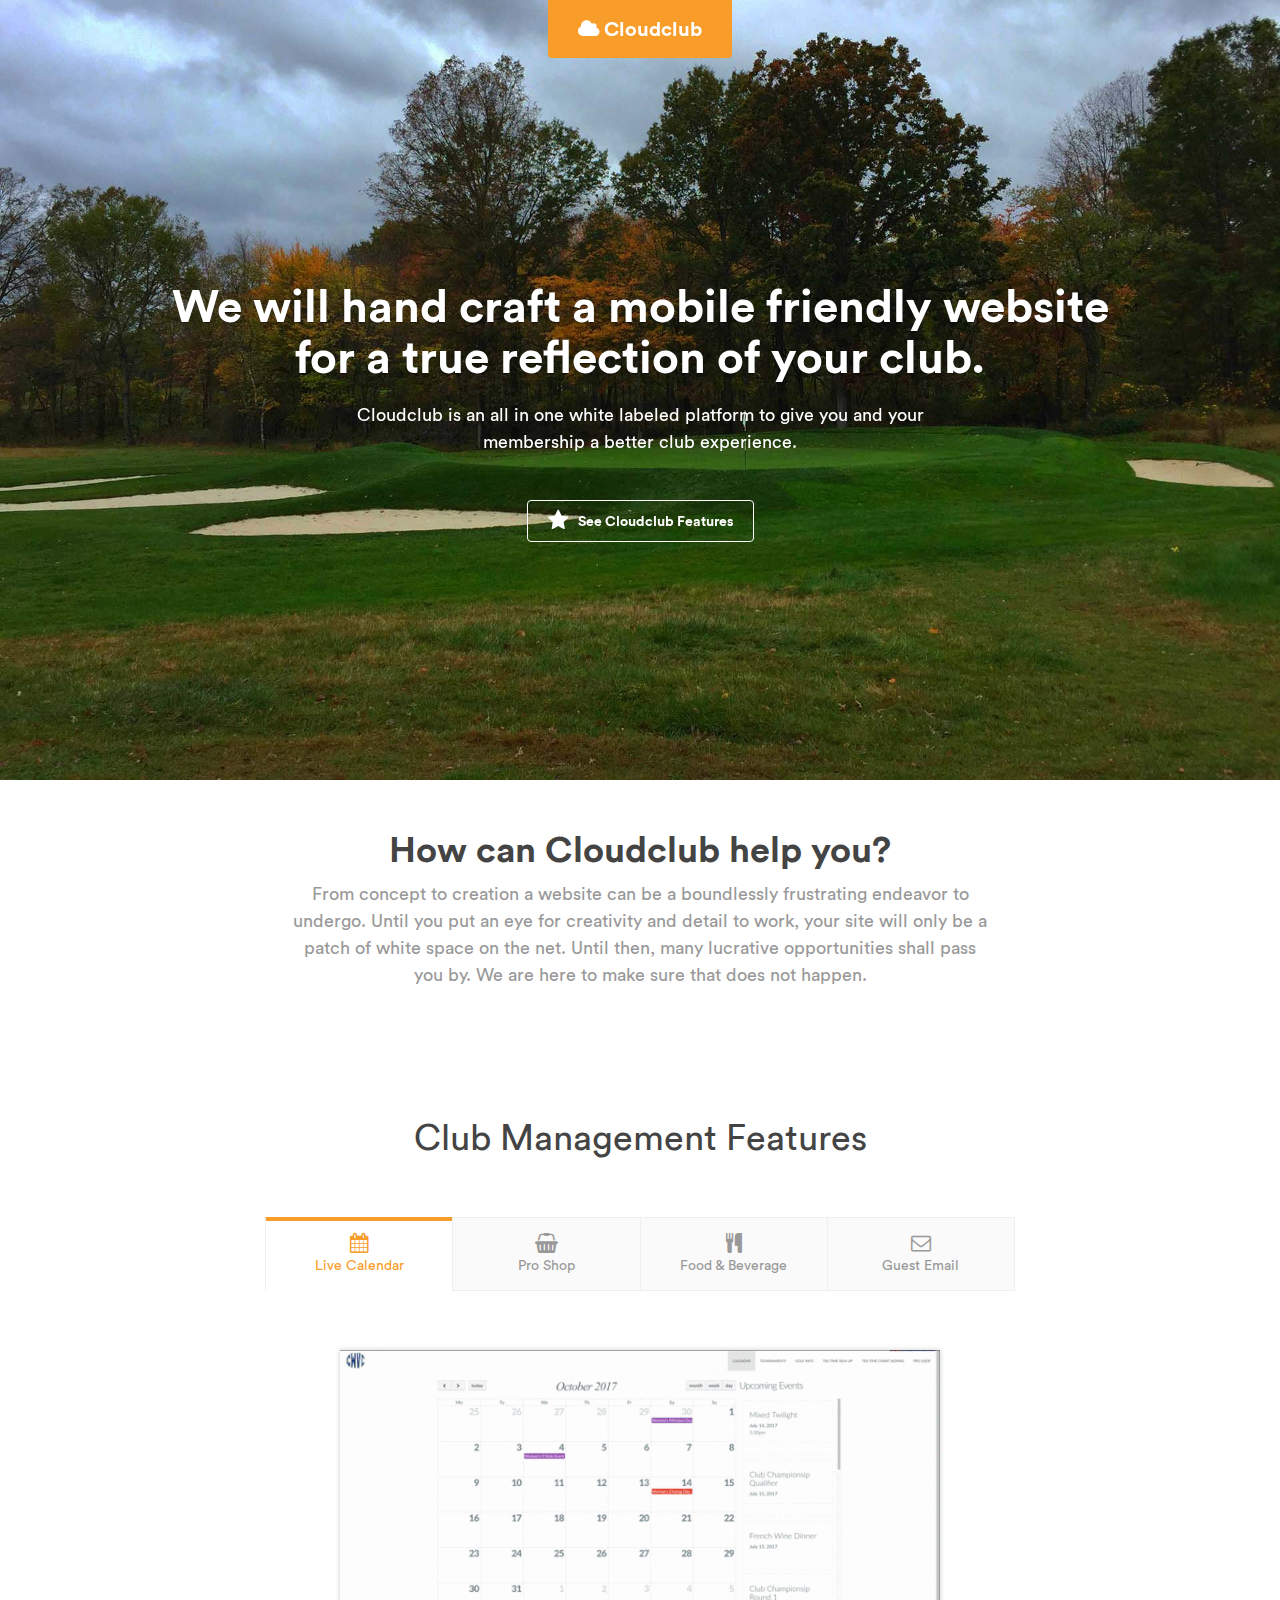
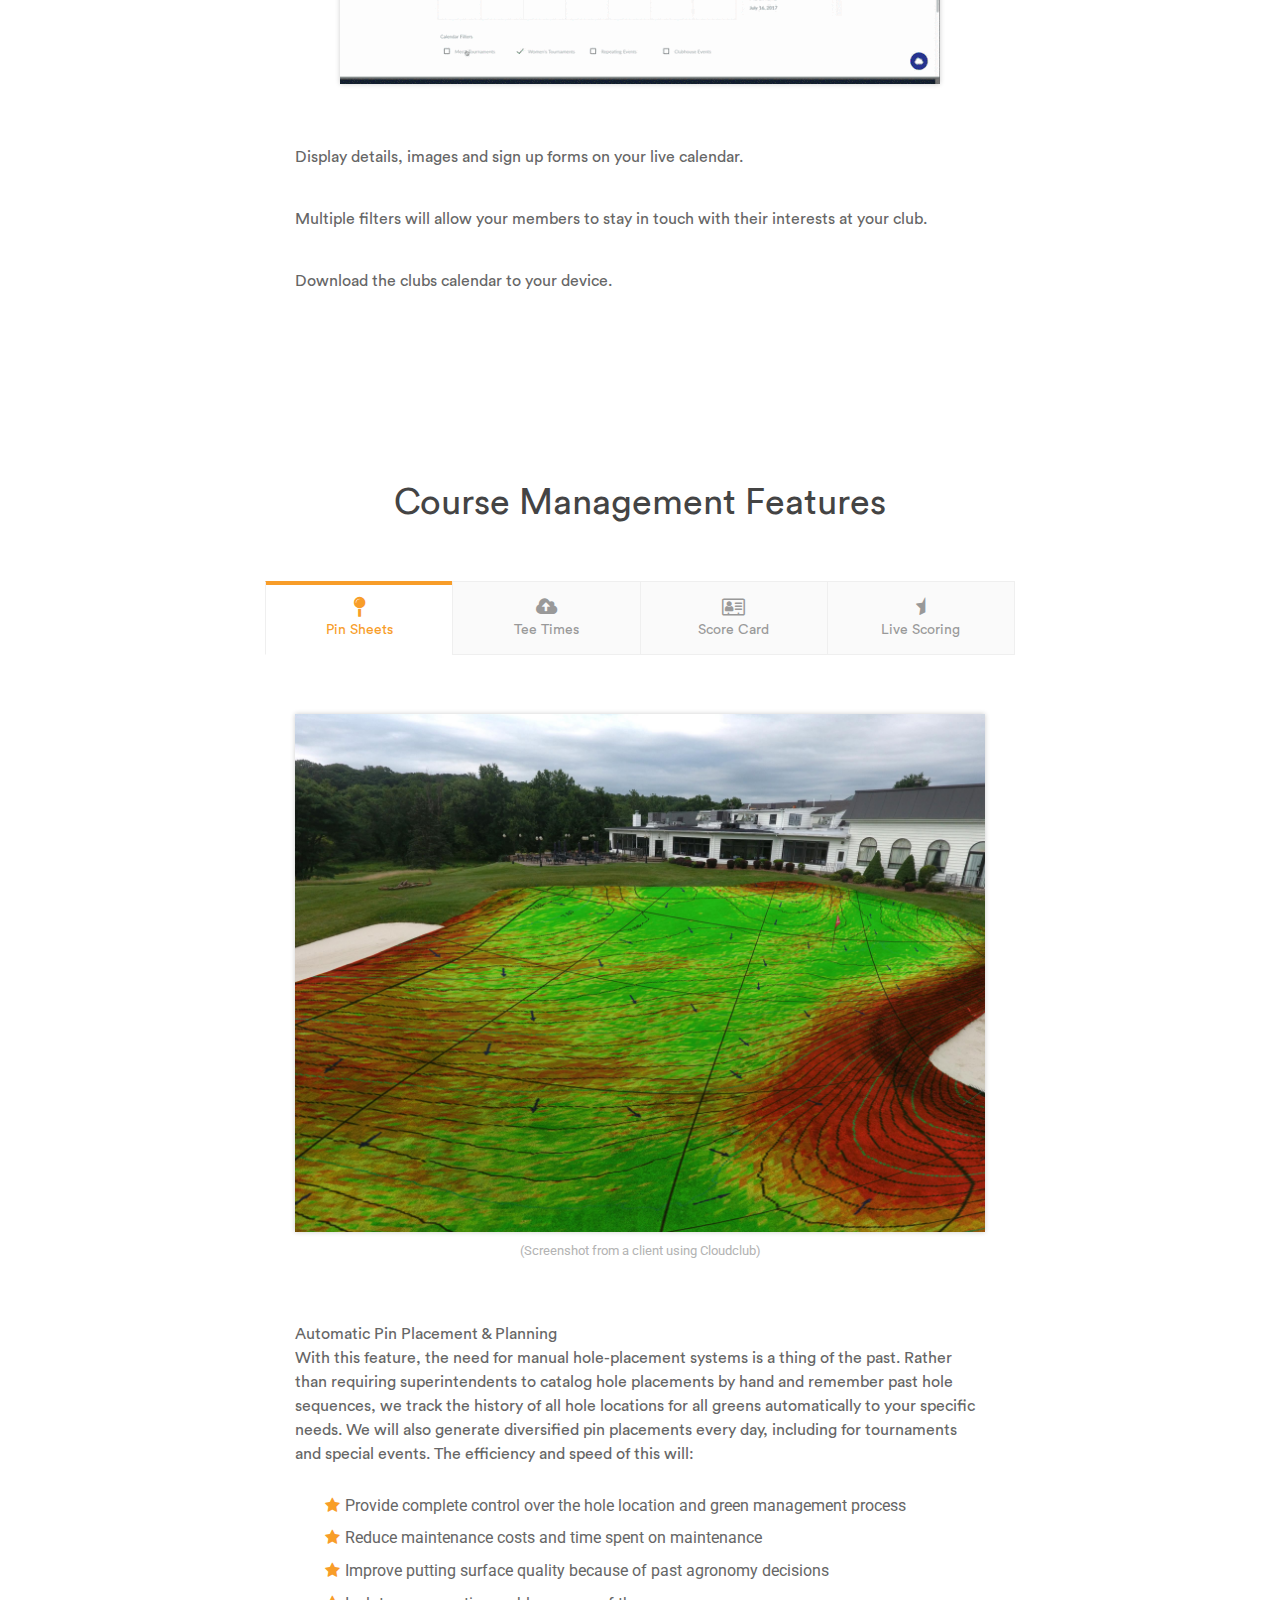
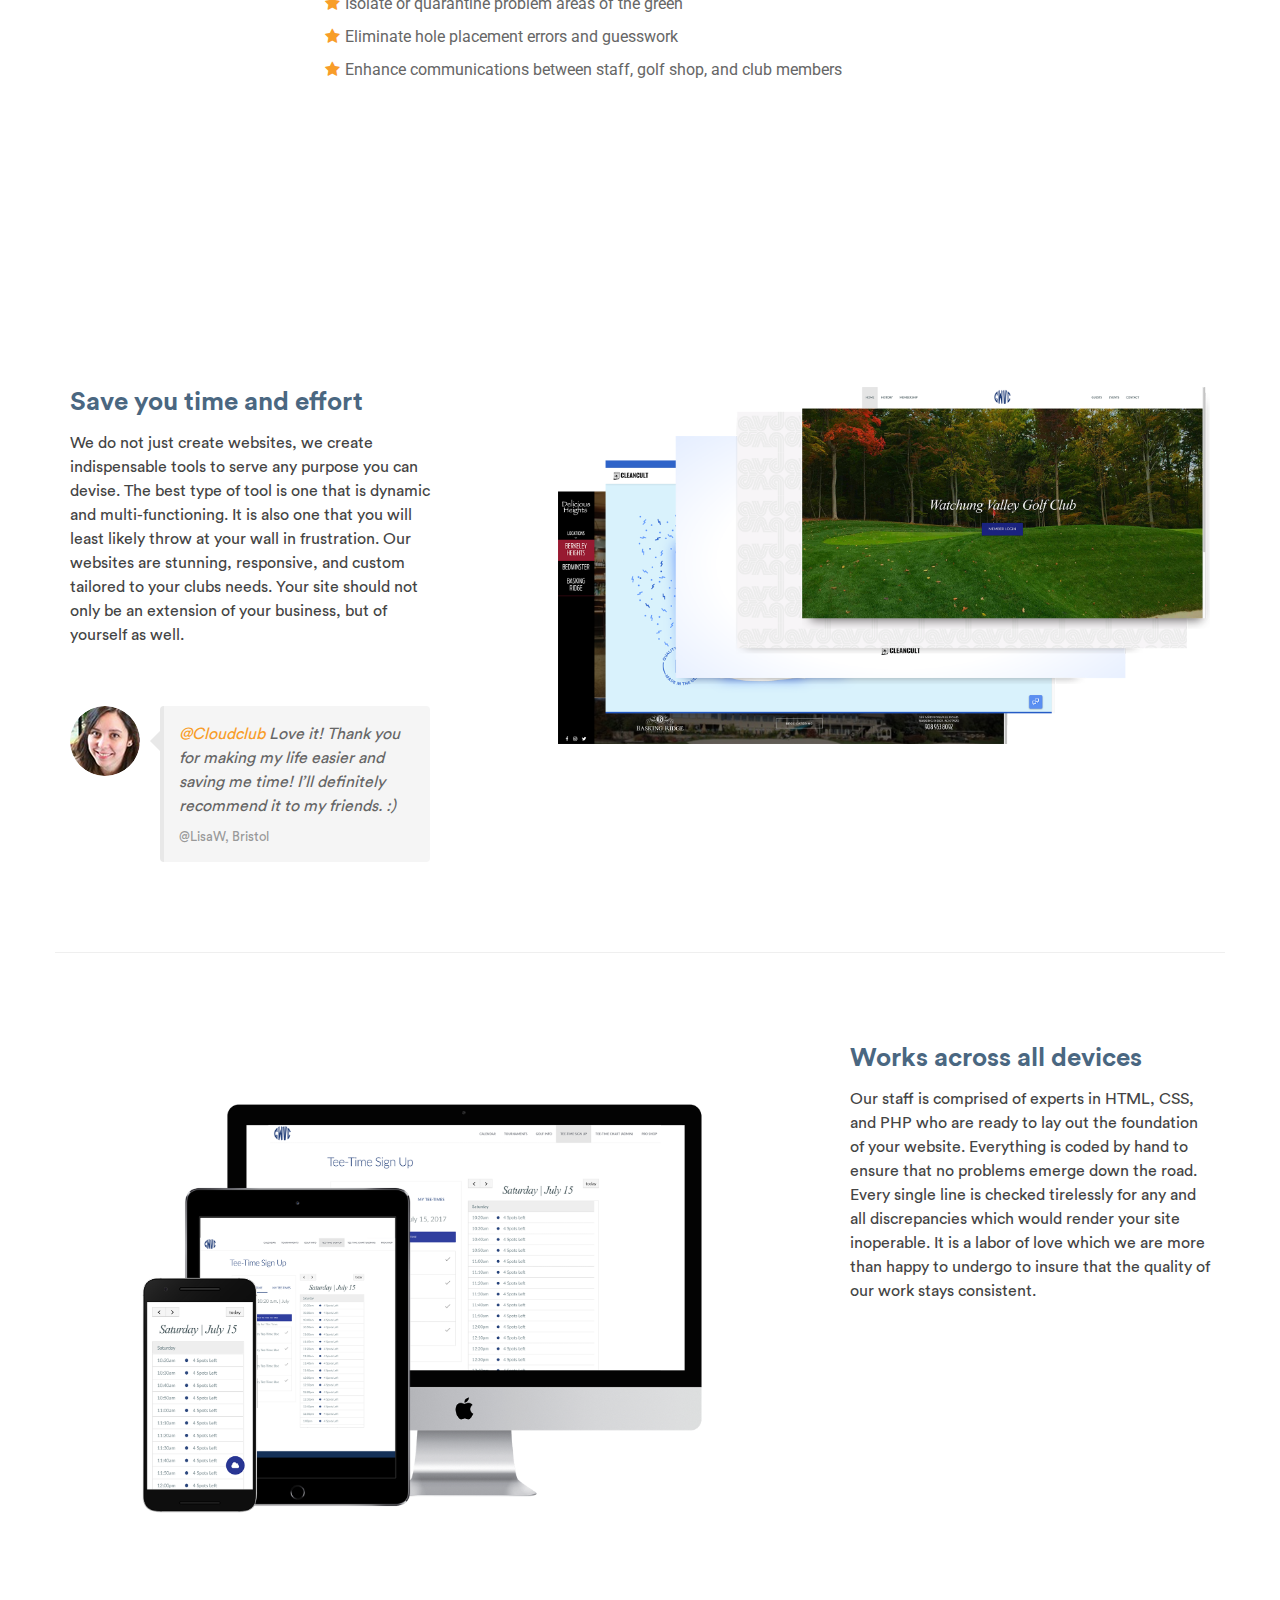
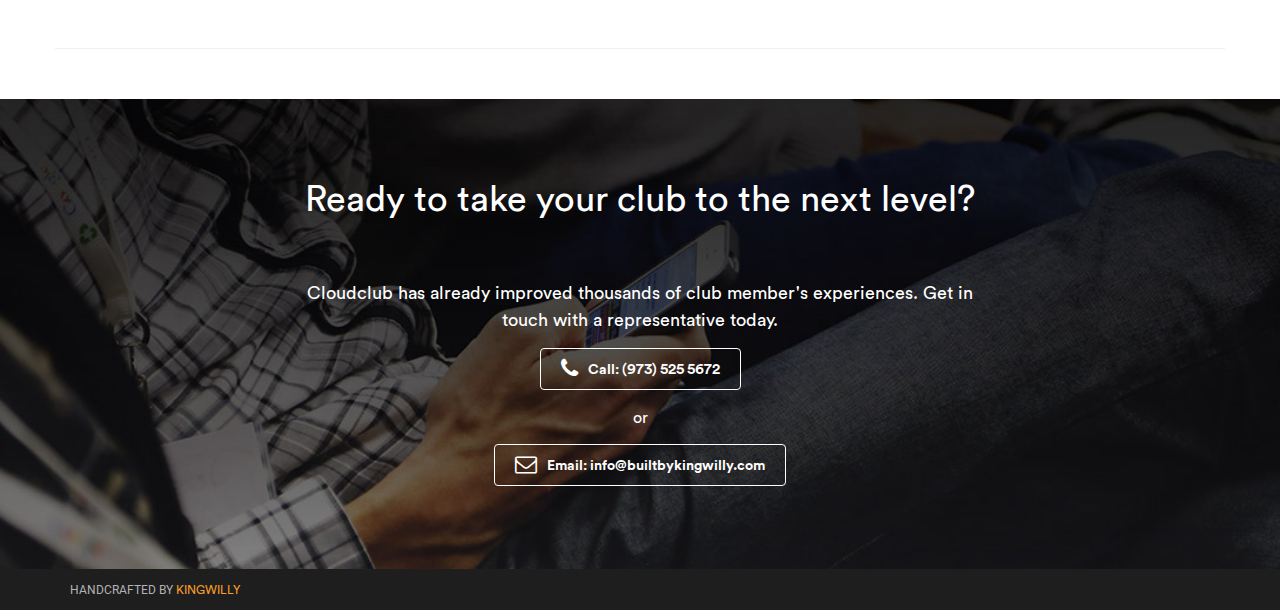
==== commit 802dfec6: "sdf" ====
--- a/index.html
+++ b/index.html
@@ -221,7 +221,7 @@
                                 <div class="tab-pane active" id="pin-sheets">
                                     <h2 class="title visible-xs visible-sm hidden-md hidden-lg">Pin Sheets</h2>                                       
                                     <figure class="figure text-center">
-                                        <img class="img-responsive" src="assets/images/features/pinsheet.gif" alt="" />
+                                        <img class="img-responsive" src="assets/radar.jpg" alt="" />
                                         <figcaption class="figure-caption">(Screenshot from a client using Cloudclub)</figcaption>
                                     </figure>
                                     <div class="desc text-left">
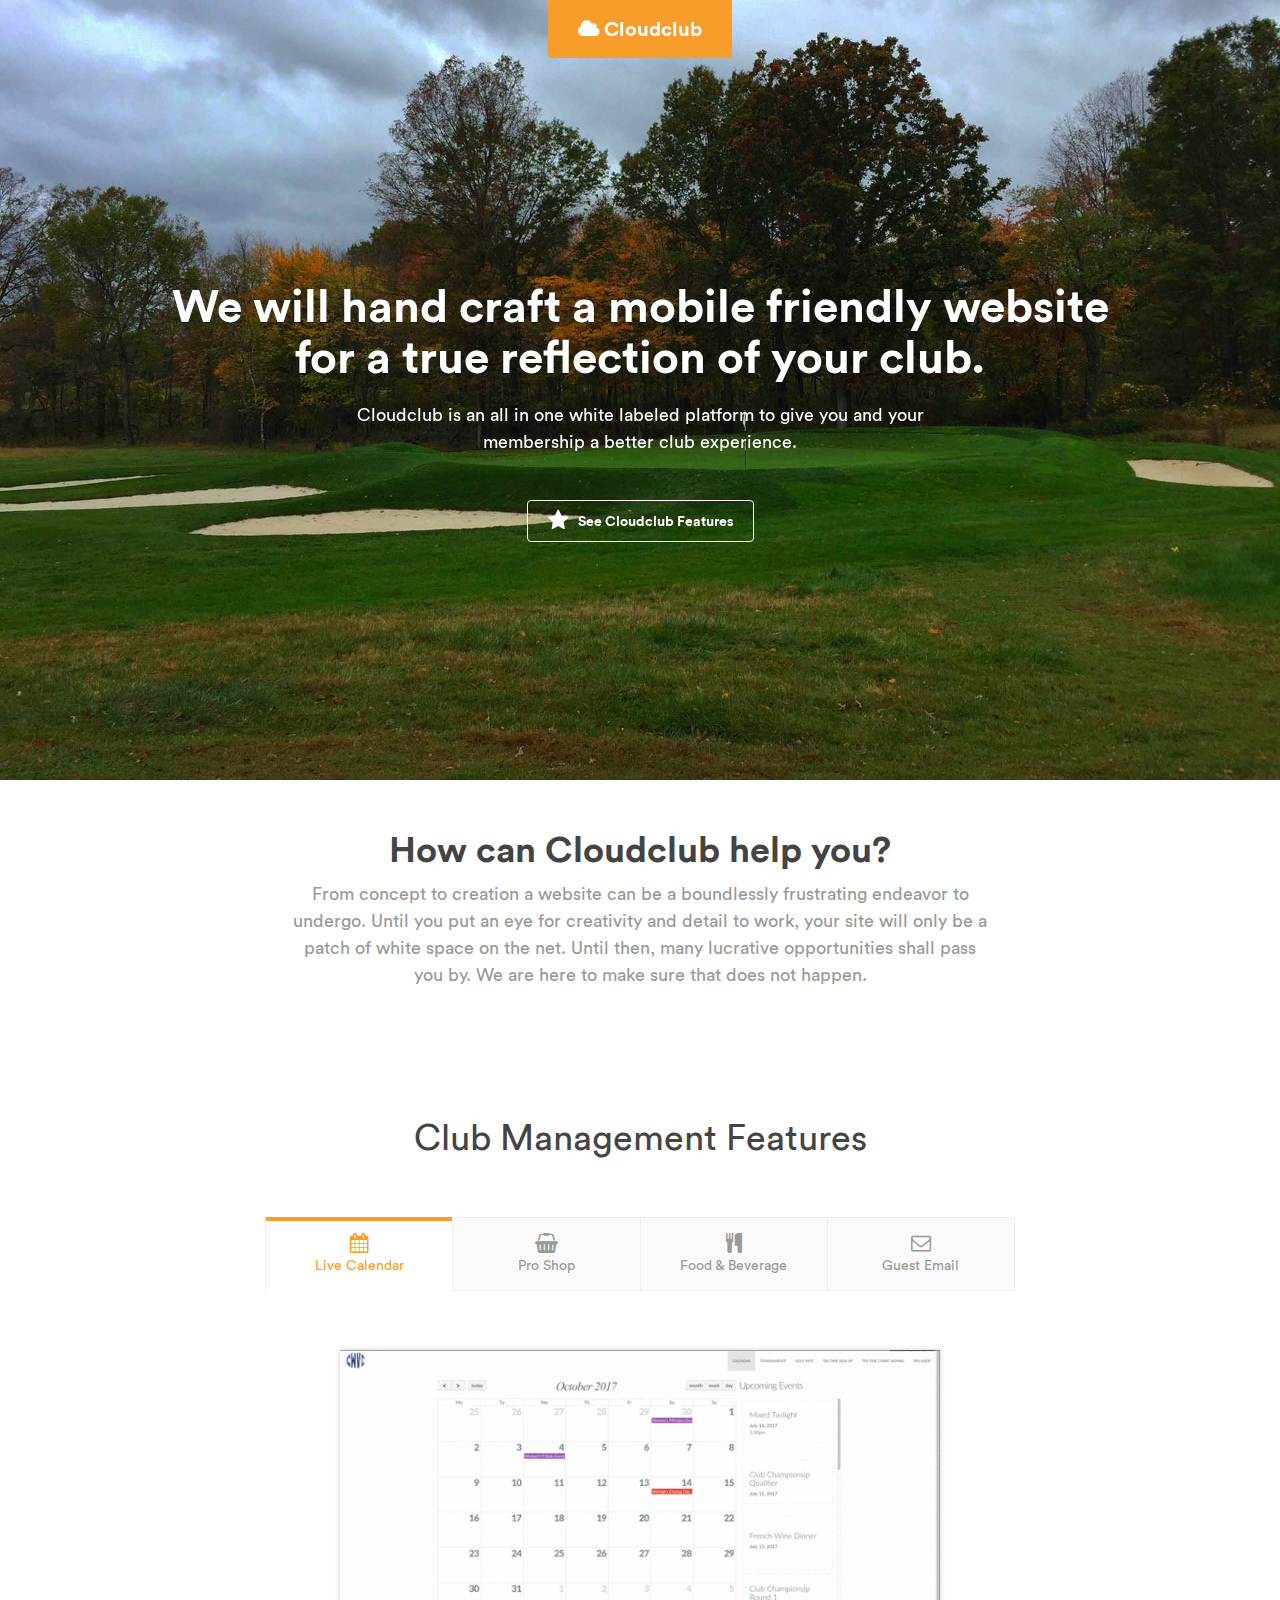
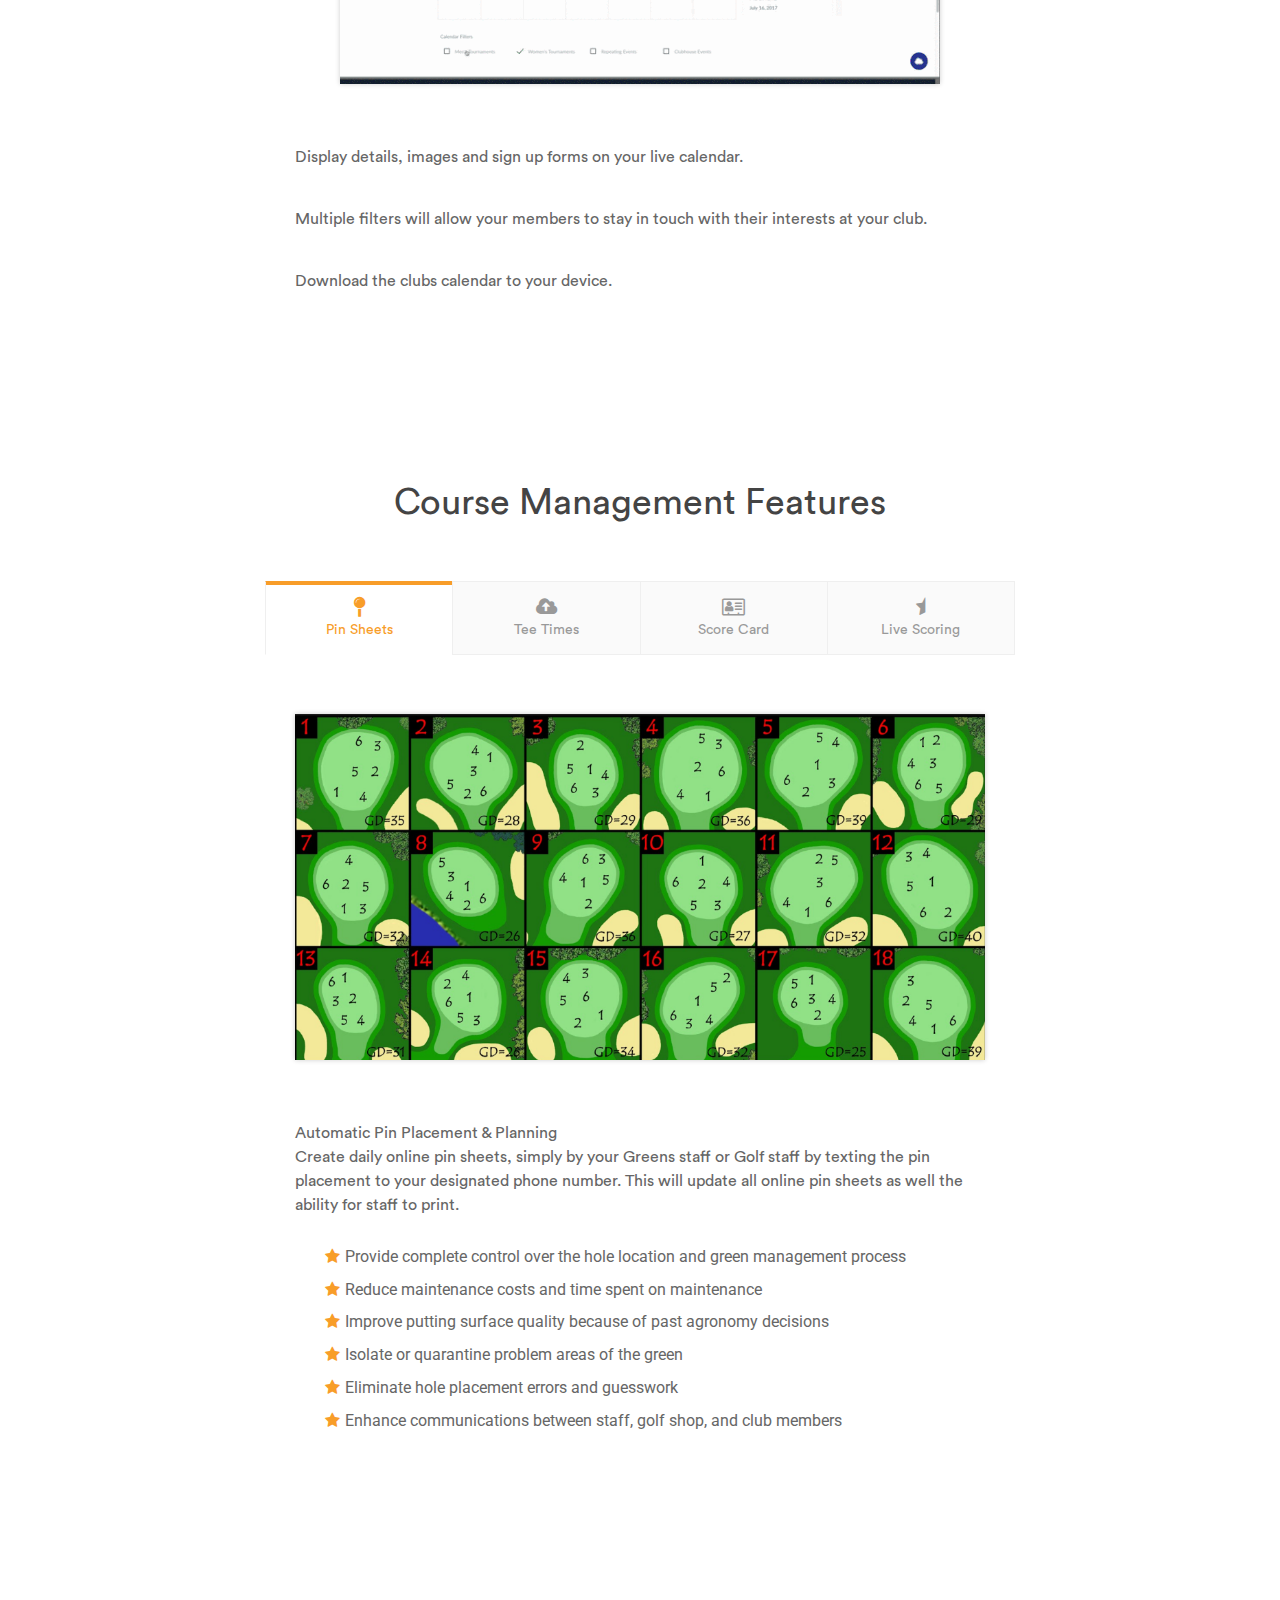
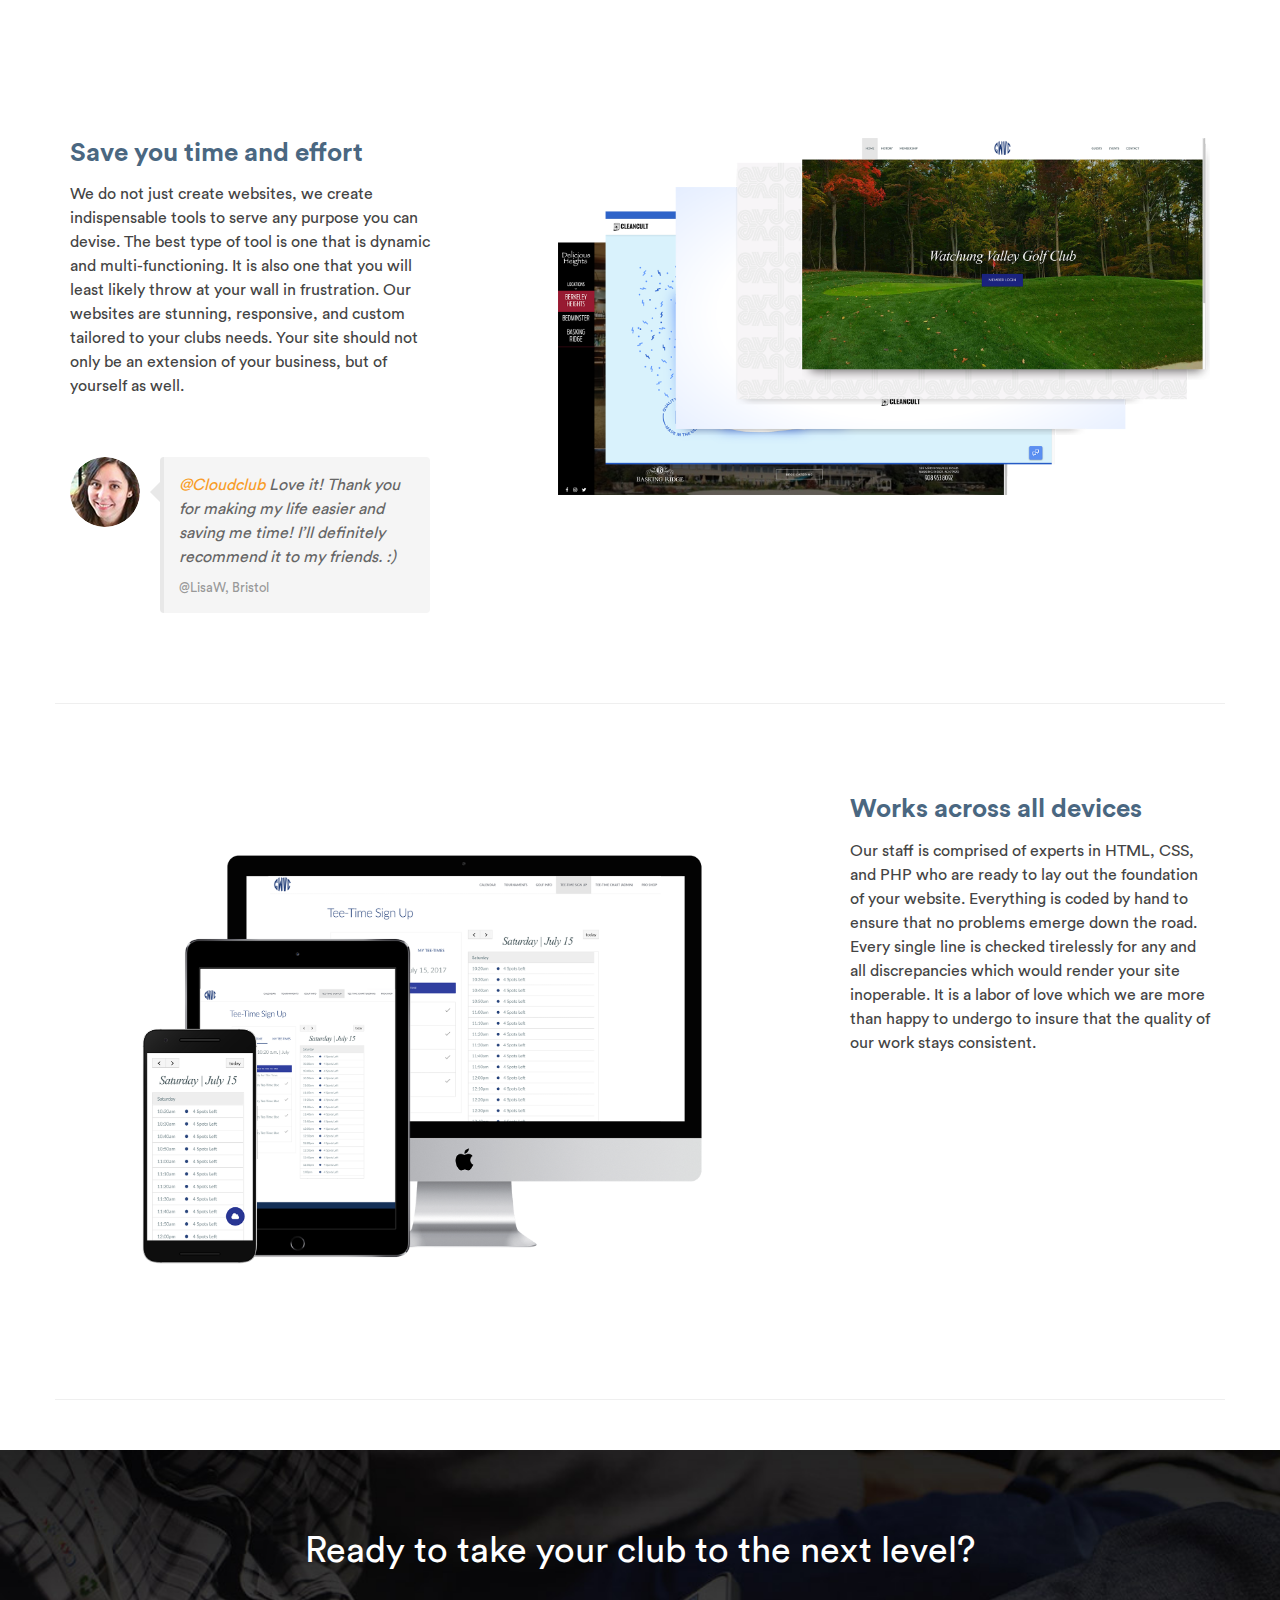
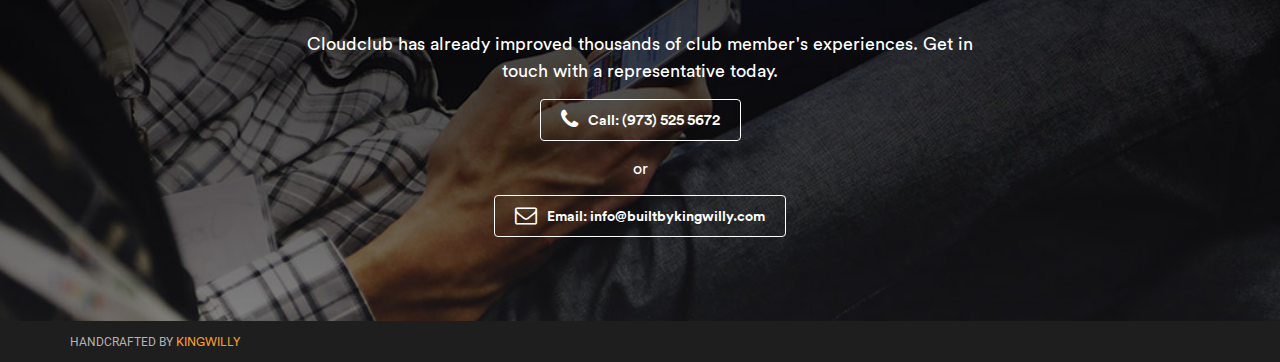
==== commit 82e3f91b: "sdf" ====
--- a/index.html
+++ b/index.html
@@ -221,12 +221,12 @@
                                 <div class="tab-pane active" id="pin-sheets">
                                     <h2 class="title visible-xs visible-sm hidden-md hidden-lg">Pin Sheets</h2>                                       
                                     <figure class="figure text-center">
-                                        <img class="img-responsive" src="assets/radar.jpg" alt="" />
-                                        <figcaption class="figure-caption">(Screenshot from a client using Cloudclub)</figcaption>
+                                        <img class="img-responsive" src="assets/images/pin_sheet.png" alt="" />
+                                      
                                     </figure>
                                     <div class="desc text-left">
                                         <p>Automatic Pin Placement & Planning <br>
-                                        With this feature, the need for manual hole-placement systems is a thing of the past. Rather than requiring superintendents to catalog hole placements by hand and remember past hole sequences, we track the history of all hole locations for all greens automatically to your specific needs. We will also generate diversified pin placements every day, including for tournaments and special events. The efficiency and speed of this will:</p>
+                                            Create daily online pin sheets, simply by your Greens staff or Golf staff by texting the pin placement to your designated phone number. This will update all online pin sheets as well the ability for staff to print.</p>
                                           <ul class="list-unstyled">
                                             <li><i class="fa fa-star"></i>Provide complete control over the hole location and green management process</li>
                                             <li><i class="fa fa-star"></i>Reduce maintenance costs and time spent on maintenance</li>
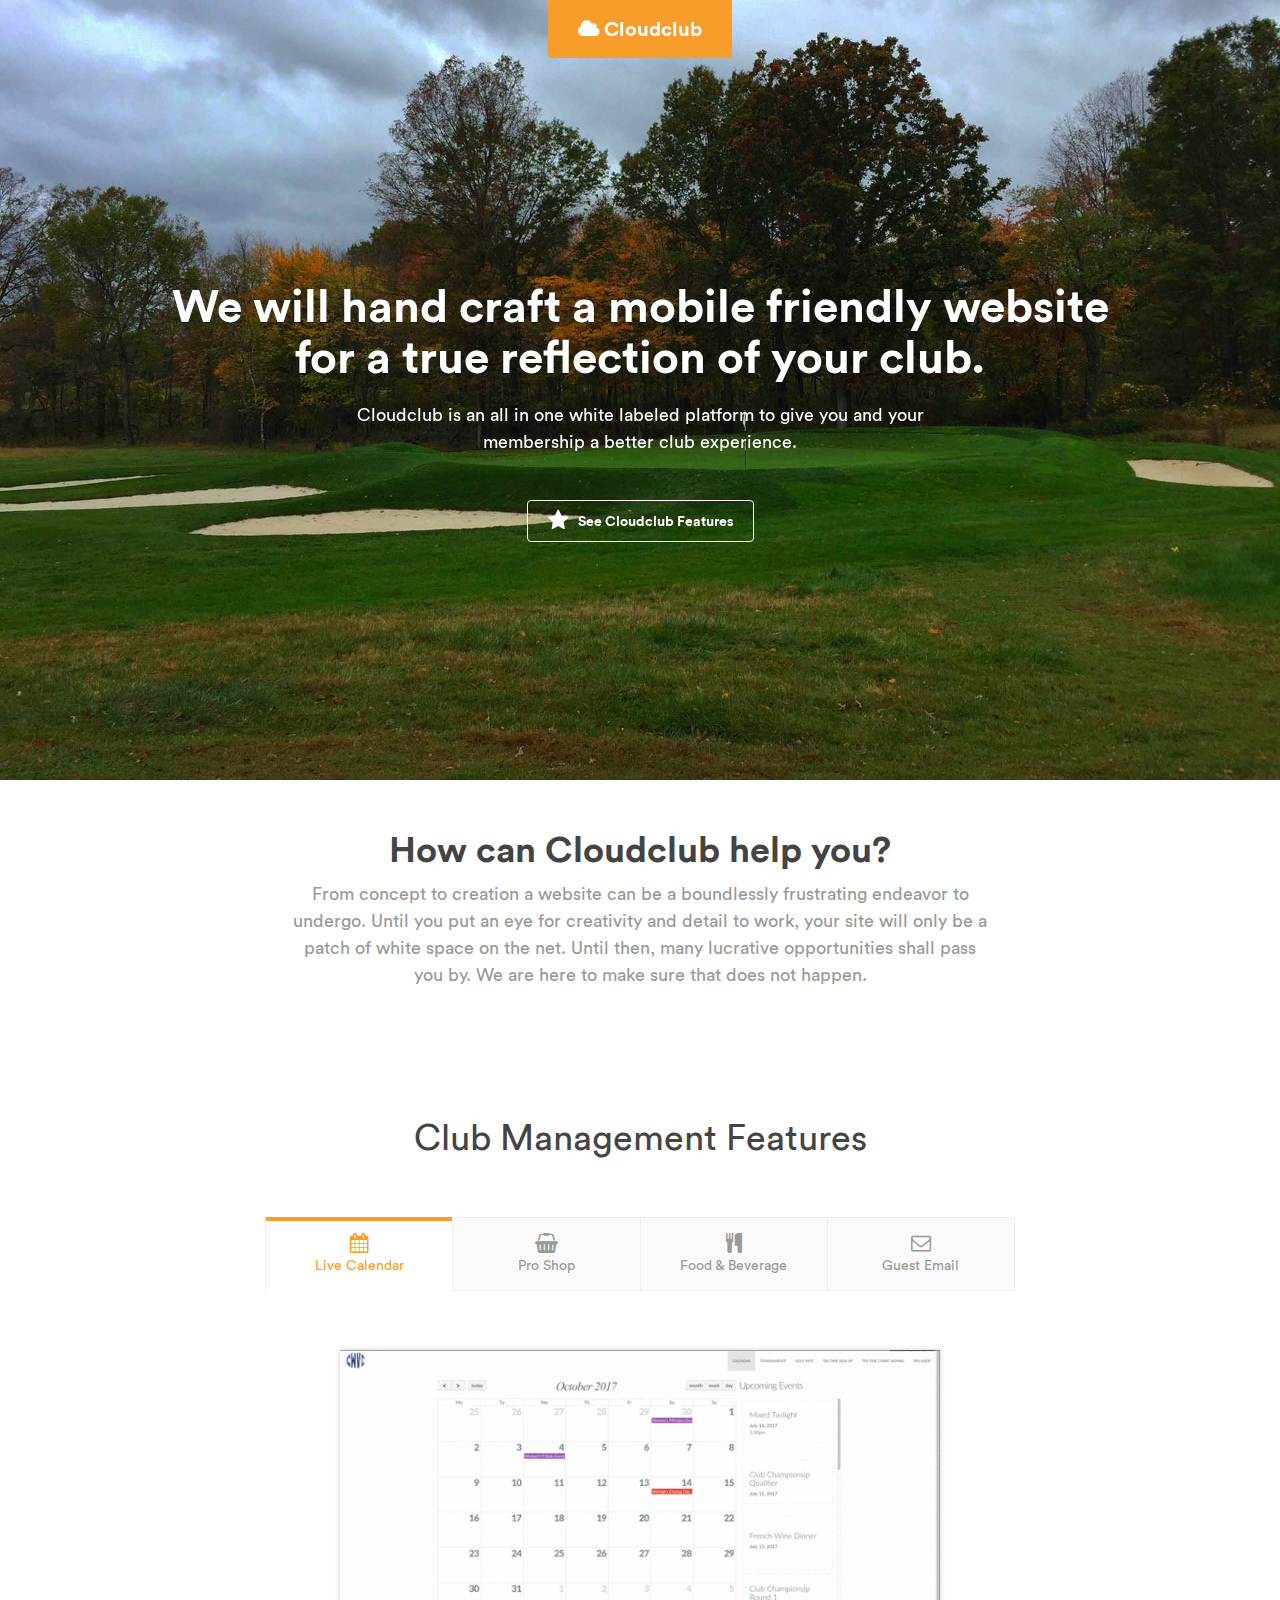
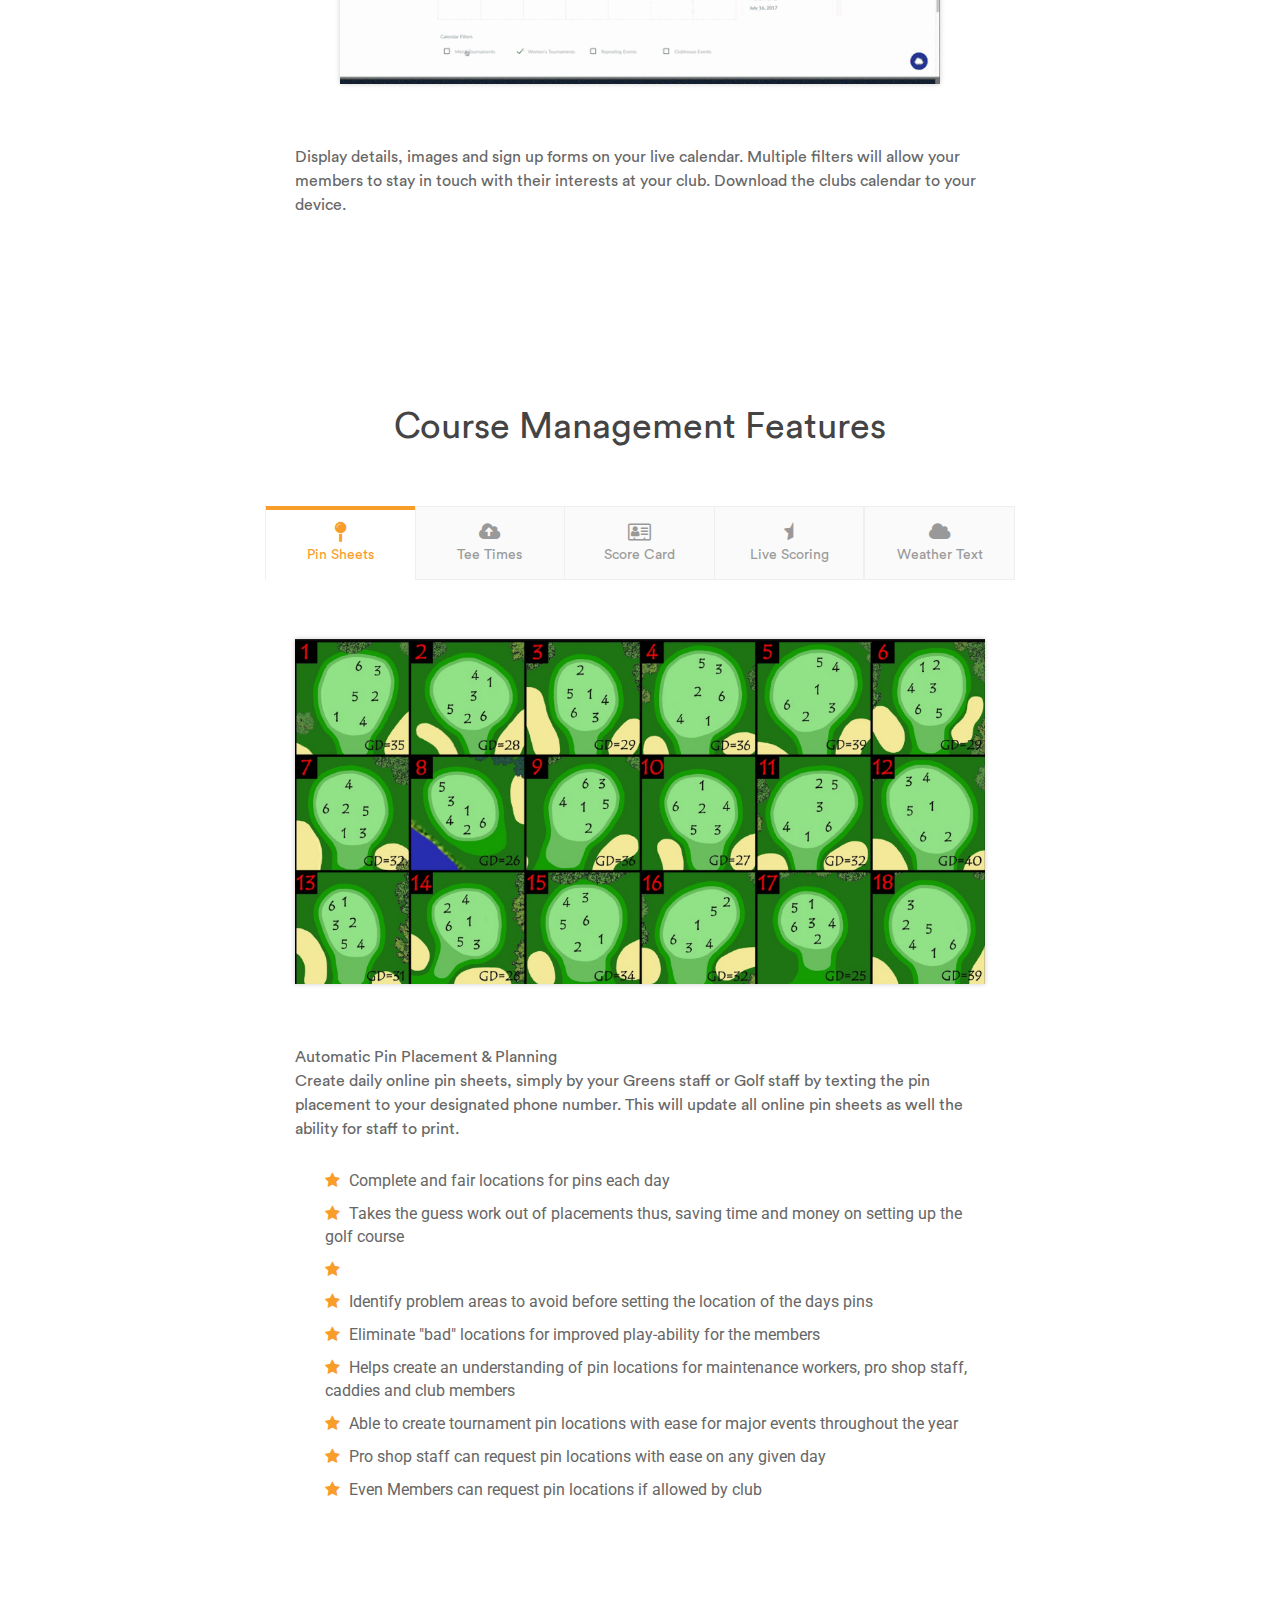
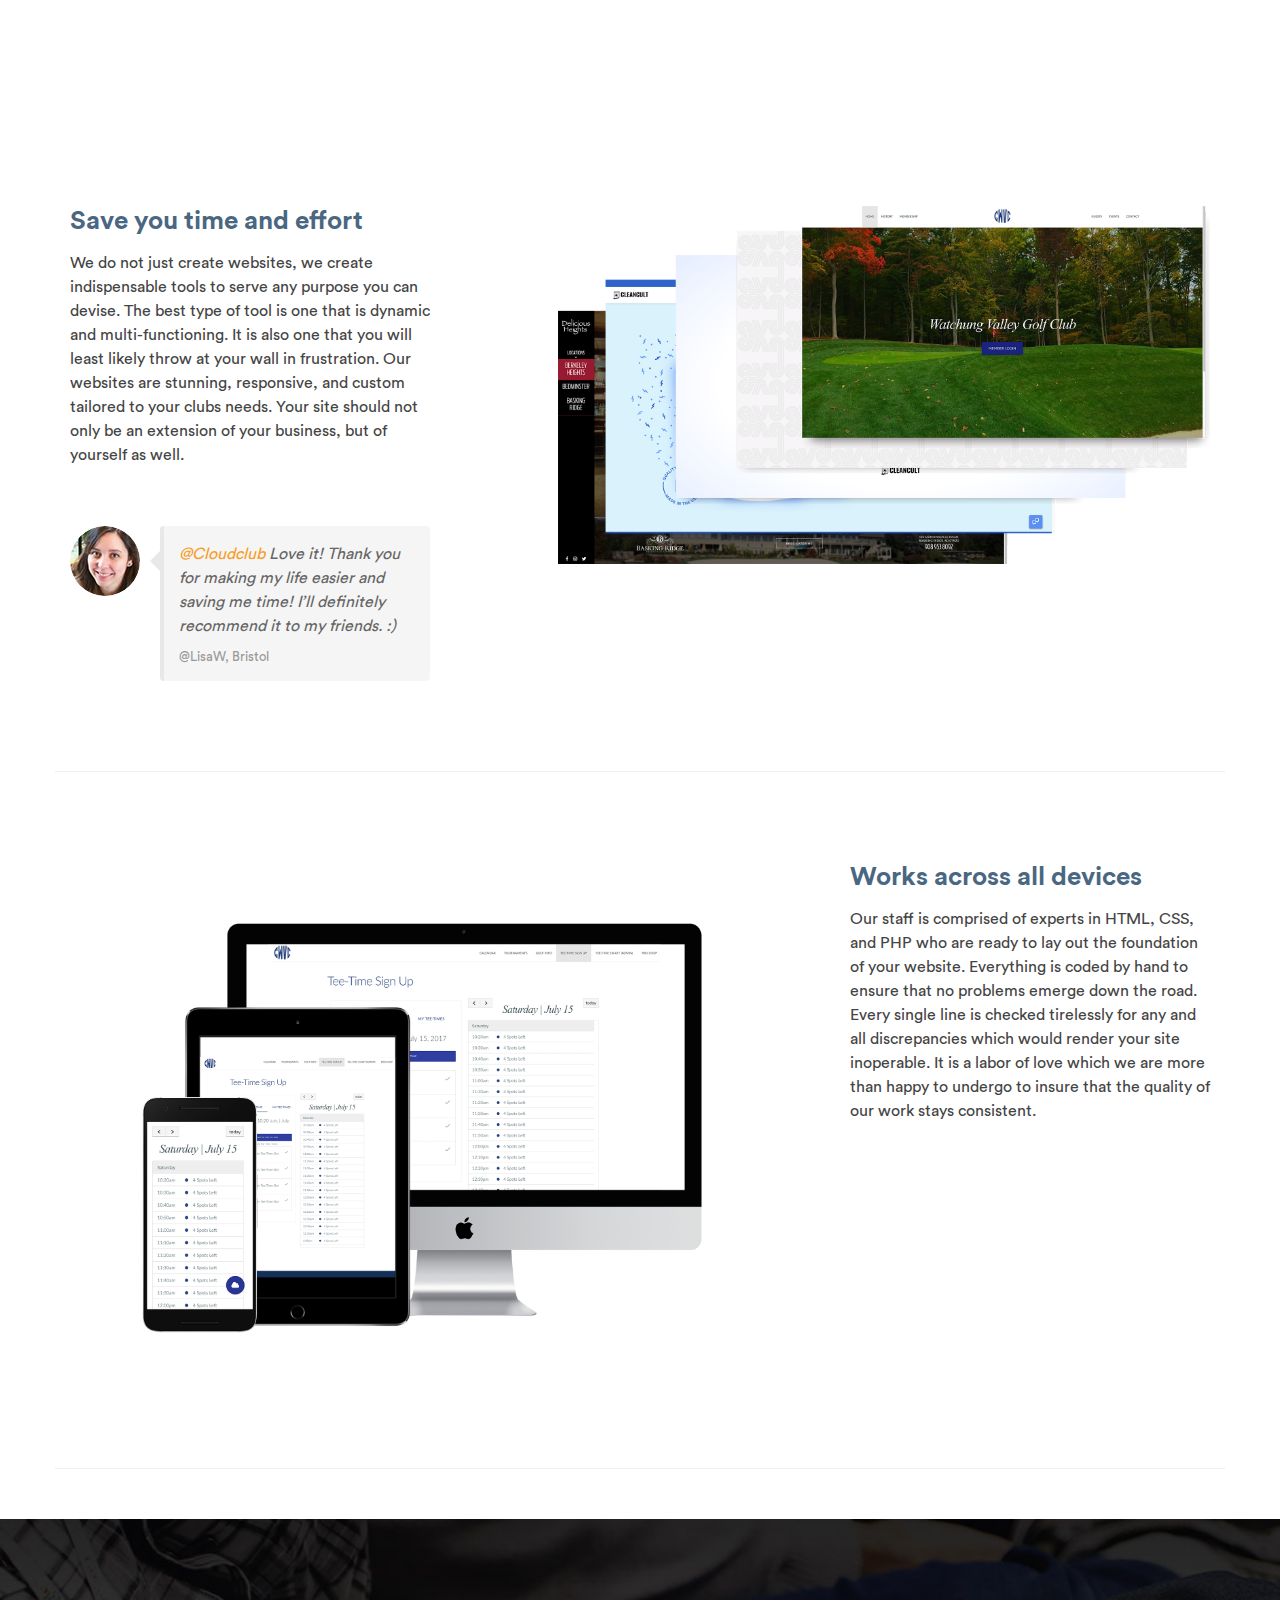
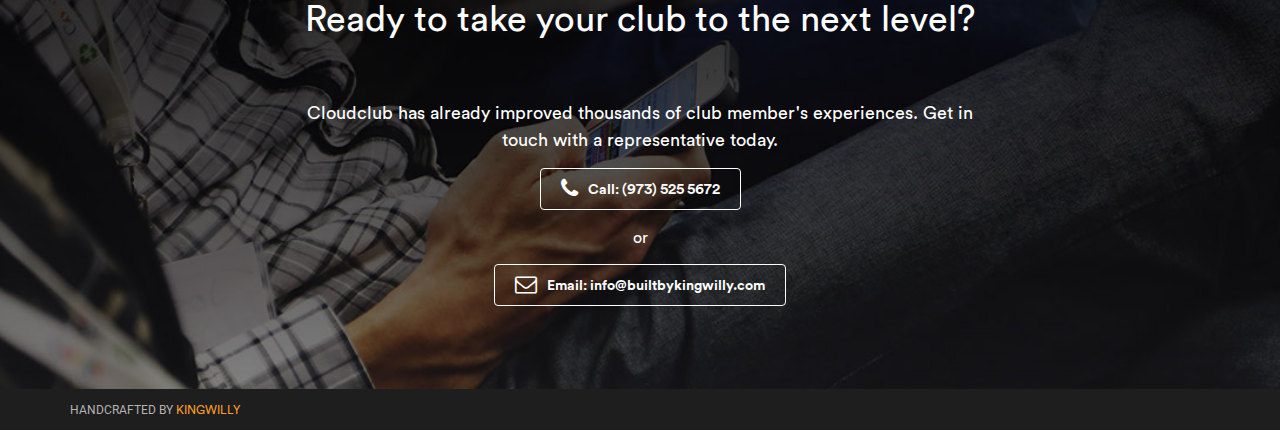
==== commit efcbf0ed: "sdf" ====
--- a/index.html
+++ b/index.html
@@ -84,6 +84,8 @@
             <div class="container">
                 <h2 class="title text-center">How can Cloudclub help you?</h2>
                 <p class="intro text-center">From concept to creation a website can be a boundlessly frustrating endeavor to undergo.    Until you put an eye for creativity and detail to work, your site will only be a  patch of white space on the net. Until then, many lucrative opportunities shall pass you by. We are here to make sure that does not happen.</p>
+           
+                
             </div><!--//container-->
         </section><!--//why-->  
 
@@ -119,11 +121,11 @@
                                         <figcaption class="figure-caption"> </figcaption>
                                     </figure>
                                     <div class="desc text-left">
-                                        <p>Display details, images and sign up forms on your live calendar. </p>
-                                        <br>
-                                        <p>Multiple filters will allow your members to stay in touch with their interests at your club.</p>
-                                        <br>
-                                        <p>Download the clubs calendar to your device.</p>
+                                        <p>Display details, images and sign up forms on your live calendar.
+                                      
+                                        Multiple filters will allow your members to stay in touch with their interests at your club.
+                                     
+                                        Download the clubs calendar to your device.</p>
                                     </div><!--//desc-->
                                 </div><!--//tab-pane-->
                                 <div class="tab-pane" id="pro-shop">
@@ -133,7 +135,7 @@
                                         <figcaption class="figure-caption"> </figcaption>
                                     </figure>
                                     <div class="desc text-left">
-                                        <p> Feature from 1 - 1 million pro shop items. Integrate into member billing or use our state of the art credit card processing for members and guests alike.</p>
+                                        <p>Feature 1 - 1 million featured pro shop items. Integrate into member billing or use our state of the art credit card processing for members and guests alike.</p>
                                         <ul class="list-unstyled">
                                             <li><i class="fa fa-star"></i>Drive revenue</li>
                                             <li><i class="fa fa-star"></i>Push surplus stock</li>
@@ -170,6 +172,7 @@
                                 <li c><a href="#tee-time" role="tab" data-toggle="tab"><i class="fa fa-cloud-upload"></i><br /><span class="hidden-sm hidden-xs">Tee Times</span></a></li>
                                 <li><a href="#score-card" role="tab" data-toggle="tab"><i class="fa fa-address-card-o" aria-hidden="true"></i><br /><span class="hidden-sm hidden-xs">Score Card</span></a></li>
                                 <li class="last"><a href="#live-scoring" role="tab" data-toggle="tab"><i class="fa fa-star-half" aria-hidden="true"></i><br /><span class="hidden-sm hidden-xs">Live Scoring </span></a></li>
+                                <li class="last"><a href="#weather-text" role="tab" data-toggle="tab"><i class="fa fa-cloud" aria-hidden="true"></i><br /><span class="hidden-sm hidden-xs">Weather Text </span></a></li>
 
                             </ul><!--//nav-tabs-->
                             <!-- Tab panes -->
@@ -208,6 +211,22 @@
                                         
                                     </div><!--//desc-->
                                 </div><!--//tab-pane-->
+                                <div class="tab-pane" id="weather-text">
+                                    <h2 class="title visible-xs visible-sm hidden-md hidden-lg">Weather Text</h2>                                   
+                                      <figure class="figure text-center">
+                                          <img class="img-responsive" src="assets/images/course.png" alt="" style="max-width: 420px; margin: auto;"/>
+                                          <figcaption class="figure-caption">(Screenshot from a client using Cloudclub)</figcaption>
+                                      </figure>
+                                      <div class="desc text-left">
+                                          <p>Your superintendant can text a number that will update the weather portal to communicate with members. This can be used for frost delays, no carts etc and save time with not sending out multiple emails. 
+
+
+                                            Weather update text,  Update your weather by your Green or Golf staff by texting your designated phone number a weather message i.e. first delay of 30 mins, no carts today, your members can opt-in to receive a text and/or email. As well as the message to show up on your website. </p>
+                                         
+                                          
+                                      </div><!--//desc-->
+                                  </div><!--//tab-pane-->
+
                                 <div class="tab-pane" id="live-scoring">
                                     <h2 class="title visible-xs visible-sm hidden-md hidden-lg">Live Scoring</h2>     
                                     <figure class="figure text-center">
@@ -228,12 +247,16 @@
                                         <p>Automatic Pin Placement & Planning <br>
                                             Create daily online pin sheets, simply by your Greens staff or Golf staff by texting the pin placement to your designated phone number. This will update all online pin sheets as well the ability for staff to print.</p>
                                           <ul class="list-unstyled">
-                                            <li><i class="fa fa-star"></i>Provide complete control over the hole location and green management process</li>
-                                            <li><i class="fa fa-star"></i>Reduce maintenance costs and time spent on maintenance</li>
-                                            <li><i class="fa fa-star"></i>Improve putting surface quality because of past agronomy decisions</li>
-                                            <li><i class="fa fa-star"></i>Isolate or quarantine problem areas of the green</li>
-                                            <li><i class="fa fa-star"></i>Eliminate hole placement errors and guesswork</li>
-                                            <li><i class="fa fa-star"></i>Enhance communications between staff, golf shop, and club members</li>
+                                            
+                                            <li><i class="fa fa-star"></i> Complete and fair locations for pins each day</li>
+                                                <li><i class="fa fa-star"></i> Takes the guess work out of placements thus, saving time and money on setting up the golf course</li>
+                                              <li><i class="fa fa-star"></i>      <li><i class="fa fa-star"></i>  Identify problem areas to avoid before setting the location of the days pins</li>
+                                                <li><i class="fa fa-star"></i>  Eliminate "bad" locations for improved play-ability for the members</li>
+                                                    <li><i class="fa fa-star"></i>   Helps create an understanding of pin locations for maintenance workers, pro shop staff, caddies and club members</li>
+                                                        <li><i class="fa fa-star"></i>   Able to create tournament pin locations with ease for major events throughout the year</li>
+                                                            <li><i class="fa fa-star"></i>   Pro shop staff can request pin locations with ease on any given day</li>
+                                                                <li><i class="fa fa-star"></i>   Even Members can request pin locations if allowed by club</li>
+
                                         </ul>
                                     </div><!--//desc-->
                                 </div><!--//tab-pane-->
@@ -253,7 +276,7 @@
                         <h3 class="title">Save you time and effort</h3>
                         <div class="desc">
                             <p>We do not just create websites, we create indispensable tools to serve any purpose you can devise.    The best type of tool is one that is dynamic and multi-functioning.    It is also one that you will least likely throw at your wall in frustration. Our websites are stunning, responsive, and custom tailored to your clubs needs.    Your site should not only 
-be an extension of your business, but of yourself as well.    </p>
+                                be an extension of your business, but of yourself as well.</p>
                         </div>
                         <div class="quote">
                             <div class="quote-profile">
@@ -276,7 +299,7 @@
                         <h3 class="title">Works across all devices</h3>
                         <div class="desc">
                             <p>Our staff is comprised of experts in HTML, CSS, and PHP who are ready to lay out the foundation of your website. Everything is coded by hand to ensure that no problems emerge down the road. Every single line is checked tirelessly    for any and all discrepancies which would render your site inoperable.    It is a labor of love which we are 
-more than happy to undergo to insure that the quality of our work stays consistent. </p>
+                                more than happy to undergo to insure that the quality of our work stays consistent. </p>
                            
                         </div>
                                             
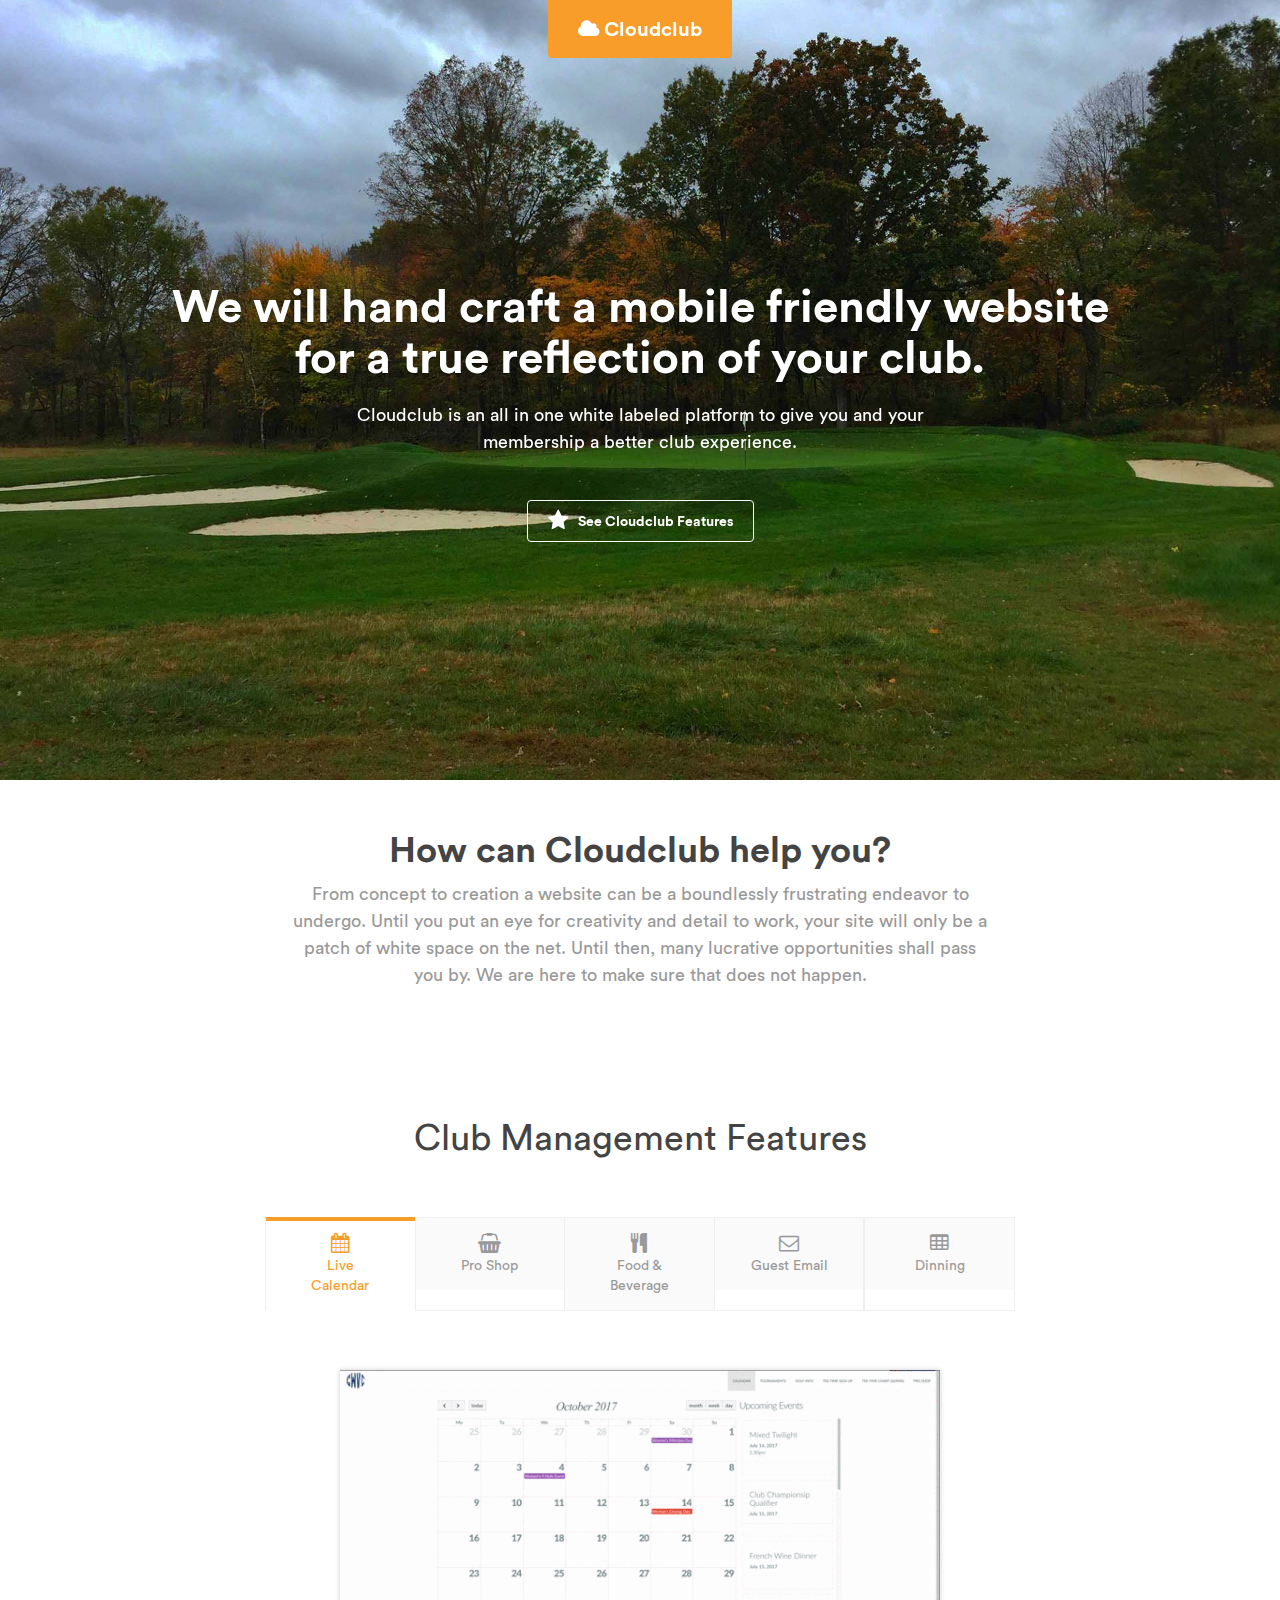
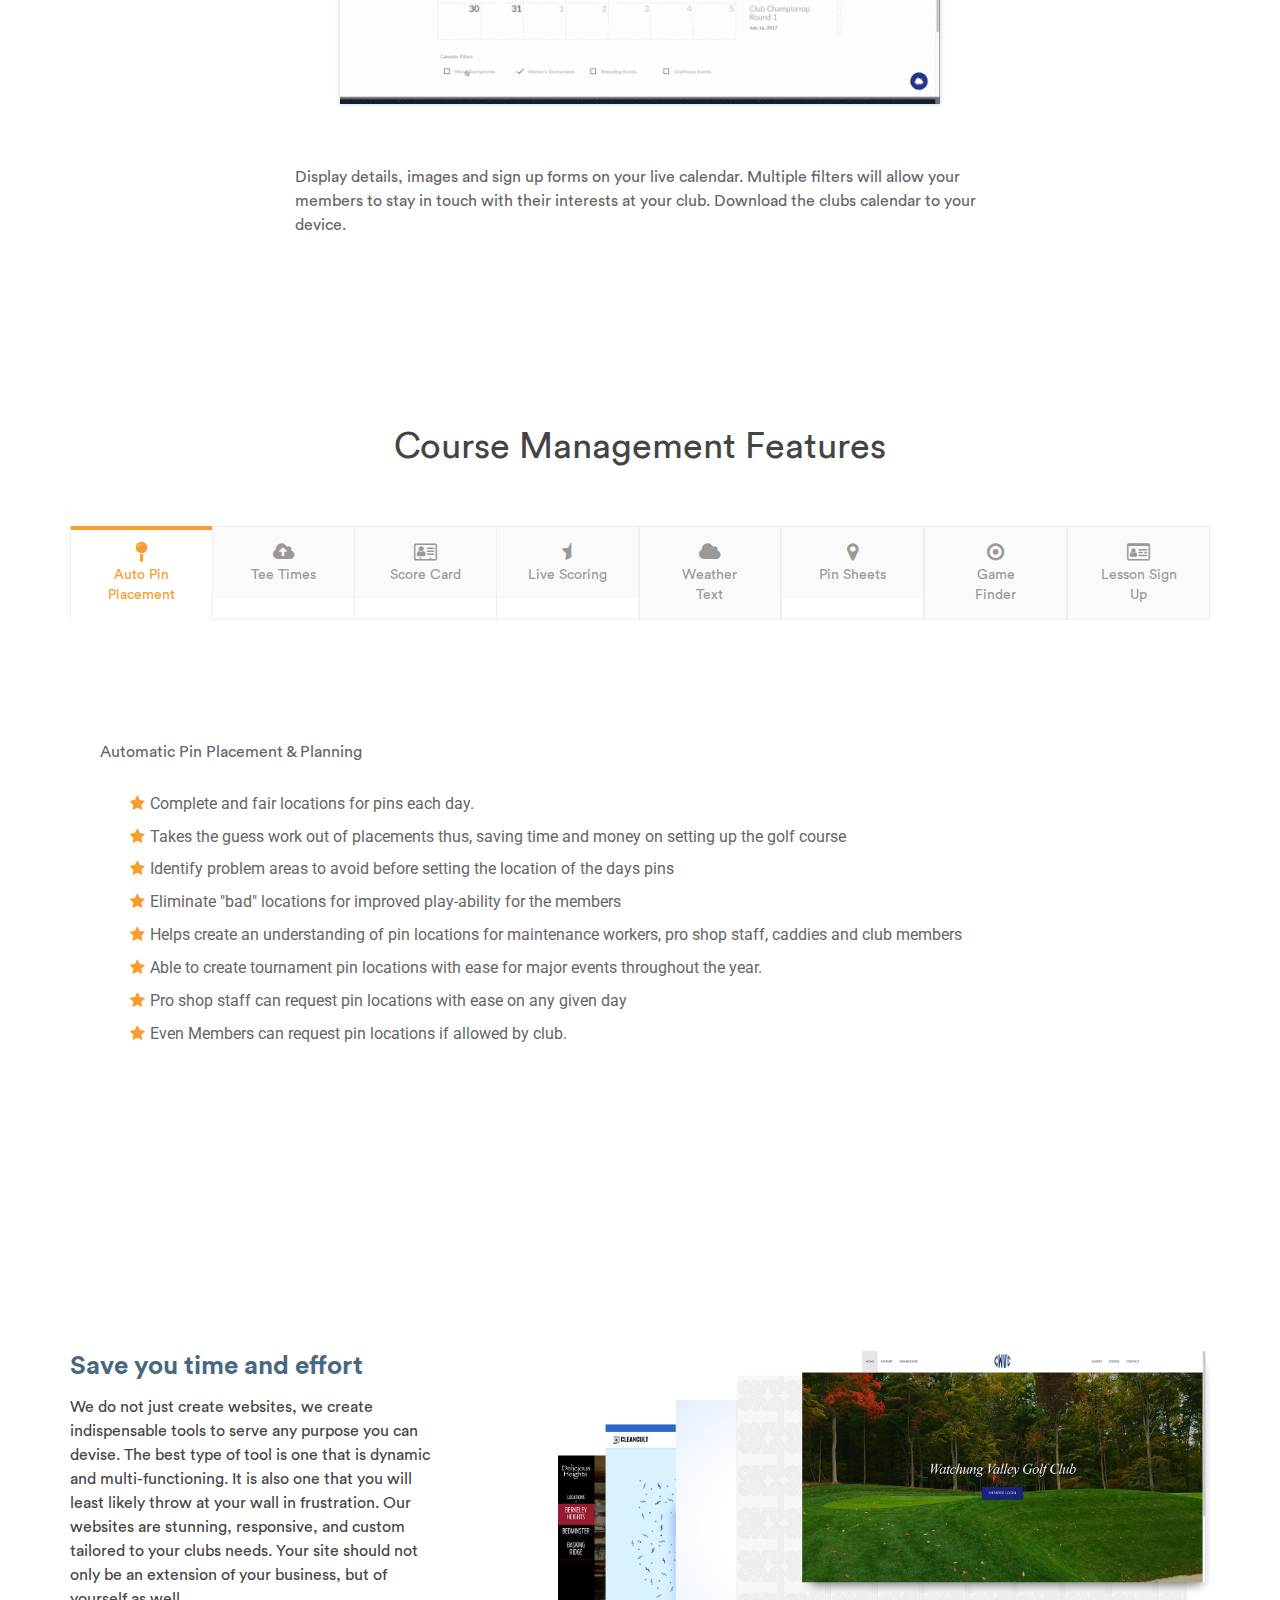
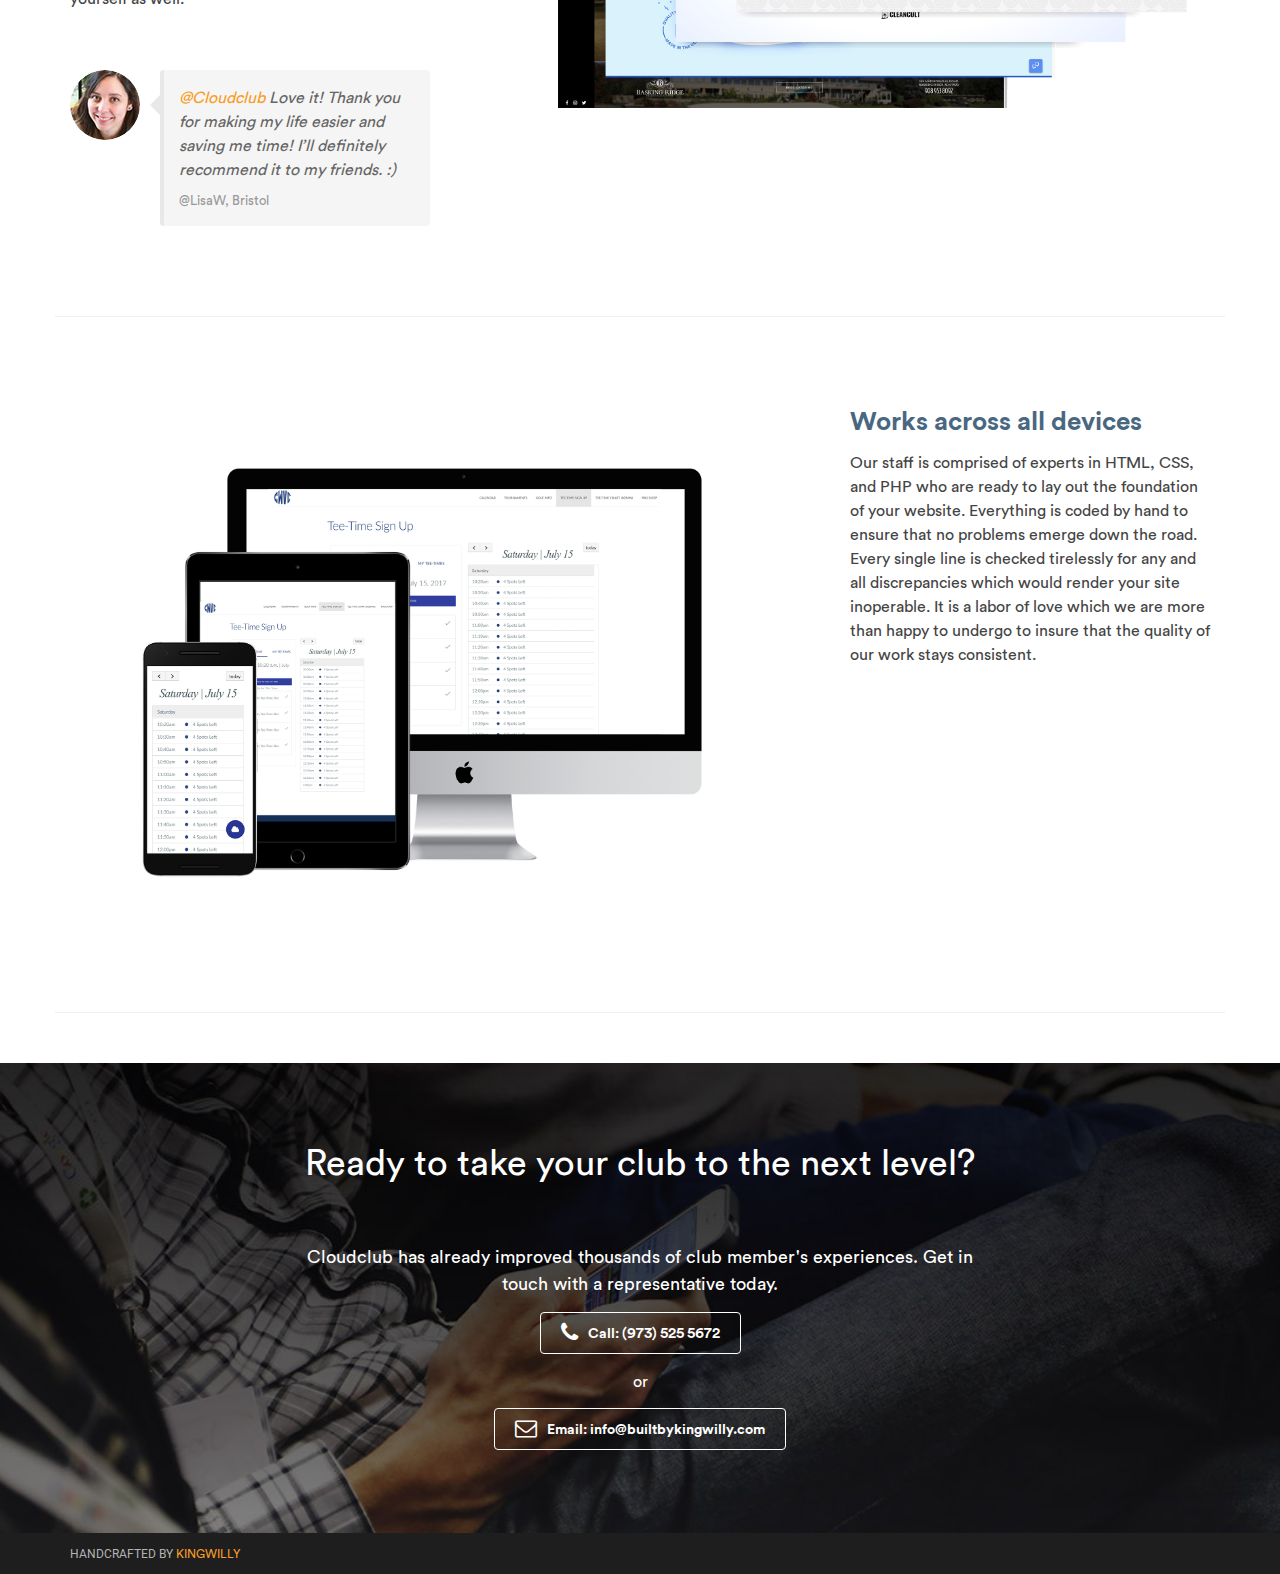
==== commit d9848cbd: "sdf" ====
--- a/index.html
+++ b/index.html
@@ -101,6 +101,7 @@
                                 <li><a href="#pro-shop" role="tab" data-toggle="tab"><i class="fa fa-shopping-basket" aria-hidden="true"></i><br /><span class="hidden-sm hidden-xs">Pro Shop</span></a></li>
                                 <li ><a href="#food-and-beverage" role="tab" data-toggle="tab"><i class="fa fa-cutlery" aria-hidden="true"></i><br /><span class="hidden-sm hidden-xs">Food & Beverage</span></a></li>
                                 <li class="last"><a href="#guest-email" role="tab" data-toggle="tab"><i class="fa fa-envelope-o" aria-hidden="true"></i><br /><span class="hidden-sm hidden-xs">Guest Email</span></a></li>
+                                <li class="last"><a href="#dinning" role="tab" data-toggle="tab"><i class="fa fa-table" aria-hidden="true"></i><br /><span class="hidden-sm hidden-xs">Dinning</span></a></li>
                             </ul><!--//nav-tabs-->
                             <!-- Tab panes -->
                             <div class="tab-content">
@@ -154,6 +155,17 @@
                                         <p>This allows members to send their guests a personalized email from the club, outline club rules, attire etc</p>
                                     </div><!--//desc-->
                                 </div><!--//tab-pane-->
+                                <div class="tab-pane" id="dinning">
+                                   <h2 class="title visible-xs visible-sm hidden-md hidden-lg">Dinning</h2>                                      
+                                    <figure class="figure text-center">
+                                        <img class="img-responsive" src="" alt="" />
+                                        <figcaption class="figure-caption"> </figcaption>
+                                    </figure>
+                                    <div class="desc text-left">
+                                        <p>Customize your dining areas and allow members to make online reservations. Restaurant staff can black out tables, times and days easily.
+                                        </p>
+                                    </div><!--//desc-->
+                                </div><!--//tab-pane-->
                             </div><!--//tab-content-->
                         </div><!--//col-md-x-->
                     </div><!--//row-->
@@ -165,18 +177,23 @@
                 <div class="container" id="features"> 
                     <h2 class="title text-center">Course Management Features</h2>
                     <div class="row">
-                      <div class=" text-center col-md-8 col-sm-10 col-xs-12 col-md-offset-2 col-sm-offset-1 col-xs-offset-0">
+                      <div class=" text-center col-md-12 col-sm-10 col-xs-12 col-md-offset-0 col-sm-offset-1 col-xs-offset-0 col-lg-12 col-lg-offset-0">
                         <!-- Nav tabs -->
                             <ul class="nav nav-tabs text-center" role="tablist">
-                                <li class="active"><a href="#pin-sheets" role="tab" data-toggle="tab"><i class="fa fa-map-pin" aria-hidden="true"></i><br /><span class="hidden-sm hidden-xs">Pin Sheets</span></a></li>
+                                <li class="active"><a href="#pin-sheets" role="tab" data-toggle="tab"><i class="fa fa-map-pin" aria-hidden="true"></i><br /><span class="hidden-sm hidden-xs">Auto Pin Placement</span></a></li>
                                 <li c><a href="#tee-time" role="tab" data-toggle="tab"><i class="fa fa-cloud-upload"></i><br /><span class="hidden-sm hidden-xs">Tee Times</span></a></li>
                                 <li><a href="#score-card" role="tab" data-toggle="tab"><i class="fa fa-address-card-o" aria-hidden="true"></i><br /><span class="hidden-sm hidden-xs">Score Card</span></a></li>
                                 <li class="last"><a href="#live-scoring" role="tab" data-toggle="tab"><i class="fa fa-star-half" aria-hidden="true"></i><br /><span class="hidden-sm hidden-xs">Live Scoring </span></a></li>
                                 <li class="last"><a href="#weather-text" role="tab" data-toggle="tab"><i class="fa fa-cloud" aria-hidden="true"></i><br /><span class="hidden-sm hidden-xs">Weather Text </span></a></li>
+                                <li class="last"><a href="#auto-pin" role="tab" data-toggle="tab"><i class="fa fa-map-marker" aria-hidden="true"></i>
+                                    <br /><span class="hidden-sm hidden-xs">Pin Sheets </span>   </a></li>
+                                <li class="last"><a href="#game-finder" role="tab" data-toggle="tab"><i class="fa fa-dot-circle-o" aria-hidden="true"></i>
+                                    <br /><span class="hidden-sm hidden-xs">Game Finder</span></a></li>
+                                <li class="last"><a href="#lesson-signup" role="tab" data-toggle="tab"><i class="fa fa-id-card-o" aria-hidden="true"></i><br /><span class="hidden-sm hidden-xs">Lesson Sign Up</span></a></li>
 
                             </ul><!--//nav-tabs-->
                             <!-- Tab panes -->
-                            <div class="tab-content">
+                            <div class="tab-content ">
                                 <div class="tab-pane fade in " id="tee-time">
                                    <h2 class="title visible-xs visible-sm hidden-md hidden-lg">Tee Times</h2>                                     
                                     <figure class="figure text-center">
@@ -238,19 +255,41 @@
                                     </div><!--//desc-->                                    
                                 </div><!--//tab-pane-->
                                 <div class="tab-pane active" id="pin-sheets">
+                                    <h2 class="title visible-xs visible-sm hidden-md hidden-lg">Automatic Pin Placement & Planning</h2>                                       
+                                    <figure class="figure text-center">
+                                        <img class="img-responsive" src="http://ragantechnical.com/images/G.jpg" alt="" />
+                                      
+                                    </figure>
+                                    <div class="desc text-left">
+                                        <p>Automatic Pin Placement & Planning <br>
+                                        
+                                            <ul class="list-unstyled">
+                                            
+                                                <li><i class="fa fa-star"></i>Complete and fair locations for pins each day.</li>
+                                                <li><i class="fa fa-star"></i>Takes the guess work out of placements thus, saving time and money on setting up the golf course</li>
+                                                <li><i class="fa fa-star"></i>Identify problem areas to avoid before setting the location of the days pins</li>
+                                                <li><i class="fa fa-star"></i>Eliminate "bad" locations for improved play-ability for the members</li>
+                                                <li><i class="fa fa-star"></i>Helps create an understanding of pin locations for maintenance workers, pro shop staff, caddies and club members</li>
+                                                <li><i class="fa fa-star"></i>Able to create tournament pin locations with ease for major events throughout the year.</li>
+                                                <li><i class="fa fa-star"></i>Pro shop staff can request pin locations with ease on any given day</li>
+                                                <li><i class="fa fa-star"></i>Even Members can request pin locations if allowed by club.</li>
+                                        </ul>
+                                    </div><!--//desc-->
+                                </div><!--//tab-pane-->
+                                <div class="tab-pane " id="auto-pin">
                                     <h2 class="title visible-xs visible-sm hidden-md hidden-lg">Pin Sheets</h2>                                       
                                     <figure class="figure text-center">
                                         <img class="img-responsive" src="assets/images/pin_sheet.png" alt="" />
                                       
                                     </figure>
                                     <div class="desc text-left">
-                                        <p>Automatic Pin Placement & Planning <br>
+                                        <p>Pin Sheets <br>
                                             Create daily online pin sheets, simply by your Greens staff or Golf staff by texting the pin placement to your designated phone number. This will update all online pin sheets as well the ability for staff to print.</p>
                                           <ul class="list-unstyled">
                                             
                                             <li><i class="fa fa-star"></i> Complete and fair locations for pins each day</li>
                                                 <li><i class="fa fa-star"></i> Takes the guess work out of placements thus, saving time and money on setting up the golf course</li>
-                                              <li><i class="fa fa-star"></i>      <li><i class="fa fa-star"></i>  Identify problem areas to avoid before setting the location of the days pins</li>
+                                              <li><i class="fa fa-star"></i>      Identify problem areas to avoid before setting the location of the days pins</li>
                                                 <li><i class="fa fa-star"></i>  Eliminate "bad" locations for improved play-ability for the members</li>
                                                     <li><i class="fa fa-star"></i>   Helps create an understanding of pin locations for maintenance workers, pro shop staff, caddies and club members</li>
                                                         <li><i class="fa fa-star"></i>   Able to create tournament pin locations with ease for major events throughout the year</li>
@@ -258,6 +297,33 @@
                                                                 <li><i class="fa fa-star"></i>   Even Members can request pin locations if allowed by club</li>
 
                                         </ul>
+                                    </div><!--//desc-->
+                                </div><!--//tab-pane-->
+                                <div class="tab-pane " id="game-finder">
+                                    <h2 class="title visible-xs visible-sm hidden-md hidden-lg">Game Finder</h2>       
+                                    
+                                    <figure class="figure text-center">
+                                        <img class="img-responsive" src="https://i.imgur.com/bjBoaYs.png" alt="" />
+                                      
+                                    </figure>
+
+                                    
+                                    <div class="desc text-left">
+                                        <p>Game Finder <br>
+                                            Game Finder allows members to request games, matches etc through a members only chat portal. </p>
+                                          
+                                    </div><!--//desc-->
+                                </div><!--//tab-pane-->
+                                <div class="tab-pane " id="lesson-signup">
+                                    <h2 class="title visible-xs visible-sm hidden-md hidden-lg">Lesson Sign U</h2>                                       
+                                    <figure class="figure text-center">
+                                        <img class="img-responsive" src="https://i.imgur.com/6rV6nNc.png" alt="" />
+                                      
+                                    </figure>
+                                    <div class="desc text-left">
+                                        <p>Lesson Sign Up <br>
+                                            Each Pro will have an online lesson sign up portal where he/she can block and open up times for members to book their lessons.  </p>
+                                          
                                     </div><!--//desc-->
                                 </div><!--//tab-pane-->
                             </div><!--//tab-content-->
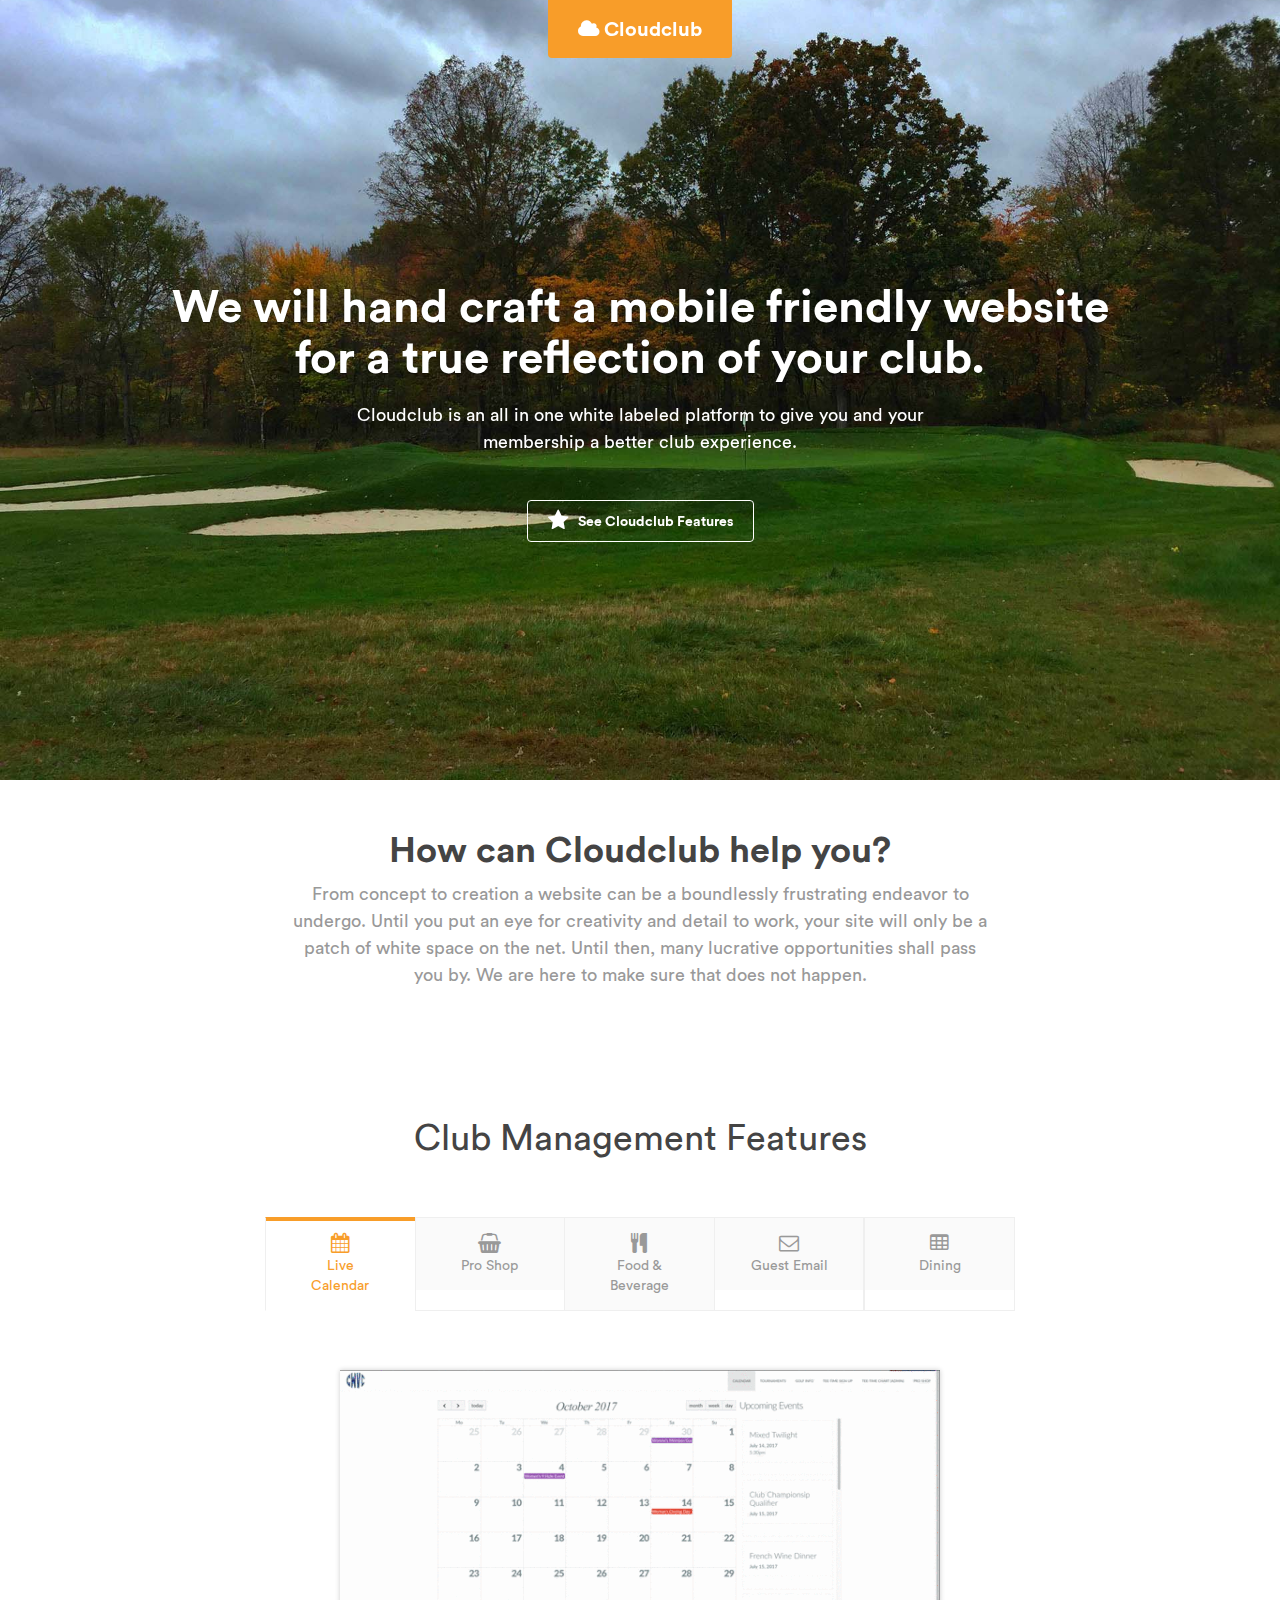
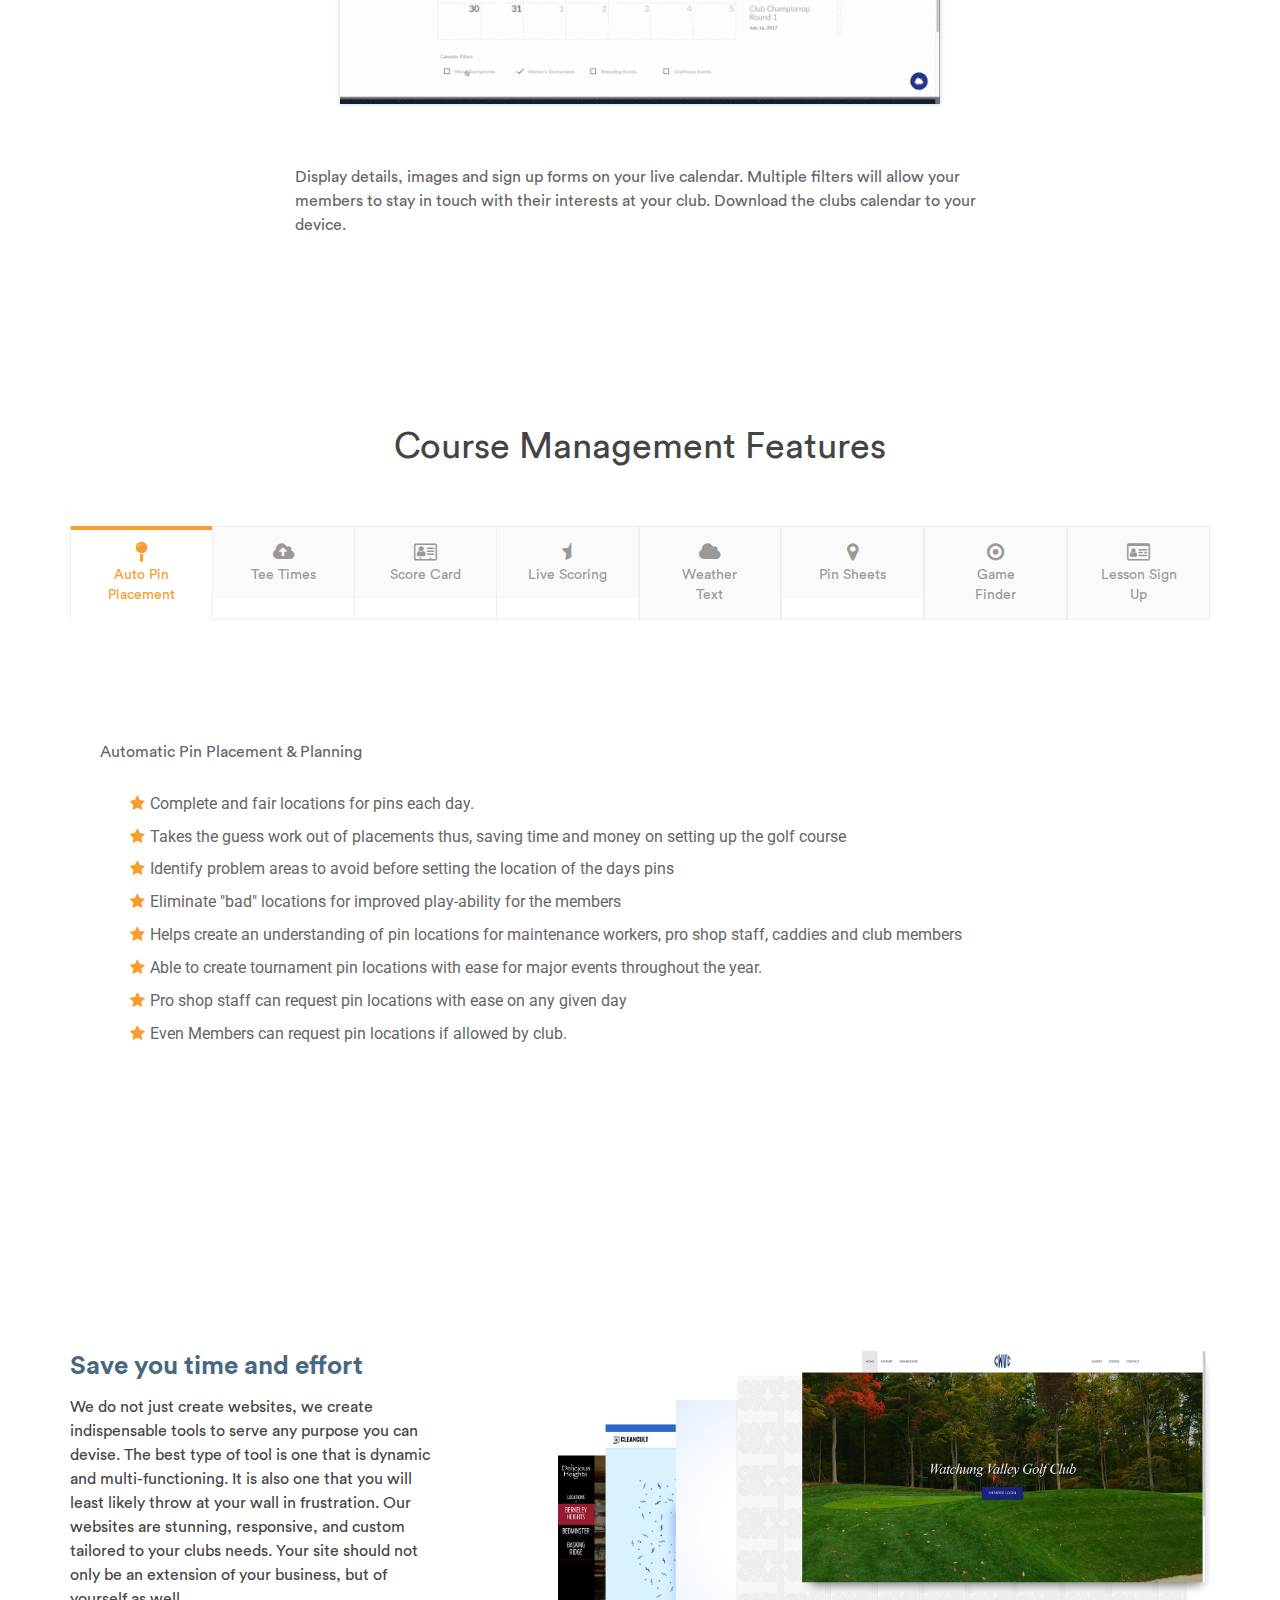
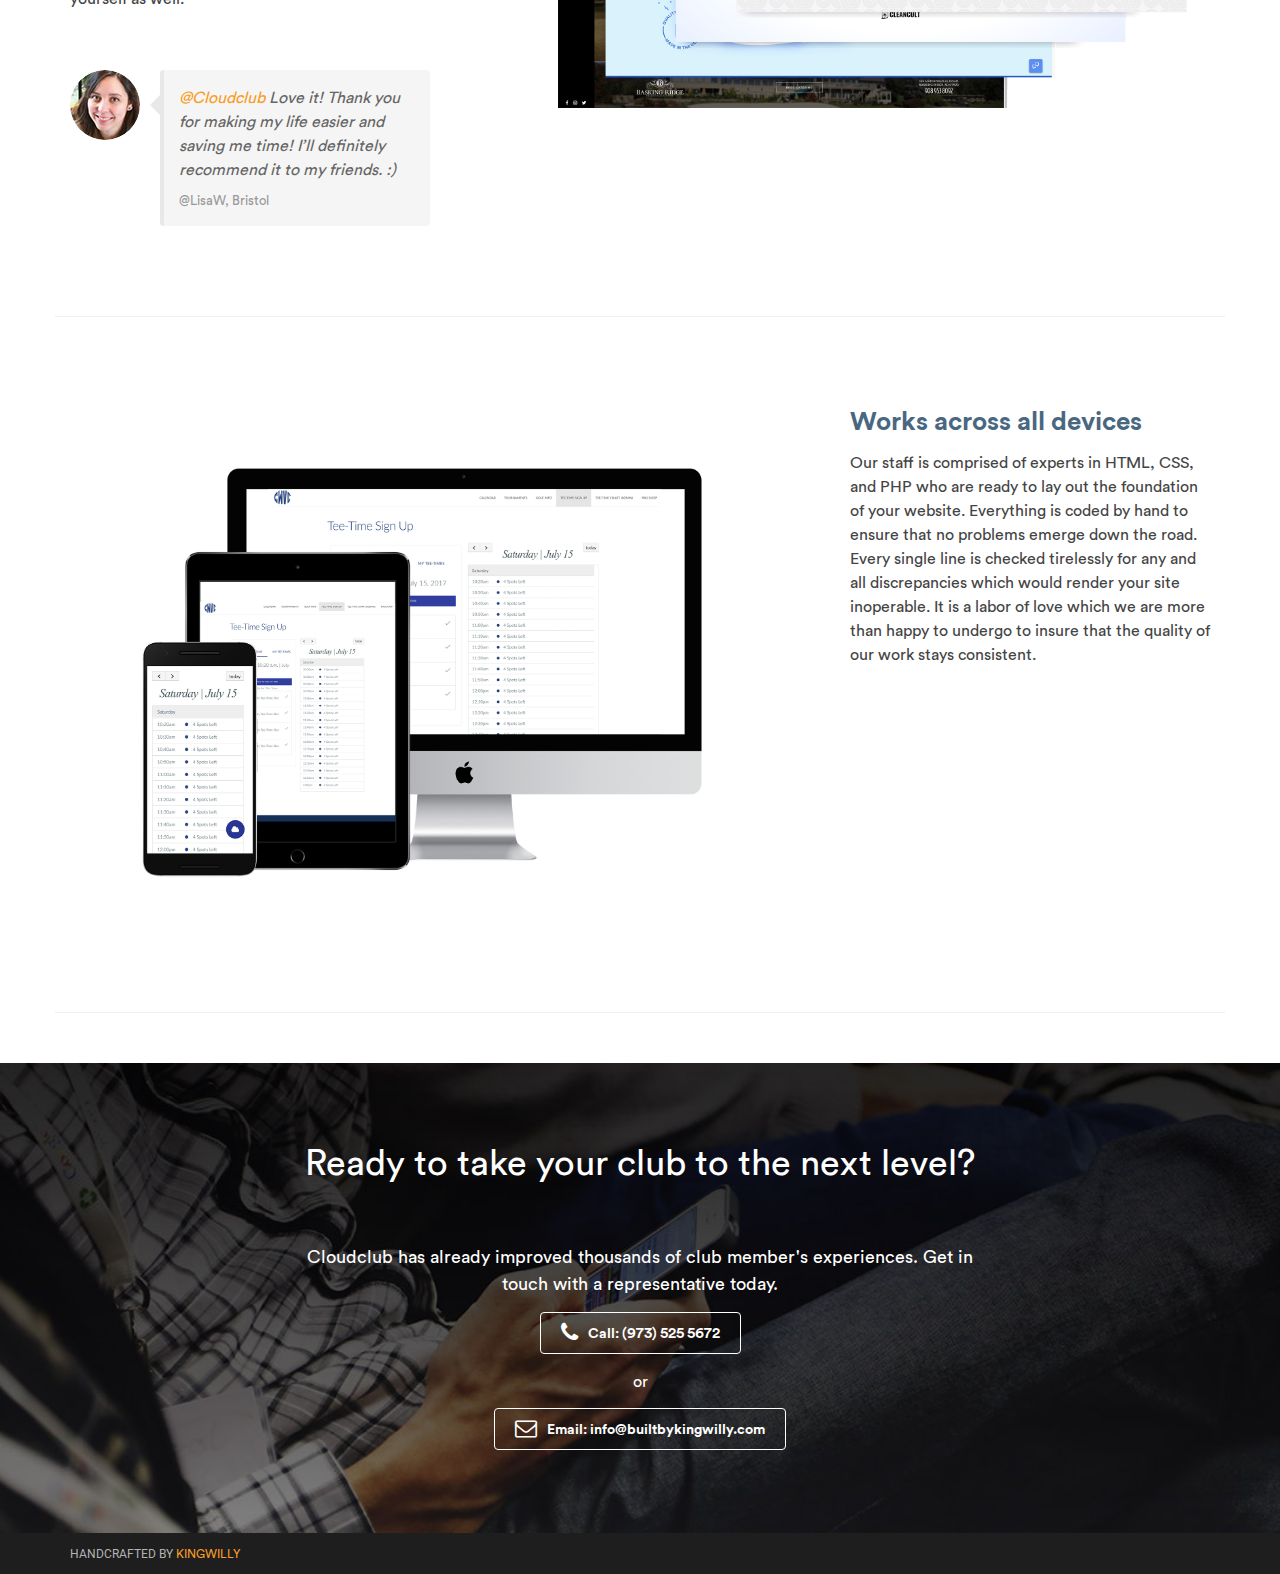
==== commit f6d670f2: "sdf" ====
--- a/index.html
+++ b/index.html
@@ -101,7 +101,7 @@
                                 <li><a href="#pro-shop" role="tab" data-toggle="tab"><i class="fa fa-shopping-basket" aria-hidden="true"></i><br /><span class="hidden-sm hidden-xs">Pro Shop</span></a></li>
                                 <li ><a href="#food-and-beverage" role="tab" data-toggle="tab"><i class="fa fa-cutlery" aria-hidden="true"></i><br /><span class="hidden-sm hidden-xs">Food & Beverage</span></a></li>
                                 <li class="last"><a href="#guest-email" role="tab" data-toggle="tab"><i class="fa fa-envelope-o" aria-hidden="true"></i><br /><span class="hidden-sm hidden-xs">Guest Email</span></a></li>
-                                <li class="last"><a href="#dinning" role="tab" data-toggle="tab"><i class="fa fa-table" aria-hidden="true"></i><br /><span class="hidden-sm hidden-xs">Dinning</span></a></li>
+                                <li class="last"><a href="#dinning" role="tab" data-toggle="tab"><i class="fa fa-table" aria-hidden="true"></i><br /><span class="hidden-sm hidden-xs">Dining</span></a></li>
                             </ul><!--//nav-tabs-->
                             <!-- Tab panes -->
                             <div class="tab-content">
@@ -156,11 +156,13 @@
                                     </div><!--//desc-->
                                 </div><!--//tab-pane-->
                                 <div class="tab-pane" id="dinning">
-                                   <h2 class="title visible-xs visible-sm hidden-md hidden-lg">Dinning</h2>                                      
-                                    <figure class="figure text-center">
-                                        <img class="img-responsive" src="" alt="" />
-                                        <figcaption class="figure-caption"> </figcaption>
-                                    </figure>
+                                   <h2 class="title visible-xs visible-sm hidden-md hidden-lg">Dining</h2>                                      
+                                               
+                                   <figure class="figure text-center">
+                                    <img class="img-responsive" src="https://i.imgur.com/Riil5Bz.png" alt="" />
+                                  
+                                </figure>
+
                                     <div class="desc text-left">
                                         <p>Customize your dining areas and allow members to make online reservations. Restaurant staff can black out tables, times and days easily.
                                         </p>
@@ -315,7 +317,7 @@
                                     </div><!--//desc-->
                                 </div><!--//tab-pane-->
                                 <div class="tab-pane " id="lesson-signup">
-                                    <h2 class="title visible-xs visible-sm hidden-md hidden-lg">Lesson Sign U</h2>                                       
+                                    <h2 class="title visible-xs visible-sm hidden-md hidden-lg">Lesson Sign Up</h2>                                       
                                     <figure class="figure text-center">
                                         <img class="img-responsive" src="https://i.imgur.com/6rV6nNc.png" alt="" />
                                       
